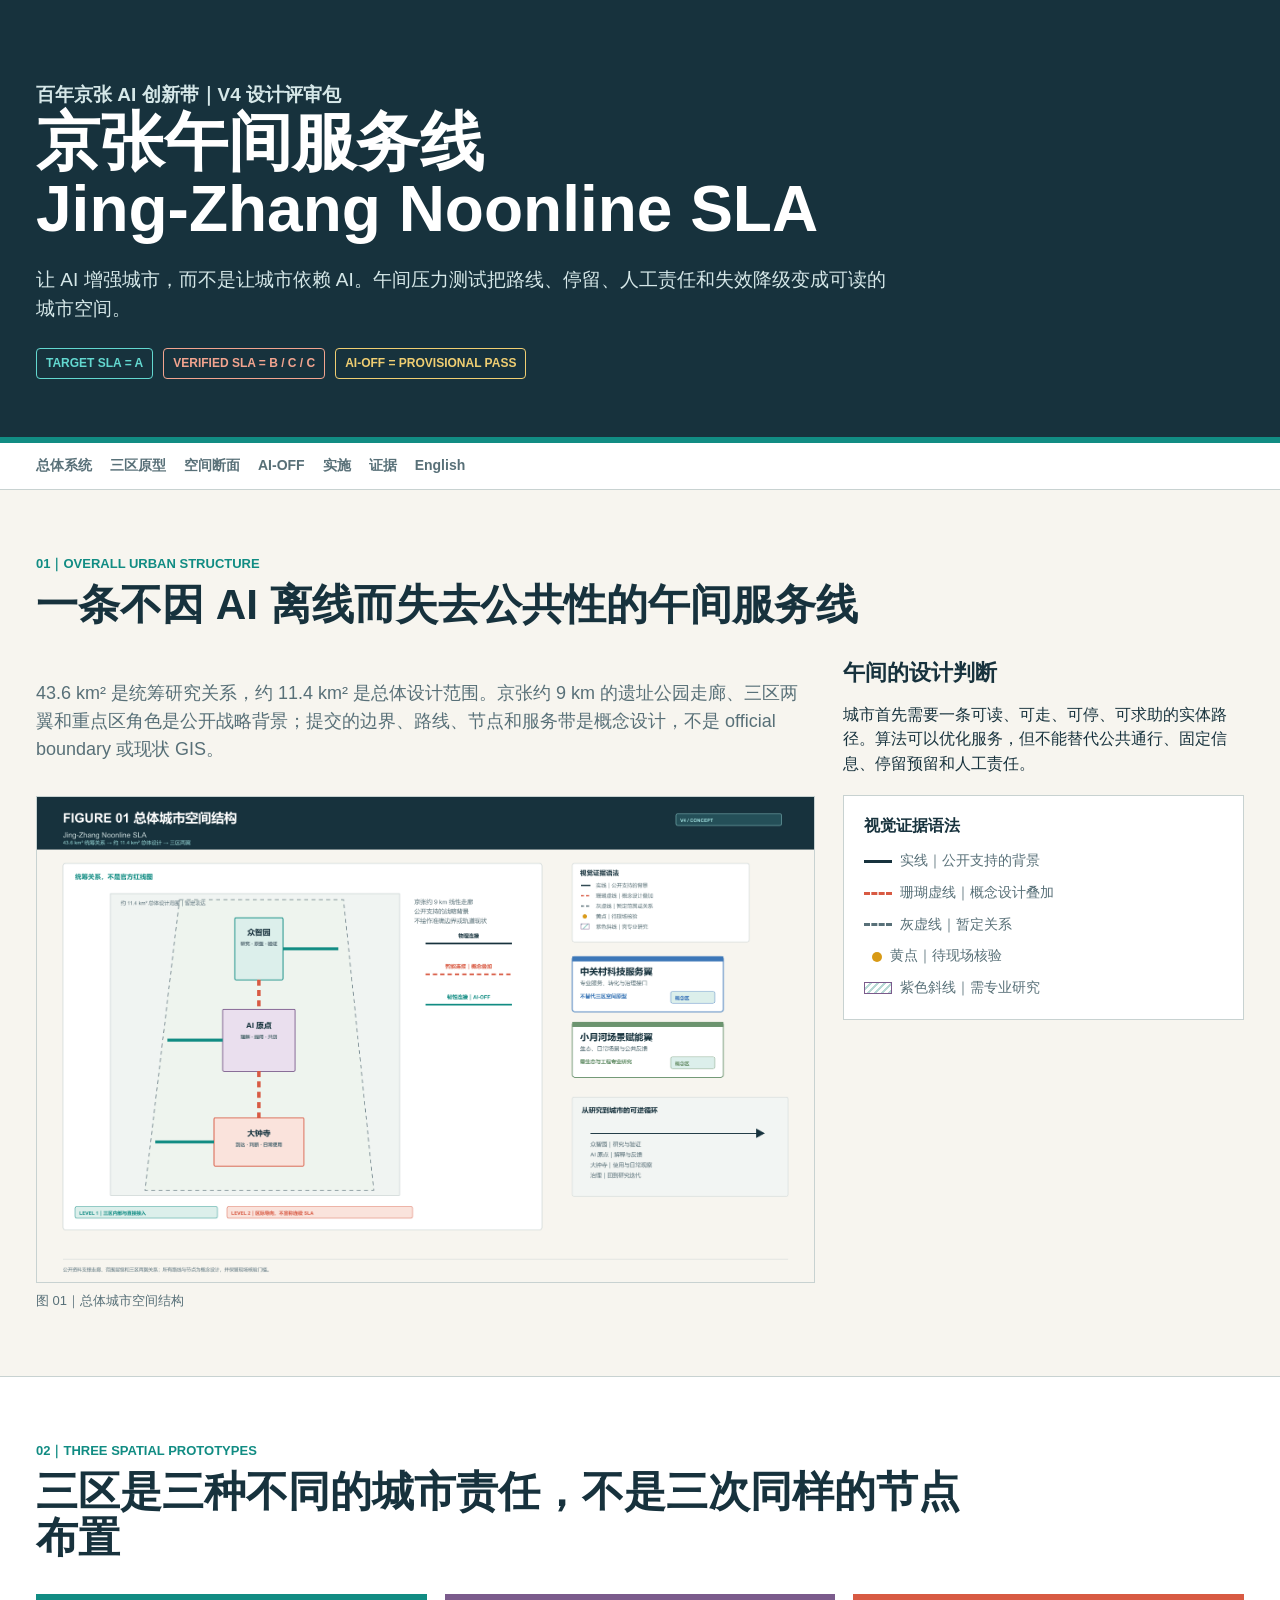
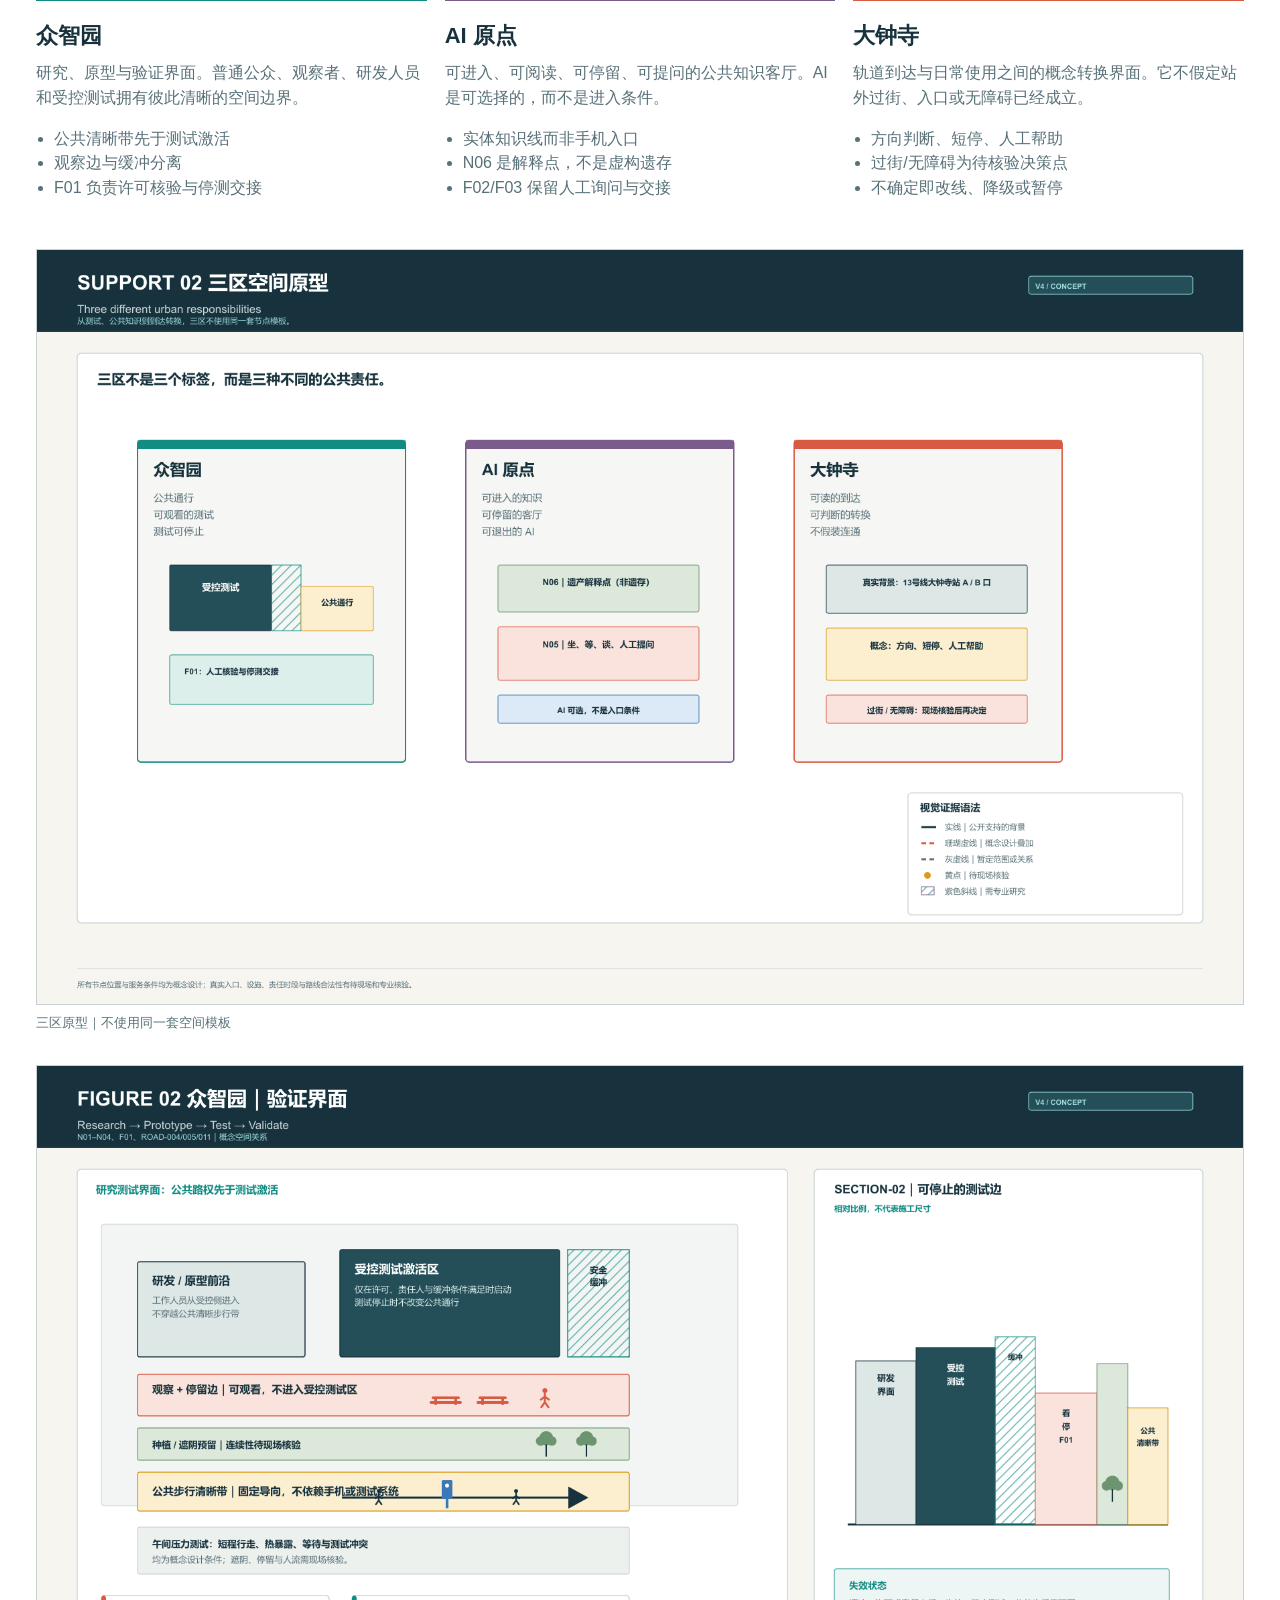
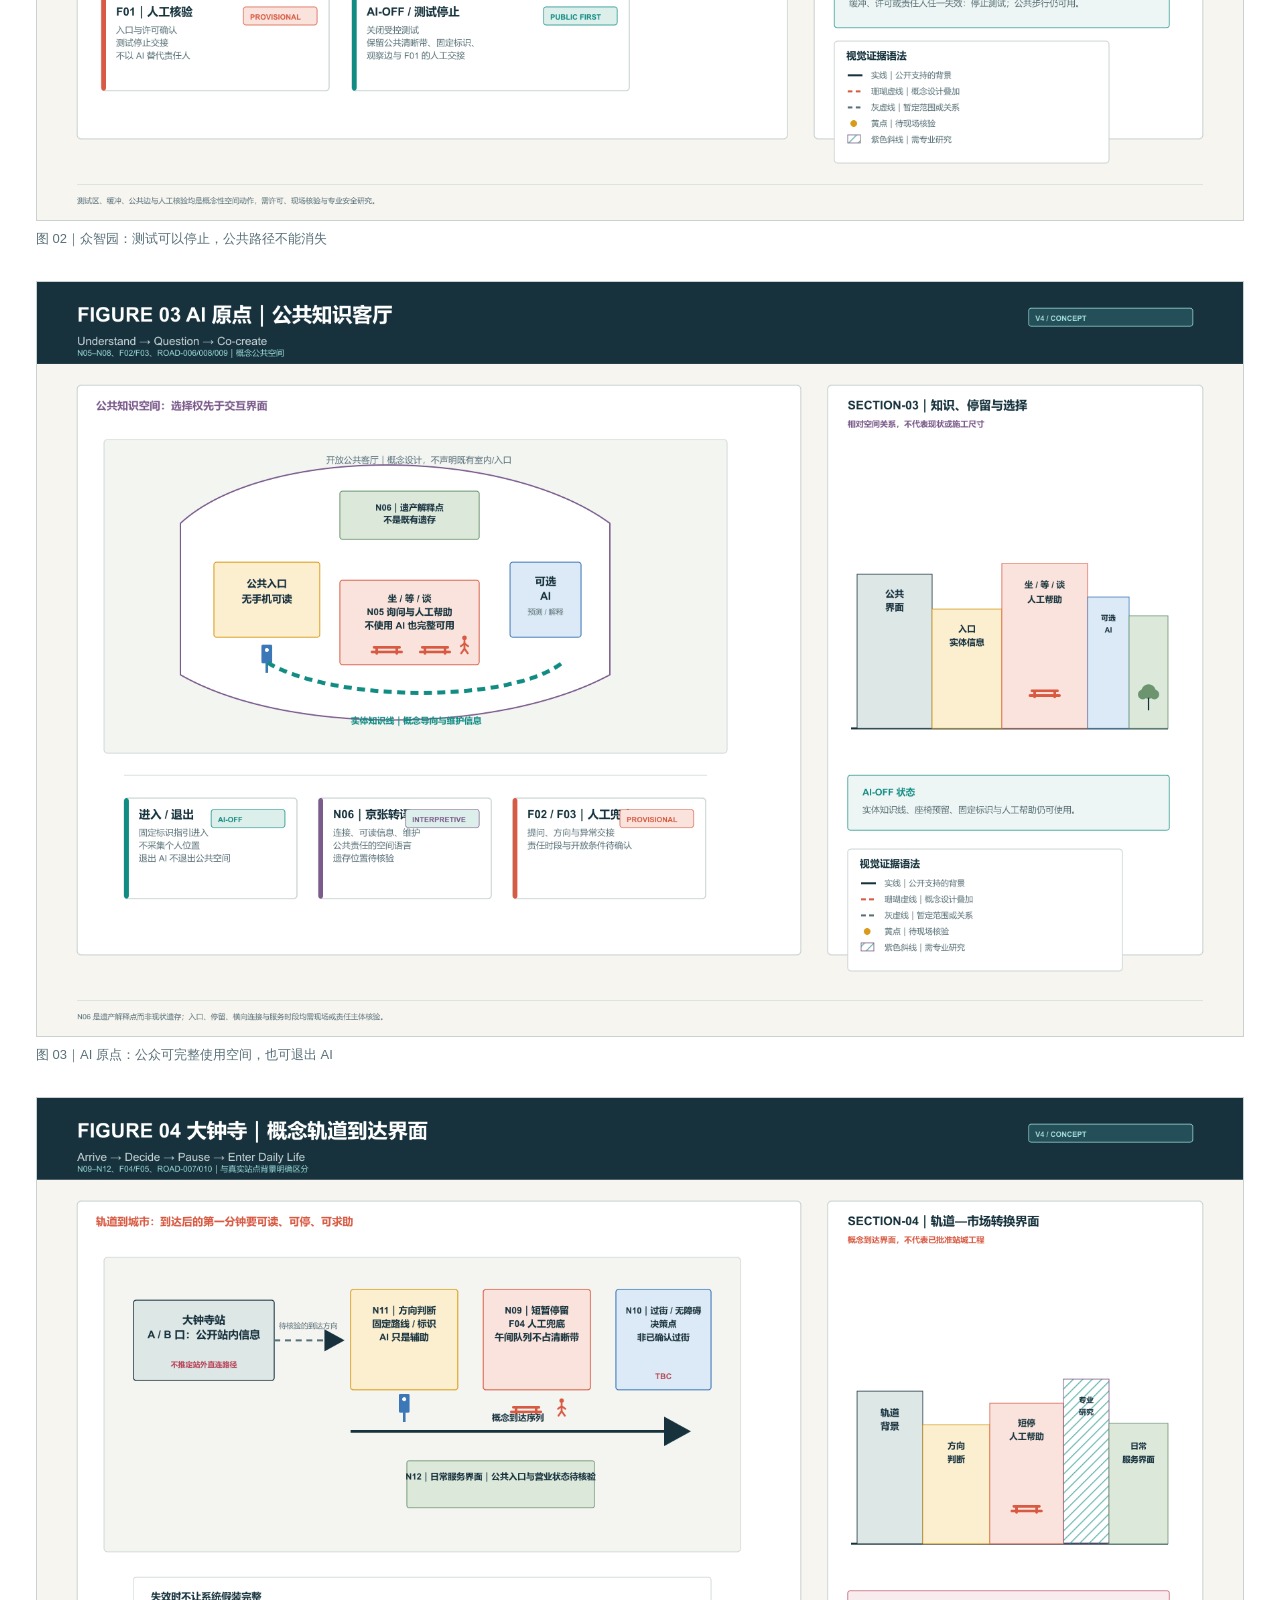
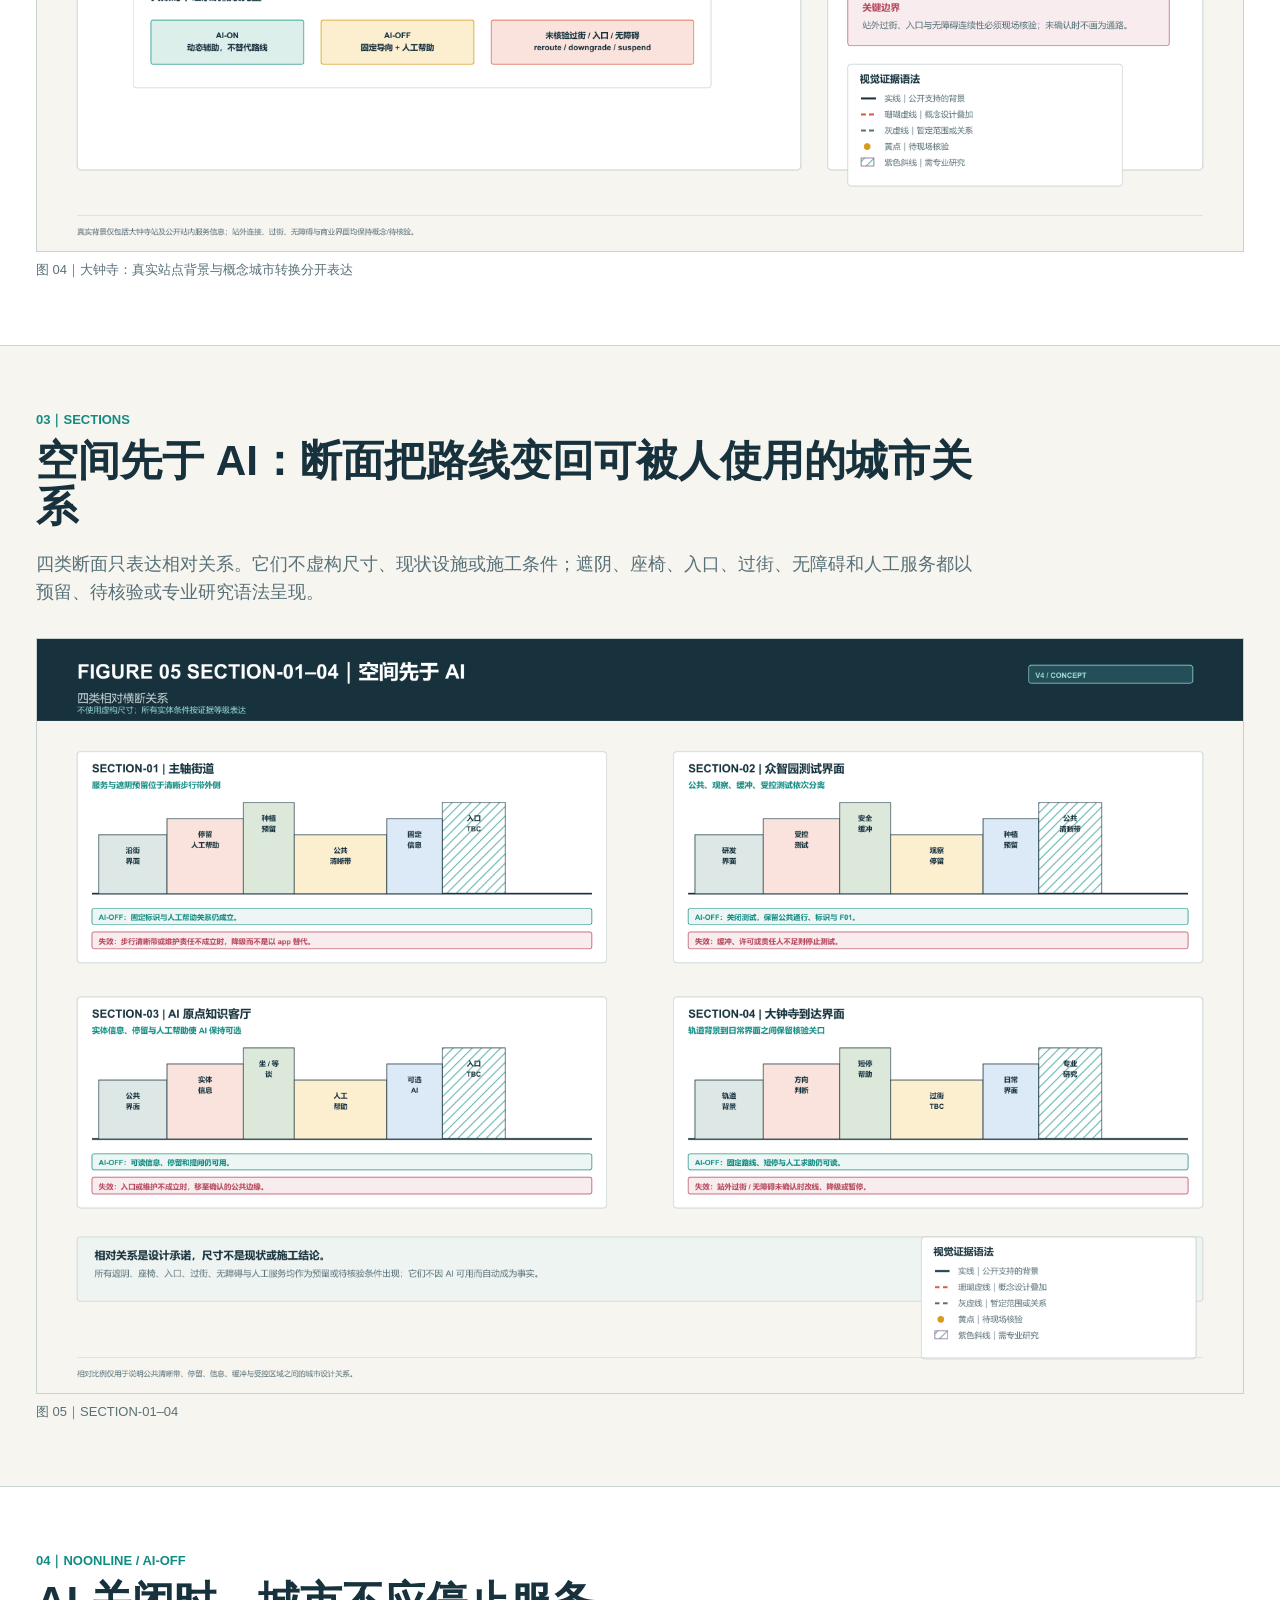
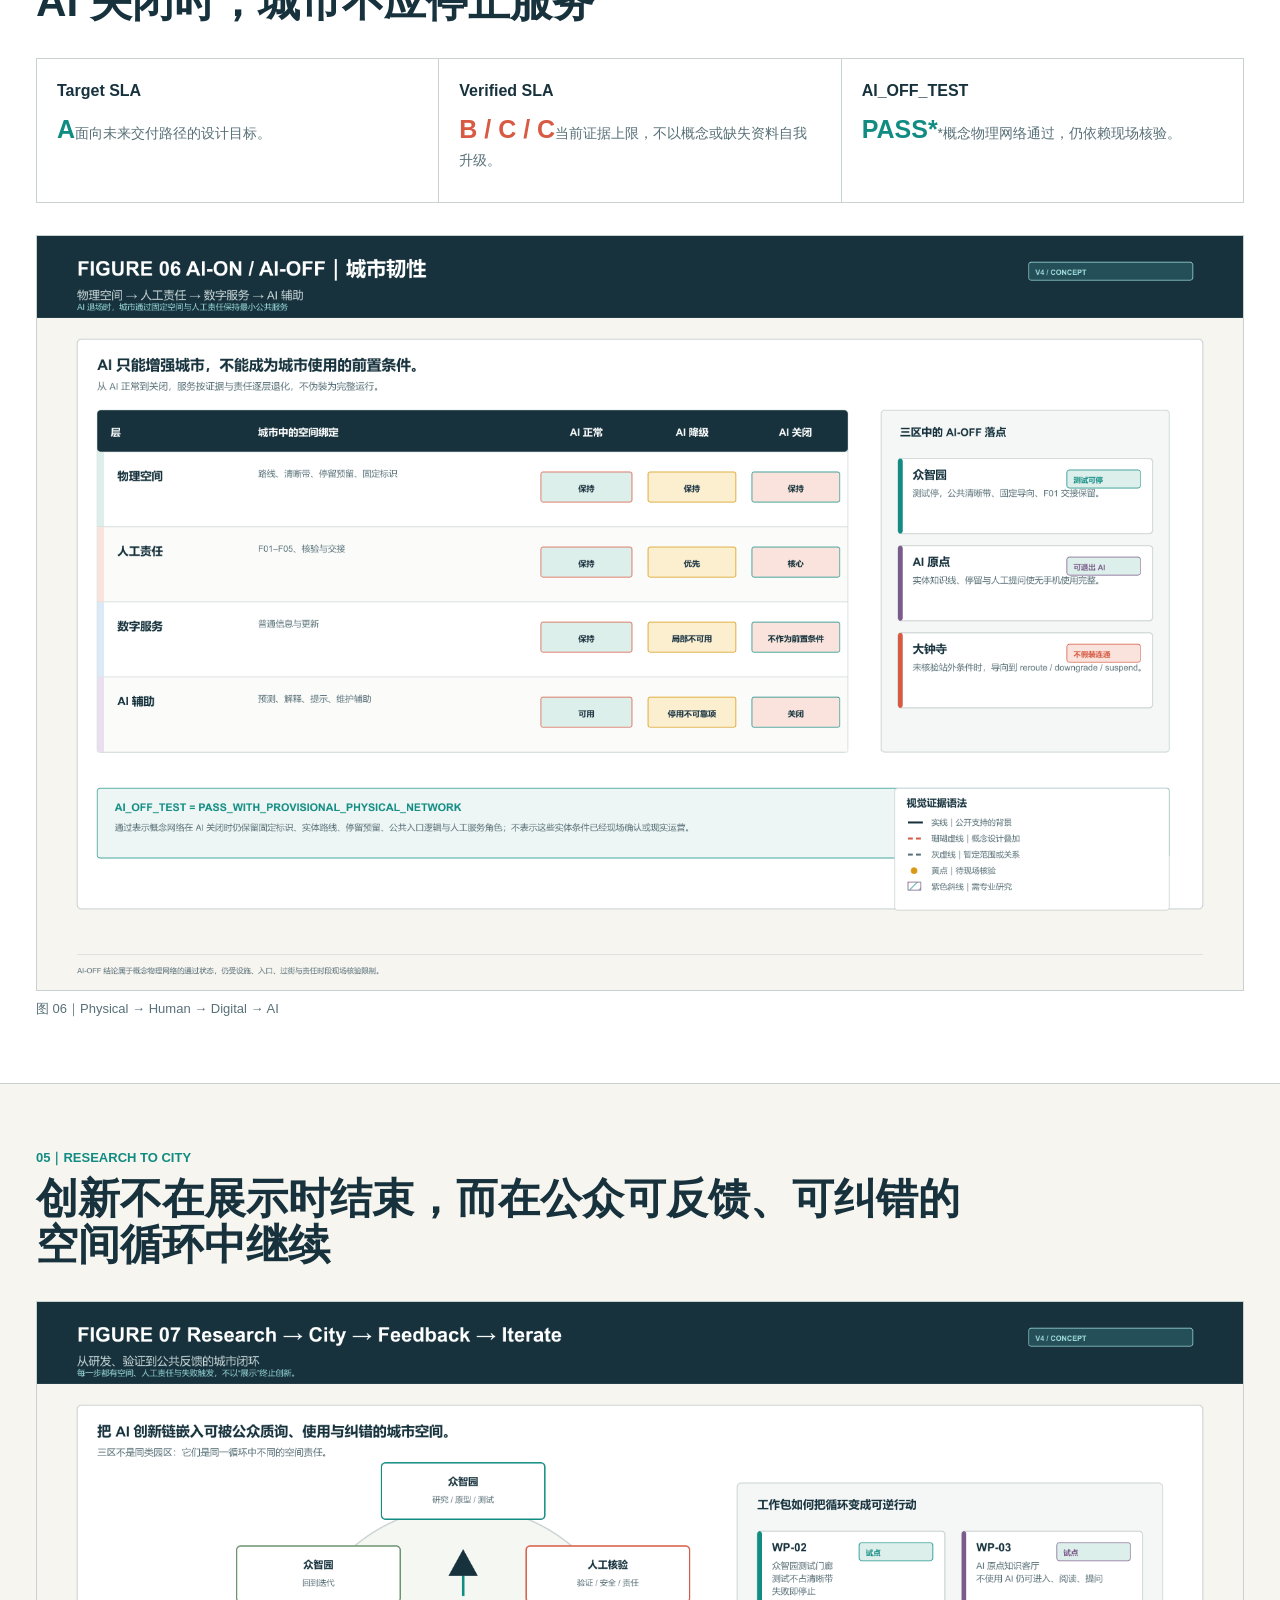
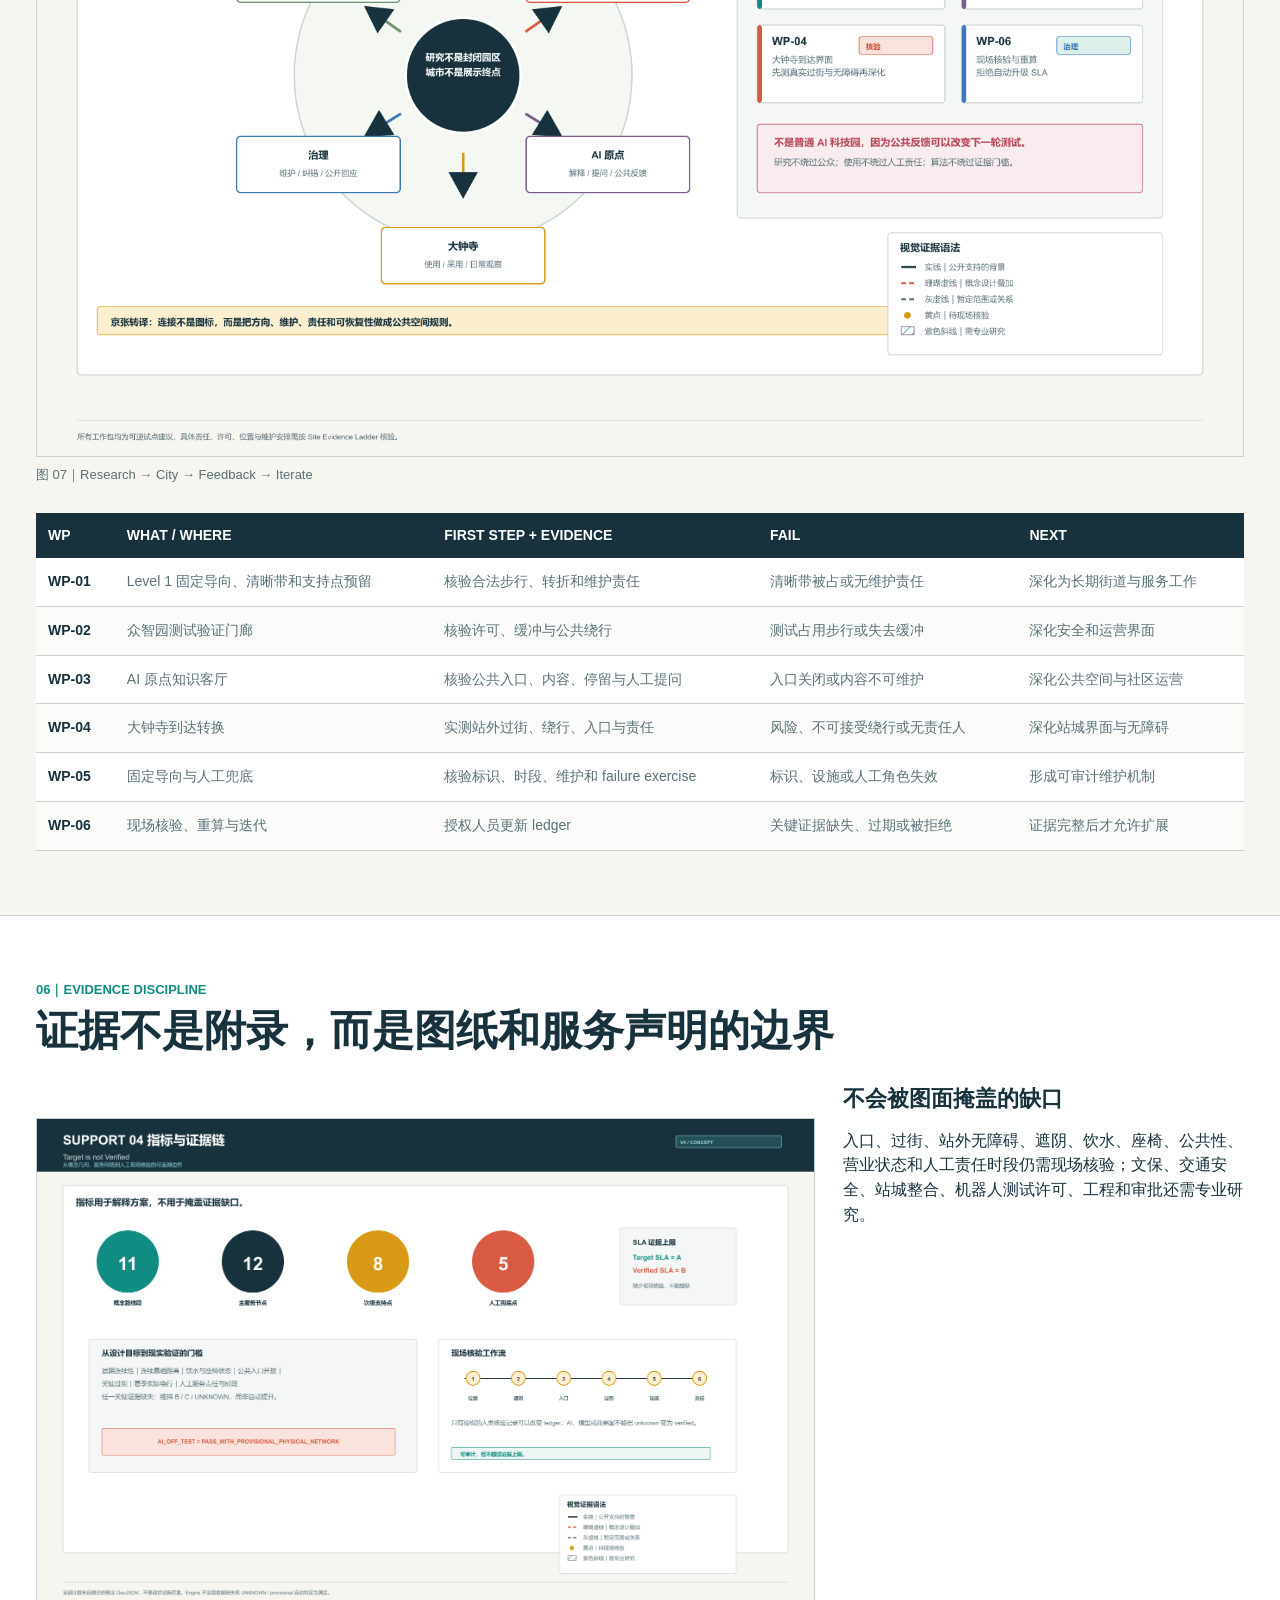
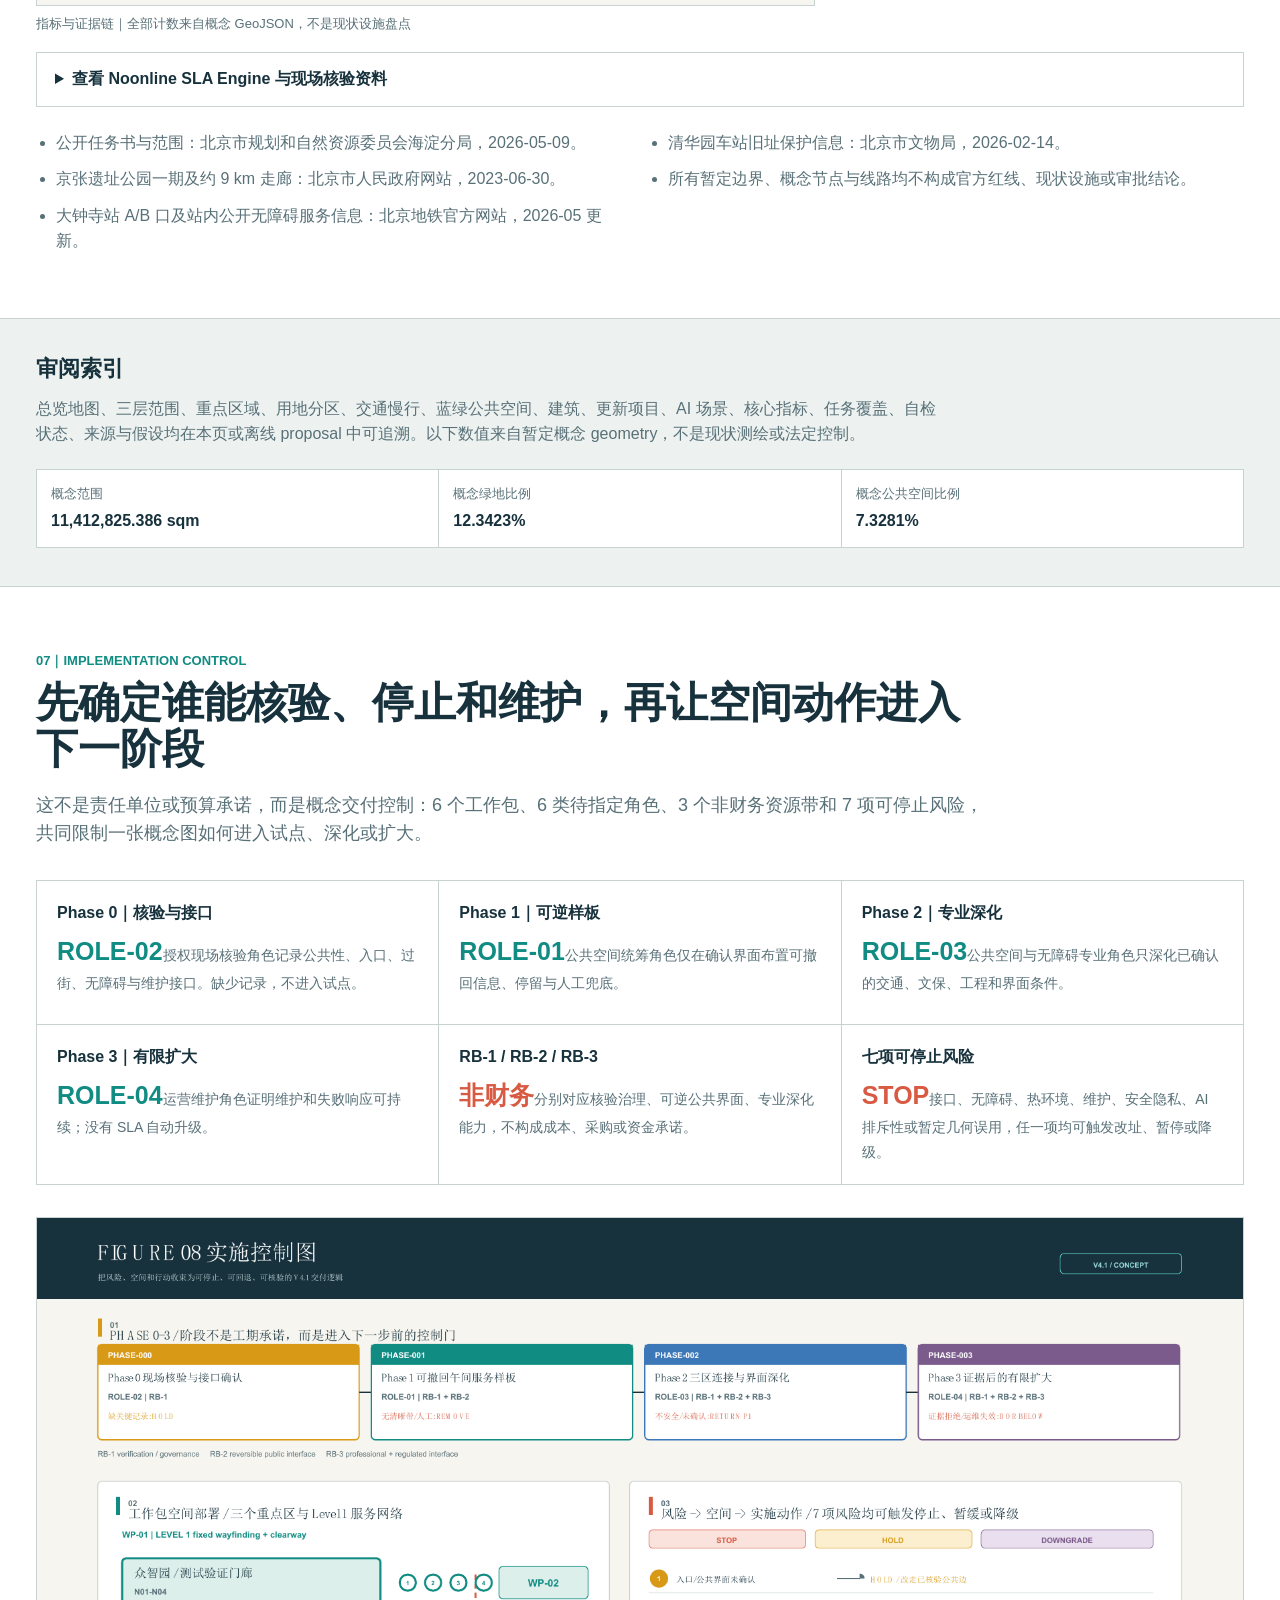
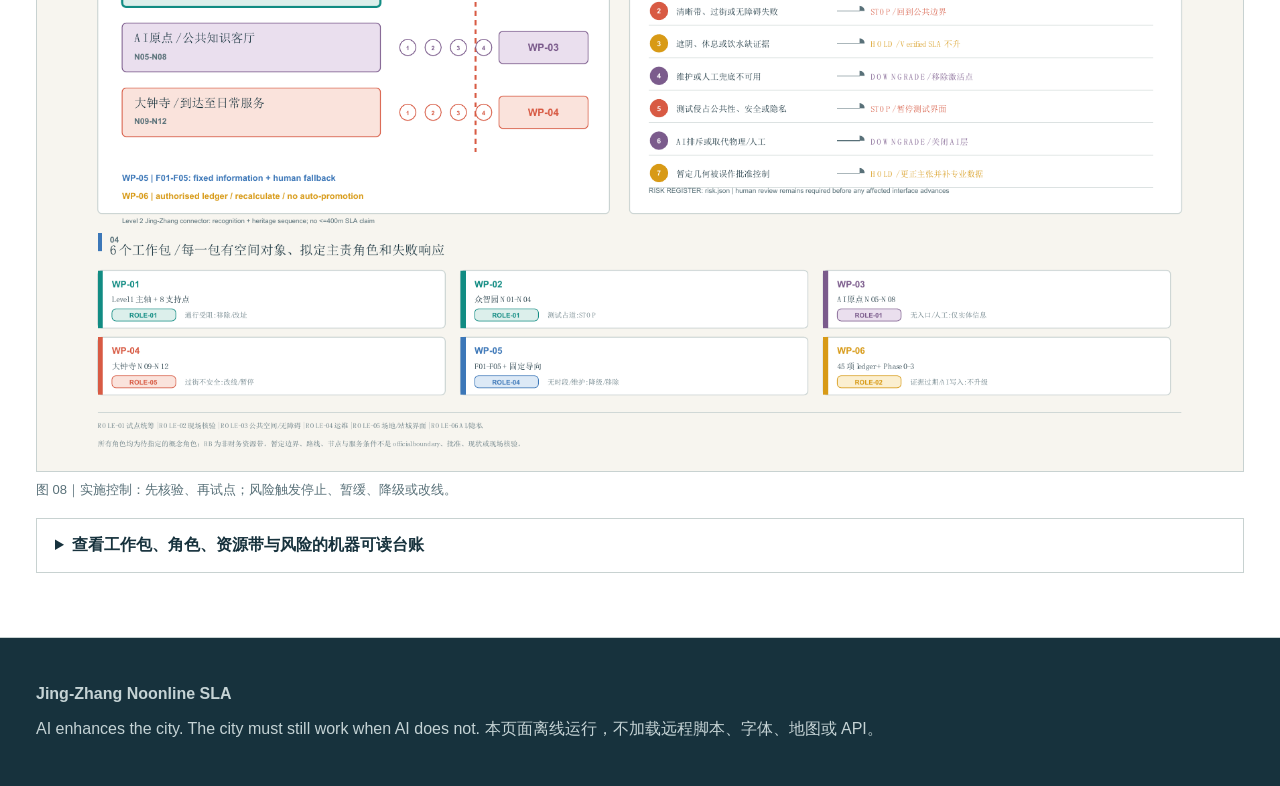
==== submissions/Rainyy-Yan/jingzhang-noonline-sla/visual/index.html @ 463d2341 "feat(submission): close V4.1 implementation control" ====
<!doctype html>
<html lang="zh-CN">
<head>
  <meta charset="utf-8">
  <meta name="viewport" content="width=device-width, initial-scale=1">
  <meta name="description" content="京张午间服务线：一套以空间、人工责任和证据边界为先的 AI 城市公共服务设计。">
  <title>京张午间服务线｜Noonline SLA</title>
  <link rel="stylesheet" href="assets/v4-review.css">
</head>
<body>
  <a class="skip" href="#review">跳至设计内容</a>
  <header class="hero">
    <p class="eyebrow">百年京张 AI 创新带｜V4 设计评审包</p>
    <h1>京张午间服务线<br>Jing-Zhang Noonline SLA</h1>
    <p>让 AI 增强城市，而不是让城市依赖 AI。午间压力测试把路线、停留、人工责任和失效降级变成可读的城市空间。</p>
    <div class="hero-meta"><span class="pill teal">TARGET SLA = A</span><span class="pill coral">VERIFIED SLA = B / C / C</span><span class="pill gold">AI-OFF = PROVISIONAL PASS</span></div>
  </header>
  <nav aria-label="页面导航"><a href="#system">总体系统</a><a href="#areas">三区原型</a><a href="#sections">空间断面</a><a href="#resilience">AI-OFF</a><a href="#implementation">实施</a><a href="#evidence">证据</a><a href="index.en.html" lang="en">English</a></nav>
  <main id="review">
    <section class="band" id="system"><div class="inner">
      <p class="kicker">01｜Overall Urban Structure</p><h2>一条不因 AI 离线而失去公共性的午间服务线</h2>
      <div class="split"><div><p class="lede">43.6 km² 是统筹研究关系，约 11.4 km² 是总体设计范围。京张约 9 km 的遗址公园走廊、三区两翼和重点区角色是公开战略背景；提交的边界、路线、节点和服务带是概念设计，不是 official boundary 或现状 GIS。</p><figure class="figure"><img src="../assets/figures/v4-figure-01-overall-urban-structure.png" alt="总体空间结构图，区分三区两翼、Level 1 与 Level 2、京张三种连接以及公开与概念证据边界。"><figcaption>图 01｜总体城市空间结构</figcaption></figure></div><aside><h3>午间的设计判断</h3><p>城市首先需要一条可读、可走、可停、可求助的实体路径。算法可以优化服务，但不能替代公共通行、固定信息、停留预留和人工责任。</p><div class="legend"><h3>视觉证据语法</h3><ul><li><span class="mark solid"></span>实线｜公开支持的背景</li><li><span class="mark dash"></span>珊瑚虚线｜概念设计叠加</li><li><span class="mark provisional"></span>灰虚线｜暂定关系</li><li><span class="mark verify"></span>黄点｜待现场核验</li><li><span class="mark study"></span>紫色斜线｜需专业研究</li></ul></div></aside></div>
    </div></section>
    <section class="band alt" id="areas"><div class="inner">
      <p class="kicker">02｜Three Spatial Prototypes</p><h2>三区是三种不同的城市责任，不是三次同样的节点布置</h2>
      <div class="zones"><article class="zone"><h3>众智园</h3><p>研究、原型与验证界面。普通公众、观察者、研发人员和受控测试拥有彼此清晰的空间边界。</p><ul><li>公共清晰带先于测试激活</li><li>观察边与缓冲分离</li><li>F01 负责许可核验与停测交接</li></ul></article><article class="zone origin"><h3>AI 原点</h3><p>可进入、可阅读、可停留、可提问的公共知识客厅。AI 是可选择的，而不是进入条件。</p><ul><li>实体知识线而非手机入口</li><li>N06 是解释点，不是虚构遗存</li><li>F02/F03 保留人工询问与交接</li></ul></article><article class="zone dazhongsi"><h3>大钟寺</h3><p>轨道到达与日常使用之间的概念转换界面。它不假定站外过街、入口或无障碍已经成立。</p><ul><li>方向判断、短停、人工帮助</li><li>过街/无障碍为待核验决策点</li><li>不确定即改线、降级或暂停</li></ul></article></div>
      <figure class="figure"><img src="../assets/figures/key-areas.png" alt="三个重点区的空间原型图，分别表示众智园的测试界面、AI 原点的知识客厅和大钟寺的到达转换。"><figcaption>三区原型｜不使用同一套空间模板</figcaption></figure>
      <figure class="figure"><img src="../assets/figures/v4-figure-02-zhongzhiyuan.png" alt="众智园图，展示公共步行带、观察停留边、安全缓冲和受控测试激活区之间的关系。"><figcaption>图 02｜众智园：测试可以停止，公共路径不能消失</figcaption></figure>
      <figure class="figure"><img src="../assets/figures/v4-figure-03-ai-origin.png" alt="AI 原点图，展示公共入口、实体知识线、坐等谈空间、人工帮助和可选 AI 的关系。"><figcaption>图 03｜AI 原点：公众可完整使用空间，也可退出 AI</figcaption></figure>
      <figure class="figure"><img src="../assets/figures/v4-figure-04-dazhongsi.png" alt="大钟寺图，区分真实站点背景与概念到达、方向、短停、过街和服务界面。"><figcaption>图 04｜大钟寺：真实站点背景与概念城市转换分开表达</figcaption></figure>
    </div></section>
    <section class="band" id="sections"><div class="inner"><p class="kicker">03｜Sections</p><h2>空间先于 AI：断面把路线变回可被人使用的城市关系</h2><p class="lede">四类断面只表达相对关系。它们不虚构尺寸、现状设施或施工条件；遮阴、座椅、入口、过街、无障碍和人工服务都以预留、待核验或专业研究语法呈现。</p><figure class="figure"><img src="../assets/figures/v4-figure-05-sections-01-04.png" alt="四个相对断面，分别为主轴、众智园测试界面、AI 原点知识客厅和大钟寺到达界面。"><figcaption>图 05｜SECTION-01–04</figcaption></figure></div></section>
    <section class="band alt" id="resilience"><div class="inner"><p class="kicker">04｜Noonline / AI-OFF</p><h2>AI 关闭时，城市不应停止服务</h2><div class="status-grid"><div class="status"><strong>Target SLA</strong><span class="value">A</span><span>面向未来交付路径的设计目标。</span></div><div class="status warning"><strong>Verified SLA</strong><span class="value">B / C / C</span><span>当前证据上限，不以概念或缺失资料自我升级。</span></div><div class="status"><strong>AI_OFF_TEST</strong><span class="value">PASS*</span><span>*概念物理网络通过，仍依赖现场核验。</span></div></div><figure class="figure"><img src="../assets/figures/v4-figure-06-ai-on-off-resilience.png" alt="AI 正常、降级和关闭时，物理空间、人工责任、数字服务和 AI 辅助逐层变化，并对应三个重点区。"><figcaption>图 06｜Physical → Human → Digital → AI</figcaption></figure></div></section>
    <section class="band" id="implementation"><div class="inner"><p class="kicker">05｜Research to City</p><h2>创新不在展示时结束，而在公众可反馈、可纠错的空间循环中继续</h2><figure class="figure"><img src="../assets/figures/v4-figure-07-research-city-feedback.png" alt="从众智园研究测试、人工核验、AI 原点公共反馈、大钟寺日常使用、治理维护再回到迭代的循环图。"><figcaption>图 07｜Research → City → Feedback → Iterate</figcaption></figure><table class="wp"><thead><tr><th>WP</th><th>WHAT / WHERE</th><th>FIRST STEP + EVIDENCE</th><th>FAIL</th><th>NEXT</th></tr></thead><tbody><tr><td>WP-01</td><td>Level 1 固定导向、清晰带和支持点预留</td><td>核验合法步行、转折和维护责任</td><td>清晰带被占或无维护责任</td><td>深化为长期街道与服务工作</td></tr><tr><td>WP-02</td><td>众智园测试验证门廊</td><td>核验许可、缓冲与公共绕行</td><td>测试占用步行或失去缓冲</td><td>深化安全和运营界面</td></tr><tr><td>WP-03</td><td>AI 原点知识客厅</td><td>核验公共入口、内容、停留与人工提问</td><td>入口关闭或内容不可维护</td><td>深化公共空间与社区运营</td></tr><tr><td>WP-04</td><td>大钟寺到达转换</td><td>实测站外过街、绕行、入口与责任</td><td>风险、不可接受绕行或无责任人</td><td>深化站城界面与无障碍</td></tr><tr><td>WP-05</td><td>固定导向与人工兜底</td><td>核验标识、时段、维护和 failure exercise</td><td>标识、设施或人工角色失效</td><td>形成可审计维护机制</td></tr><tr><td>WP-06</td><td>现场核验、重算与迭代</td><td>授权人员更新 ledger</td><td>关键证据缺失、过期或被拒绝</td><td>证据完整后才允许扩展</td></tr></tbody></table></div></section>
    <section class="band alt" id="evidence"><div class="inner"><p class="kicker">06｜Evidence Discipline</p><h2>证据不是附录，而是图纸和服务声明的边界</h2><div class="split"><div><figure class="figure"><img src="../assets/figures/metrics-evidence.png" alt="概念路线、节点和人工核验门槛的计数与证据链图。"><figcaption>指标与证据链｜全部计数来自概念 GeoJSON，不是现状设施盘点</figcaption></figure></div><aside class="coral"><h3>不会被图面掩盖的缺口</h3><p>入口、过街、站外无障碍、遮阴、饮水、座椅、公共性、营业状态和人工责任时段仍需现场核验；文保、交通安全、站城整合、机器人测试许可、工程和审批还需专业研究。</p></aside></div><details><summary>查看 Noonline SLA Engine 与现场核验资料</summary><p>Engine 对现有概念路线、故障情景和证据链进行确定性离线检查。它不会把 unknown、provisional 或 not field verified 自动判为满足。</p><!-- FIELD_VERIFICATION_PACK:BEGIN -->
<section id="v2-field-verification" class="warning"><h2>V2 现场核验清单</h2><p>本清单由机器可读 ledger 自动生成。全部任务当前为 unknown，不代表任何遮阴、饮水、座椅、入口、过街、绕行或人工服务已经被现场核验。</p><p><strong>Target SLA = A；Verified SLA = B。SLA-A 的 18 项 mandatory evidence 尚未完成，因此 blocked。AI 不得写入 observed、verified 或 rejected。</strong></p><details><summary>展开 45 项任务</summary><div style="overflow-x:auto;margin-top:12px"><table><thead><tr><th>任务</th><th>对象</th><th>所需证据</th><th>核验方法</th><th>通过 / 失败</th><th>状态</th><th>SLA 影响</th></tr></thead><tbody><tr><td>FV-SLA-A-SHADE-CONTINUITY-SLA-A<br><small>遮阴连续性</small></td><td>SLA-A · route:SLA-A</td><td>Geolocated route-segment observation at the specified midday sampling window, including shade/solar-exposure record and attachment.</td><td>Walk the declared reference axis segment; record continuous shaded and exposed intervals with timestamped, geolocated evidence.</td><td>Observed shaded coverage meets the pre-approved route threshold for the specified sampling window. / A gap beyond the approved exposure threshold is observed, or the route cannot be observed safely.</td><td><strong>unknown</strong></td><td>Blocks SLA-A promotion when not verified; rejection triggers route-service review.</td></tr>\n<tr><td>FV-SLA-A-CONTINUOUS-EXPOSURE-SLA-A<br><small>连续暴晒距离</small></td><td>SLA-A · route:SLA-A</td><td>Timestamped, geolocated walking survey showing the longest continuously exposed interval.</td><td>Traverse the reference segment during the approved time window and measure each uninterrupted exposure interval.</td><td>The longest exposed interval is within the pre-approved maximum. / The longest exposed interval exceeds the pre-approved maximum or no reliable measurement is available.</td><td><strong>unknown</strong></td><td>Blocks SLA-A promotion when not verified; rejection triggers route-service review.</td></tr>\n<tr><td>FV-SLA-A-SUMMER-DETOUR-SLA-A<br><small>夏季实际绕行</small></td><td>SLA-A · route:SLA-A</td><td>Geolocated accessible route trace comparing the declared reference route and the actual shade/access detour.</td><td>Walk the practical accessible alternative in the approved summer sampling window; record distance and access constraints.</td><td>The measured detour is within the pre-approved threshold and preserves accessibility. / The detour exceeds the threshold, becomes inaccessible, or cannot be completed.</td><td><strong>unknown</strong></td><td>Blocks SLA-A promotion when not verified; rejection requires a remain-B or downgrade review.</td></tr>\n<tr><td>FV-SLA-A-STATIC-WAYFINDING-SLA-A<br><small>离线固定导向</small></td><td>SLA-A · route:SLA-A</td><td>Photographic or documented proof of fixed, legible, low-technology wayfinding covering the declared reference route.</td><td>Walk the route with AI and mobile services unavailable; document each required direction/decision point.</td><td>All required decision points have legible, durable offline guidance under the approved accessibility criteria. / A required decision point lacks legible offline guidance or requires AI/mobile access to proceed.</td><td><strong>unknown</strong></td><td>Blocks SLA-A promotion when not verified and affects AI-OFF support.</td></tr>\n<tr><td>FV-SLA-A-NODE-LOCATION-N01<br><small>节点真实位置</small></td><td>SLA-A · node:N01</td><td>Geolocated field record confirming the proposed node can be associated with a real, publicly accessible place or documenting why it cannot.</td><td>Visit the declared node context; record location, public accessibility and an attachment.</td><td>The node can be located and its context supports the declared design role without claiming an existing service facility. / The location is inaccessible, materially inconsistent with the declared role, or cannot be located.</td><td><strong>unknown</strong></td><td>Blocks SLA-A promotion when the node is mandatory; rejection triggers siting revision or downgrade review.</td></tr>\n<tr><td>FV-SLA-A-NODE-LOCATION-N02<br><small>节点真实位置</small></td><td>SLA-A · node:N02</td><td>Geolocated field record confirming the proposed node can be associated with a real, publicly accessible place or documenting why it cannot.</td><td>Visit the declared node context; record location, public accessibility and an attachment.</td><td>The node can be located and its context supports the declared design role without claiming an existing service facility. / The location is inaccessible, materially inconsistent with the declared role, or cannot be located.</td><td><strong>unknown</strong></td><td>Blocks SLA-A promotion when the node is mandatory; rejection triggers siting revision or downgrade review.</td></tr>\n<tr><td>FV-SLA-A-NODE-LOCATION-N03<br><small>节点真实位置</small></td><td>SLA-A · node:N03</td><td>Geolocated field record confirming the proposed node can be associated with a real, publicly accessible place or documenting why it cannot.</td><td>Visit the declared node context; record location, public accessibility and an attachment.</td><td>The node can be located and its context supports the declared design role without claiming an existing service facility. / The location is inaccessible, materially inconsistent with the declared role, or cannot be located.</td><td><strong>unknown</strong></td><td>Blocks SLA-A promotion when the node is mandatory; rejection triggers siting revision or downgrade review.</td></tr>\n<tr><td>FV-SLA-A-NODE-LOCATION-N04<br><small>节点真实位置</small></td><td>SLA-A · node:N04</td><td>Geolocated field record confirming the proposed node can be associated with a real, publicly accessible place or documenting why it cannot.</td><td>Visit the declared node context; record location, public accessibility and an attachment.</td><td>The node can be located and its context supports the declared design role without claiming an existing service facility. / The location is inaccessible, materially inconsistent with the declared role, or cannot be located.</td><td><strong>unknown</strong></td><td>Blocks SLA-A promotion when the node is mandatory; rejection triggers siting revision or downgrade review.</td></tr>\n<tr><td>FV-SLA-A-NODE-LOCATION-N05<br><small>节点真实位置</small></td><td>SLA-A · node:N05</td><td>Geolocated field record confirming the proposed node can be associated with a real, publicly accessible place or documenting why it cannot.</td><td>Visit the declared node context; record location, public accessibility and an attachment.</td><td>The node can be located and its context supports the declared design role without claiming an existing service facility. / The location is inaccessible, materially inconsistent with the declared role, or cannot be located.</td><td><strong>unknown</strong></td><td>Blocks SLA-A promotion when the node is mandatory; rejection triggers siting revision or downgrade review.</td></tr>\n<tr><td>FV-SLA-A-NODE-LOCATION-N06<br><small>节点真实位置</small></td><td>SLA-A · node:N06</td><td>Geolocated field record confirming the proposed node can be associated with a real, publicly accessible place or documenting why it cannot.</td><td>Visit the declared node context; record location, public accessibility and an attachment.</td><td>The node can be located and its context supports the declared design role without claiming an existing service facility. / The location is inaccessible, materially inconsistent with the declared role, or cannot be located.</td><td><strong>unknown</strong></td><td>Blocks SLA-A promotion when the node is mandatory; rejection triggers siting revision or downgrade review.</td></tr>\n<tr><td>FV-SLA-A-REST-NODES-N02<br><small>座椅与休息节点</small></td><td>SLA-A · node:N02</td><td>Field record of publicly usable resting provision, condition, access and operating constraint at the declared node.</td><td>Observe the node, document seating/rest provision, accessibility, condition and availability.</td><td>A usable, accessible rest opportunity is present and available under the approved service condition. / No usable rest opportunity is present, access is blocked, or condition is unsafe/unavailable.</td><td><strong>unknown</strong></td><td>Mandatory failures can keep the route at B or trigger downgrade review.</td></tr>\n<tr><td>FV-SLA-A-REST-NODES-N05<br><small>座椅与休息节点</small></td><td>SLA-A · node:N05</td><td>Field record of publicly usable resting provision, condition, access and operating constraint at the declared node.</td><td>Observe the node, document seating/rest provision, accessibility, condition and availability.</td><td>A usable, accessible rest opportunity is present and available under the approved service condition. / No usable rest opportunity is present, access is blocked, or condition is unsafe/unavailable.</td><td><strong>unknown</strong></td><td>Mandatory failures can keep the route at B or trigger downgrade review.</td></tr>\n<tr><td>FV-SLA-A-WATER-NODES-N02<br><small>饮水补给节点</small></td><td>SLA-A · node:N02</td><td>Field record of the actual public water option, availability status, access condition and source attachment.</td><td>Visit and document the water option and its availability without inferring water quality beyond approved evidence.</td><td>A public, usable water option is accessible and available under the approved service condition. / No usable option is present, access is blocked, or the option is unavailable.</td><td><strong>unknown</strong></td><td>Mandatory failures can keep the route at B or trigger downgrade review.</td></tr>\n<tr><td>FV-SLA-A-WATER-NODES-N05<br><small>饮水补给节点</small></td><td>SLA-A · node:N05</td><td>Field record of the actual public water option, availability status, access condition and source attachment.</td><td>Visit and document the water option and its availability without inferring water quality beyond approved evidence.</td><td>A public, usable water option is accessible and available under the approved service condition. / No usable option is present, access is blocked, or the option is unavailable.</td><td><strong>unknown</strong></td><td>Mandatory failures can keep the route at B or trigger downgrade review.</td></tr>\n<tr><td>FV-SLA-A-PUBLIC-ENTRIES-N03<br><small>公共入口开放条件</small></td><td>SLA-A · node:N03</td><td>Timestamped access observation, including entrance identity, public-access condition and any opening constraint.</td><td>Observe the declared entry in the relevant midday period and document access and barrier-free condition.</td><td>The entry is publicly accessible during the approved service window and meets the documented access condition. / The entry is closed, restricted, inaccessible, or cannot support the declared route connection.</td><td><strong>unknown</strong></td><td>Mandatory failures can keep the route at B or trigger downgrade review.</td></tr>\n<tr><td>FV-SLA-A-CROSSING-NODES-N04<br><small>关键过街条件</small></td><td>SLA-A · node:N04</td><td>Field observation of the legal crossing, waiting condition, accessibility and route continuity at the declared node.</td><td>Observe and traverse the legal crossing during the approved period; document waiting and continuity conditions.</td><td>A legal, accessible crossing maintains the declared route continuity under the approved condition. / The crossing is unsafe, inaccessible, unavailable, or breaks route continuity.</td><td><strong>unknown</strong></td><td>Mandatory failures can keep the route at B or trigger downgrade review.</td></tr>\n<tr><td>FV-SLA-A-HUMAN-FALLBACK-NODES-N02<br><small>人工兜底服务</small></td><td>SLA-A · node:N02</td><td>Documented responsible human role, service point, usable time window and low-technology fallback procedure.</td><td>Confirm the service role and availability through an authorized, recorded field/operational check.</td><td>A responsible human service role and usable fallback procedure are confirmed for the approved window. / No responsible role, time window, or usable fallback procedure is confirmed.</td><td><strong>unknown</strong></td><td>Mandatory failures can keep the route at B or trigger downgrade review; AI cannot substitute for this condition.</td></tr>\n<tr><td>FV-SLA-A-HUMAN-FALLBACK-NODES-N05<br><small>人工兜底服务</small></td><td>SLA-A · node:N05</td><td>Documented responsible human role, service point, usable time window and low-technology fallback procedure.</td><td>Confirm the service role and availability through an authorized, recorded field/operational check.</td><td>A responsible human service role and usable fallback procedure are confirmed for the approved window. / No responsible role, time window, or usable fallback procedure is confirmed.</td><td><strong>unknown</strong></td><td>Mandatory failures can keep the route at B or trigger downgrade review; AI cannot substitute for this condition.</td></tr>\n<tr><td>FV-SLA-B-SHADE-CONTINUITY-SLA-B<br><small>遮阴连续性</small></td><td>SLA-B · route:SLA-B</td><td>Geolocated route-segment observation at the specified midday sampling window, including shade/solar-exposure record and attachment.</td><td>Walk the declared reference axis segment; record continuous shaded and exposed intervals with timestamped, geolocated evidence.</td><td>Observed shaded coverage meets the pre-approved route threshold for the specified sampling window. / A gap beyond the approved exposure threshold is observed, or the route cannot be observed safely.</td><td><strong>unknown</strong></td><td>Blocks SLA-A promotion when not verified; rejection triggers route-service review.</td></tr>\n<tr><td>FV-SLA-B-CONTINUOUS-EXPOSURE-SLA-B<br><small>连续暴晒距离</small></td><td>SLA-B · route:SLA-B</td><td>Timestamped, geolocated walking survey showing the longest continuously exposed interval.</td><td>Traverse the reference segment during the approved time window and measure each uninterrupted exposure interval.</td><td>The longest exposed interval is within the pre-approved maximum. / The longest exposed interval exceeds the pre-approved maximum or no reliable measurement is available.</td><td><strong>unknown</strong></td><td>Blocks SLA-A promotion when not verified; rejection triggers route-service review.</td></tr>\n<tr><td>FV-SLA-B-SUMMER-DETOUR-SLA-B<br><small>夏季实际绕行</small></td><td>SLA-B · route:SLA-B</td><td>Geolocated accessible route trace comparing the declared reference route and the actual shade/access detour.</td><td>Walk the practical accessible alternative in the approved summer sampling window; record distance and access constraints.</td><td>The measured detour is within the pre-approved threshold and preserves accessibility. / The detour exceeds the threshold, becomes inaccessible, or cannot be completed.</td><td><strong>unknown</strong></td><td>Blocks SLA-A promotion when not verified; rejection requires a remain-B or downgrade review.</td></tr>\n<tr><td>FV-SLA-B-STATIC-WAYFINDING-SLA-B<br><small>离线固定导向</small></td><td>SLA-B · route:SLA-B</td><td>Photographic or documented proof of fixed, legible, low-technology wayfinding covering the declared reference route.</td><td>Walk the route with AI and mobile services unavailable; document each required direction/decision point.</td><td>All required decision points have legible, durable offline guidance under the approved accessibility criteria. / A required decision point lacks legible offline guidance or requires AI/mobile access to proceed.</td><td><strong>unknown</strong></td><td>Blocks SLA-A promotion when not verified and affects AI-OFF support.</td></tr>\n<tr><td>FV-SLA-B-NODE-LOCATION-N07<br><small>节点真实位置</small></td><td>SLA-B · node:N07</td><td>Geolocated field record confirming the proposed node can be associated with a real, publicly accessible place or documenting why it cannot.</td><td>Visit the declared node context; record location, public accessibility and an attachment.</td><td>The node can be located and its context supports the declared design role without claiming an existing service facility. / The location is inaccessible, materially inconsistent with the declared role, or cannot be located.</td><td><strong>unknown</strong></td><td>Blocks SLA-A promotion when the node is mandatory; rejection triggers siting revision or downgrade review.</td></tr>\n<tr><td>FV-SLA-B-NODE-LOCATION-N08<br><small>节点真实位置</small></td><td>SLA-B · node:N08</td><td>Geolocated field record confirming the proposed node can be associated with a real, publicly accessible place or documenting why it cannot.</td><td>Visit the declared node context; record location, public accessibility and an attachment.</td><td>The node can be located and its context supports the declared design role without claiming an existing service facility. / The location is inaccessible, materially inconsistent with the declared role, or cannot be located.</td><td><strong>unknown</strong></td><td>Blocks SLA-A promotion when the node is mandatory; rejection triggers siting revision or downgrade review.</td></tr>\n<tr><td>FV-SLA-B-NODE-LOCATION-N09<br><small>节点真实位置</small></td><td>SLA-B · node:N09</td><td>Geolocated field record confirming the proposed node can be associated with a real, publicly accessible place or documenting why it cannot.</td><td>Visit the declared node context; record location, public accessibility and an attachment.</td><td>The node can be located and its context supports the declared design role without claiming an existing service facility. / The location is inaccessible, materially inconsistent with the declared role, or cannot be located.</td><td><strong>unknown</strong></td><td>Blocks SLA-A promotion when the node is mandatory; rejection triggers siting revision or downgrade review.</td></tr>\n<tr><td>FV-SLA-B-NODE-LOCATION-N10<br><small>节点真实位置</small></td><td>SLA-B · node:N10</td><td>Geolocated field record confirming the proposed node can be associated with a real, publicly accessible place or documenting why it cannot.</td><td>Visit the declared node context; record location, public accessibility and an attachment.</td><td>The node can be located and its context supports the declared design role without claiming an existing service facility. / The location is inaccessible, materially inconsistent with the declared role, or cannot be located.</td><td><strong>unknown</strong></td><td>Blocks SLA-A promotion when the node is mandatory; rejection triggers siting revision or downgrade review.</td></tr>\n<tr><td>FV-SLA-B-REST-NODES-N07<br><small>座椅与休息节点</small></td><td>SLA-B · node:N07</td><td>Field record of publicly usable resting provision, condition, access and operating constraint at the declared node.</td><td>Observe the node, document seating/rest provision, accessibility, condition and availability.</td><td>A usable, accessible rest opportunity is present and available under the approved service condition. / No usable rest opportunity is present, access is blocked, or condition is unsafe/unavailable.</td><td><strong>unknown</strong></td><td>Mandatory failures can keep the route at B or trigger downgrade review.</td></tr>\n<tr><td>FV-SLA-B-REST-NODES-N09<br><small>座椅与休息节点</small></td><td>SLA-B · node:N09</td><td>Field record of publicly usable resting provision, condition, access and operating constraint at the declared node.</td><td>Observe the node, document seating/rest provision, accessibility, condition and availability.</td><td>A usable, accessible rest opportunity is present and available under the approved service condition. / No usable rest opportunity is present, access is blocked, or condition is unsafe/unavailable.</td><td><strong>unknown</strong></td><td>Mandatory failures can keep the route at B or trigger downgrade review.</td></tr>\n<tr><td>FV-SLA-B-WATER-NODES-N09<br><small>饮水补给节点</small></td><td>SLA-B · node:N09</td><td>Field record of the actual public water option, availability status, access condition and source attachment.</td><td>Visit and document the water option and its availability without inferring water quality beyond approved evidence.</td><td>A public, usable water option is accessible and available under the approved service condition. / No usable option is present, access is blocked, or the option is unavailable.</td><td><strong>unknown</strong></td><td>Mandatory failures can keep the route at B or trigger downgrade review.</td></tr>\n<tr><td>FV-SLA-B-PUBLIC-ENTRIES-N08<br><small>公共入口开放条件</small></td><td>SLA-B · node:N08</td><td>Timestamped access observation, including entrance identity, public-access condition and any opening constraint.</td><td>Observe the declared entry in the relevant midday period and document access and barrier-free condition.</td><td>The entry is publicly accessible during the approved service window and meets the documented access condition. / The entry is closed, restricted, inaccessible, or cannot support the declared route connection.</td><td><strong>unknown</strong></td><td>Mandatory failures can keep the route at B or trigger downgrade review.</td></tr>\n<tr><td>FV-SLA-B-CROSSING-NODES-N07<br><small>关键过街条件</small></td><td>SLA-B · node:N07</td><td>Field observation of the legal crossing, waiting condition, accessibility and route continuity at the declared node.</td><td>Observe and traverse the legal crossing during the approved period; document waiting and continuity conditions.</td><td>A legal, accessible crossing maintains the declared route continuity under the approved condition. / The crossing is unsafe, inaccessible, unavailable, or breaks route continuity.</td><td><strong>unknown</strong></td><td>Mandatory failures can keep the route at B or trigger downgrade review.</td></tr>\n<tr><td>FV-SLA-B-CROSSING-NODES-N10<br><small>关键过街条件</small></td><td>SLA-B · node:N10</td><td>Field observation of the legal crossing, waiting condition, accessibility and route continuity at the declared node.</td><td>Observe and traverse the legal crossing during the approved period; document waiting and continuity conditions.</td><td>A legal, accessible crossing maintains the declared route continuity under the approved condition. / The crossing is unsafe, inaccessible, unavailable, or breaks route continuity.</td><td><strong>unknown</strong></td><td>Mandatory failures can keep the route at B or trigger downgrade review.</td></tr>\n<tr><td>FV-SLA-B-HUMAN-FALLBACK-NODES-N07<br><small>人工兜底服务</small></td><td>SLA-B · node:N07</td><td>Documented responsible human role, service point, usable time window and low-technology fallback procedure.</td><td>Confirm the service role and availability through an authorized, recorded field/operational check.</td><td>A responsible human service role and usable fallback procedure are confirmed for the approved window. / No responsible role, time window, or usable fallback procedure is confirmed.</td><td><strong>unknown</strong></td><td>Mandatory failures can keep the route at B or trigger downgrade review; AI cannot substitute for this condition.</td></tr>\n<tr><td>FV-SLA-B-HUMAN-FALLBACK-NODES-N09<br><small>人工兜底服务</small></td><td>SLA-B · node:N09</td><td>Documented responsible human role, service point, usable time window and low-technology fallback procedure.</td><td>Confirm the service role and availability through an authorized, recorded field/operational check.</td><td>A responsible human service role and usable fallback procedure are confirmed for the approved window. / No responsible role, time window, or usable fallback procedure is confirmed.</td><td><strong>unknown</strong></td><td>Mandatory failures can keep the route at B or trigger downgrade review; AI cannot substitute for this condition.</td></tr>\n<tr><td>FV-SLA-C-SHADE-CONTINUITY-SLA-C<br><small>遮阴连续性</small></td><td>SLA-C · route:SLA-C</td><td>Geolocated route-segment observation at the specified midday sampling window, including shade/solar-exposure record and attachment.</td><td>Walk the declared reference axis segment; record continuous shaded and exposed intervals with timestamped, geolocated evidence.</td><td>Observed shaded coverage meets the pre-approved route threshold for the specified sampling window. / A gap beyond the approved exposure threshold is observed, or the route cannot be observed safely.</td><td><strong>unknown</strong></td><td>Blocks SLA-A promotion when not verified; rejection triggers route-service review.</td></tr>\n<tr><td>FV-SLA-C-CONTINUOUS-EXPOSURE-SLA-C<br><small>连续暴晒距离</small></td><td>SLA-C · route:SLA-C</td><td>Timestamped, geolocated walking survey showing the longest continuously exposed interval.</td><td>Traverse the reference segment during the approved time window and measure each uninterrupted exposure interval.</td><td>The longest exposed interval is within the pre-approved maximum. / The longest exposed interval exceeds the pre-approved maximum or no reliable measurement is available.</td><td><strong>unknown</strong></td><td>Blocks SLA-A promotion when not verified; rejection triggers route-service review.</td></tr>\n<tr><td>FV-SLA-C-SUMMER-DETOUR-SLA-C<br><small>夏季实际绕行</small></td><td>SLA-C · route:SLA-C</td><td>Geolocated accessible route trace comparing the declared reference route and the actual shade/access detour.</td><td>Walk the practical accessible alternative in the approved summer sampling window; record distance and access constraints.</td><td>The measured detour is within the pre-approved threshold and preserves accessibility. / The detour exceeds the threshold, becomes inaccessible, or cannot be completed.</td><td><strong>unknown</strong></td><td>Blocks SLA-A promotion when not verified; rejection requires a remain-B or downgrade review.</td></tr>\n<tr><td>FV-SLA-C-STATIC-WAYFINDING-SLA-C<br><small>离线固定导向</small></td><td>SLA-C · route:SLA-C</td><td>Photographic or documented proof of fixed, legible, low-technology wayfinding covering the declared reference route.</td><td>Walk the route with AI and mobile services unavailable; document each required direction/decision point.</td><td>All required decision points have legible, durable offline guidance under the approved accessibility criteria. / A required decision point lacks legible offline guidance or requires AI/mobile access to proceed.</td><td><strong>unknown</strong></td><td>Blocks SLA-A promotion when not verified and affects AI-OFF support.</td></tr>\n<tr><td>FV-SLA-C-NODE-LOCATION-N11<br><small>节点真实位置</small></td><td>SLA-C · node:N11</td><td>Geolocated field record confirming the proposed node can be associated with a real, publicly accessible place or documenting why it cannot.</td><td>Visit the declared node context; record location, public accessibility and an attachment.</td><td>The node can be located and its context supports the declared design role without claiming an existing service facility. / The location is inaccessible, materially inconsistent with the declared role, or cannot be located.</td><td><strong>unknown</strong></td><td>Blocks SLA-A promotion when the node is mandatory; rejection triggers siting revision or downgrade review.</td></tr>\n<tr><td>FV-SLA-C-NODE-LOCATION-N12<br><small>节点真实位置</small></td><td>SLA-C · node:N12</td><td>Geolocated field record confirming the proposed node can be associated with a real, publicly accessible place or documenting why it cannot.</td><td>Visit the declared node context; record location, public accessibility and an attachment.</td><td>The node can be located and its context supports the declared design role without claiming an existing service facility. / The location is inaccessible, materially inconsistent with the declared role, or cannot be located.</td><td><strong>unknown</strong></td><td>Blocks SLA-A promotion when the node is mandatory; rejection triggers siting revision or downgrade review.</td></tr>\n<tr><td>FV-SLA-C-REST-NODES-N11<br><small>座椅与休息节点</small></td><td>SLA-C · node:N11</td><td>Field record of publicly usable resting provision, condition, access and operating constraint at the declared node.</td><td>Observe the node, document seating/rest provision, accessibility, condition and availability.</td><td>A usable, accessible rest opportunity is present and available under the approved service condition. / No usable rest opportunity is present, access is blocked, or condition is unsafe/unavailable.</td><td><strong>unknown</strong></td><td>Mandatory failures can keep the route at B or trigger downgrade review.</td></tr>\n<tr><td>FV-SLA-C-WATER-NODES-N11<br><small>饮水补给节点</small></td><td>SLA-C · node:N11</td><td>Field record of the actual public water option, availability status, access condition and source attachment.</td><td>Visit and document the water option and its availability without inferring water quality beyond approved evidence.</td><td>A public, usable water option is accessible and available under the approved service condition. / No usable option is present, access is blocked, or the option is unavailable.</td><td><strong>unknown</strong></td><td>Mandatory failures can keep the route at B or trigger downgrade review.</td></tr>\n<tr><td>FV-SLA-C-PUBLIC-ENTRIES-N12<br><small>公共入口开放条件</small></td><td>SLA-C · node:N12</td><td>Timestamped access observation, including entrance identity, public-access condition and any opening constraint.</td><td>Observe the declared entry in the relevant midday period and document access and barrier-free condition.</td><td>The entry is publicly accessible during the approved service window and meets the documented access condition. / The entry is closed, restricted, inaccessible, or cannot support the declared route connection.</td><td><strong>unknown</strong></td><td>Mandatory failures can keep the route at B or trigger downgrade review.</td></tr>\n<tr><td>FV-SLA-C-CROSSING-NODES-N11<br><small>关键过街条件</small></td><td>SLA-C · node:N11</td><td>Field observation of the legal crossing, waiting condition, accessibility and route continuity at the declared node.</td><td>Observe and traverse the legal crossing during the approved period; document waiting and continuity conditions.</td><td>A legal, accessible crossing maintains the declared route continuity under the approved condition. / The crossing is unsafe, inaccessible, unavailable, or breaks route continuity.</td><td><strong>unknown</strong></td><td>Mandatory failures can keep the route at B or trigger downgrade review.</td></tr>\n<tr><td>FV-SLA-C-HUMAN-FALLBACK-NODES-N11<br><small>人工兜底服务</small></td><td>SLA-C · node:N11</td><td>Documented responsible human role, service point, usable time window and low-technology fallback procedure.</td><td>Confirm the service role and availability through an authorized, recorded field/operational check.</td><td>A responsible human service role and usable fallback procedure are confirmed for the approved window. / No responsible role, time window, or usable fallback procedure is confirmed.</td><td><strong>unknown</strong></td><td>Mandatory failures can keep the route at B or trigger downgrade review; AI cannot substitute for this condition.</td></tr></tbody></table></div></details></section>
<!-- FIELD_VERIFICATION_PACK:END --><ul><li><a href="assets/noonline-sla-report.json">SLA Engine report</a></li><li><a href="assets/noonline-sla-test-results.json">failure and AI-OFF test results</a></li><li><a href="assets/noonline-field-verification-ledger.json">human field-verification ledger</a></li></ul></details><ul class="references"><li>公开任务书与范围：北京市规划和自然资源委员会海淀分局，2026-05-09。</li><li>京张遗址公园一期及约 9 km 走廊：北京市人民政府网站，2023-06-30。</li><li>大钟寺站 A/B 口及站内公开无障碍服务信息：北京地铁官方网站，2026-05 更新。</li><li>清华园车站旧址保护信息：北京市文物局，2026-02-14。</li><li>所有暂定边界、概念节点与线路均不构成官方红线、现状设施或审批结论。</li></ul></div></section>
    <section class="review-index" aria-label="审阅索引与概念几何指标"><div class="inner"><h2>审阅索引</h2><p>总览地图、三层范围、重点区域、用地分区、交通慢行、蓝绿公共空间、建筑、更新项目、AI 场景、核心指标、任务覆盖、自检状态、来源与假设均在本页或离线 proposal 中可追溯。以下数值来自暂定概念 geometry，不是现状测绘或法定控制。</p><dl><div><dt>概念范围</dt><dd data-metric="site_area_sqm" data-value="11412825.386">11,412,825.386 sqm</dd></div><div><dt>概念绿地比例</dt><dd data-metric="green_ratio" data-value="0.123423">12.3423%</dd></div><div><dt>概念公共空间比例</dt><dd data-metric="public_space_ratio" data-value="0.073281">7.3281%</dd></div></dl></div></section>
    <section class="band alt" id="implementation-control"><div class="inner"><p class="kicker">07｜Implementation Control</p><h2>先确定谁能核验、停止和维护，再让空间动作进入下一阶段</h2><p class="lede">这不是责任单位或预算承诺，而是概念交付控制：6 个工作包、6 类待指定角色、3 个非财务资源带和 7 项可停止风险，共同限制一张概念图如何进入试点、深化或扩大。</p><div class="status-grid"><div class="status"><strong>Phase 0｜核验与接口</strong><span class="value">ROLE-02</span><span>授权现场核验角色记录公共性、入口、过街、无障碍与维护接口。缺少记录，不进入试点。</span></div><div class="status"><strong>Phase 1｜可逆样板</strong><span class="value">ROLE-01</span><span>公共空间统筹角色仅在确认界面布置可撤回信息、停留与人工兜底。</span></div><div class="status"><strong>Phase 2｜专业深化</strong><span class="value">ROLE-03</span><span>公共空间与无障碍专业角色只深化已确认的交通、文保、工程和界面条件。</span></div><div class="status"><strong>Phase 3｜有限扩大</strong><span class="value">ROLE-04</span><span>运营维护角色证明维护和失败响应可持续；没有 SLA 自动升级。</span></div><div class="status warning"><strong>RB-1 / RB-2 / RB-3</strong><span class="value">非财务</span><span>分别对应核验治理、可逆公共界面、专业深化能力，不构成成本、采购或资金承诺。</span></div><div class="status warning"><strong>七项可停止风险</strong><span class="value">STOP</span><span>接口、无障碍、热环境、维护、安全隐私、AI 排斥性或暂定几何误用，任一项均可触发改址、暂停或降级。</span></div></div><figure class="figure"><img src="../assets/figures/v4-figure-08-implementation-control.png" alt="V4.1 实施控制图：Phase 0-3、三区工作包空间部署、七项风险到行动和六个工作包的责任与失败响应。"><figcaption>图 08｜实施控制：先核验、再试点；风险触发停止、暂缓、降级或改线。</figcaption></figure><details><summary>查看工作包、角色、资源带与风险的机器可读台账</summary><p>台账不指定真实责任单位，也不提供预算、产权、采购、许可或审批结论。它只定义进入下一阶段前必须补齐的责任、证据与停机接口。</p><p><a href="../risk.json">risk.json</a></p></details></div></section>
  </main>
  <footer><div class="inner"><strong>Jing-Zhang Noonline SLA</strong><p>AI enhances the city. The city must still work when AI does not. 本页面离线运行，不加载远程脚本、字体、地图或 API。</p></div></footer>
</body>
</html>
---- submissions/Rainyy-Yan/jingzhang-noonline-sla/visual/assets/v4-review.css ----
:root {
  --ink: #17323d;
  --paper: #f7f5ef;
  --white: #ffffff;
  --muted: #587078;
  --line: #c8d2d1;
  --teal: #118c83;
  --teal-pale: #dcefeb;
  --coral: #d85a43;
  --coral-pale: #fae3dc;
  --gold: #d89a16;
  --gold-pale: #fbefd0;
  --purple: #7b5b8c;
  --purple-pale: #eadfee;
  --blue: #3c77b8;
  --blue-pale: #dce9f6;
}
* { box-sizing: border-box; }
html { scroll-behavior: smooth; }
body { margin: 0; color: var(--ink); background: var(--paper); font-family: Arial, "Microsoft YaHei", sans-serif; line-height: 1.55; }
a { color: inherit; }
.skip { position: absolute; left: -999px; top: 0; background: var(--white); padding: 10px; z-index: 20; }
.skip:focus { left: 12px; }
.hero { color: var(--white); background: var(--ink); padding: 58px max(36px, calc((100% - 1440px) / 2)); border-bottom: 6px solid var(--teal); }
.eyebrow { margin: 0 0 12px; color: #9cdddd; font-size: 13px; font-weight: 700; letter-spacing: 0; text-transform: uppercase; }
.hero h1 { max-width: 1000px; margin: 0; font-size: clamp(34px, 5vw, 66px); line-height: 1.04; letter-spacing: 0; }
.hero p { max-width: 850px; margin: 22px 0 0; color: #d5e7e8; font-size: 19px; }
.hero-meta { display: flex; flex-wrap: wrap; gap: 10px; margin-top: 25px; }
.pill { border: 1px solid currentColor; border-radius: 4px; padding: 5px 9px; font-size: 12px; font-weight: 700; }
.pill.teal { color: #63d8d0; }.pill.coral { color: #f2a48f; }.pill.gold { color: #f0ce72; }
nav { background: var(--white); border-bottom: 1px solid var(--line); padding: 12px max(36px, calc((100% - 1440px) / 2)); display: flex; gap: 18px; overflow-x: auto; white-space: nowrap; font-size: 14px; font-weight: 700; }
nav a { text-decoration: none; color: var(--muted); } nav a:hover, nav a:focus { color: var(--teal); text-decoration: underline; }
main { max-width: 1440px; margin: 0 auto; }
.band { padding: 64px 36px; border-bottom: 1px solid var(--line); }
.band.alt { background: var(--white); max-width: none; }
.band > .inner { max-width: 1368px; margin: 0 auto; }
.kicker { color: var(--teal); font-size: 13px; font-weight: 700; text-transform: uppercase; margin: 0 0 8px; }
h2 { margin: 0; max-width: 960px; font-size: clamp(28px, 3.3vw, 45px); line-height: 1.1; letter-spacing: 0; }
h3 { margin: 0; font-size: 22px; line-height: 1.2; letter-spacing: 0; }
.lede { max-width: 950px; margin: 20px 0 0; color: var(--muted); font-size: 18px; }
.figure { margin: 32px 0 0; }.figure img { display: block; width: 100%; height: auto; border: 1px solid var(--line); background: var(--white); }.figure figcaption { margin-top: 8px; color: var(--muted); font-size: 13px; }
.split { display: grid; grid-template-columns: minmax(0, 1.65fr) minmax(300px, .85fr); gap: 28px; align-items: start; margin-top: 32px; }
.aside { border-left: 5px solid var(--teal); padding: 18px 20px; background: #eef6f4; }.aside.coral { border-color: var(--coral); background: #fcece8; }.aside.purple { border-color: var(--purple); background: #f2ecf4; }.aside h3 { font-size: 18px; }.aside p { margin: 10px 0 0; color: var(--muted); }
.legend { margin: 18px 0 0; padding: 20px; background: var(--white); border: 1px solid var(--line); }.legend h3 { font-size: 16px; }.legend ul { display: grid; gap: 10px; padding: 0; margin: 15px 0 0; list-style: none; font-size: 14px; color: var(--muted); }.mark { display: inline-block; width: 28px; margin-right: 8px; vertical-align: middle; }.solid { border-top: 3px solid var(--ink); }.dash { border-top: 3px dashed var(--coral); }.provisional { border-top: 3px dashed var(--muted); }.verify { width: 10px; height: 10px; margin-left: 8px; border-radius: 50%; background: var(--gold); }.study { height: 12px; border: 1px solid var(--purple); background: repeating-linear-gradient(135deg, transparent, transparent 3px, #b7d8d4 3px, #b7d8d4 5px); }
.zones { display: grid; grid-template-columns: repeat(3, minmax(0, 1fr)); gap: 18px; margin-top: 32px; }.zone { border-top: 7px solid var(--teal); padding: 22px 0 0; }.zone.origin { border-color: var(--purple); }.zone.dazhongsi { border-color: var(--coral); }.zone p { margin: 12px 0 0; color: var(--muted); }.zone ul { padding-left: 18px; color: var(--muted); }
.status-grid { display: grid; grid-template-columns: repeat(3, minmax(0, 1fr)); margin-top: 32px; border-top: 1px solid var(--line); border-left: 1px solid var(--line); }.status { min-height: 144px; padding: 20px; background: var(--white); border-right: 1px solid var(--line); border-bottom: 1px solid var(--line); }.status strong { display:block; margin-bottom: 6px; font-size: 16px; }.status span { color: var(--muted); font-size: 14px; }.status .value { color: var(--teal); font-size: 25px; font-weight: 700; }.status.warning .value { color: var(--coral); }
.wp { width: 100%; border-collapse: collapse; margin-top: 28px; font-size: 14px; }.wp th { padding: 12px; text-align: left; color: var(--white); background: var(--ink); }.wp td { padding: 13px 12px; vertical-align: top; color: var(--muted); background: var(--white); border-bottom: 1px solid var(--line); }.wp td:first-child { color: var(--ink); font-weight: 700; }.wp tr:nth-child(even) td { background: #fbfcfa; }
.references { columns: 2; column-gap: 36px; margin: 24px 0 0; padding-left: 20px; color: var(--muted); }.references li { break-inside: avoid; margin-bottom: 12px; }
details { margin-top: 18px; padding: 14px 18px; background: var(--white); border: 1px solid var(--line); } summary { cursor: pointer; font-weight: 700; } details p, details ul { color: var(--muted); font-size: 14px; }
.review-index { padding: 38px 36px; background: #edf2f0; border-bottom: 1px solid var(--line); }.review-index .inner { max-width: 1368px; margin: 0 auto; }.review-index h2 { font-size: 22px; }.review-index p { max-width: 900px; color: var(--muted); }.review-index dl { display: grid; grid-template-columns: repeat(3, minmax(0, 1fr)); margin: 22px 0 0; border-top: 1px solid var(--line); border-left: 1px solid var(--line); }.review-index dl div { padding: 14px; background: var(--white); border-right: 1px solid var(--line); border-bottom: 1px solid var(--line); }.review-index dt { color: var(--muted); font-size: 13px; }.review-index dd { margin: 5px 0 0; color: var(--ink); font-weight: 700; }
footer { padding: 44px 36px; color: #c5d3d5; background: var(--ink); } footer .inner { max-width: 1368px; margin: 0 auto; } footer p { max-width: 900px; margin: 10px 0 0; }
@media (max-width: 820px) { .hero { padding: 42px 22px; }.band, .review-index { padding: 44px 22px; }.split, .zones, .review-index dl { grid-template-columns: 1fr; }.status-grid { grid-template-columns: 1fr; }.references { columns: 1; }.wp { display: block; overflow-x: auto; white-space: nowrap; }.wp td { white-space: normal; min-width: 160px; }.hero h1 { font-size: 38px; } nav { padding: 12px 22px; } }
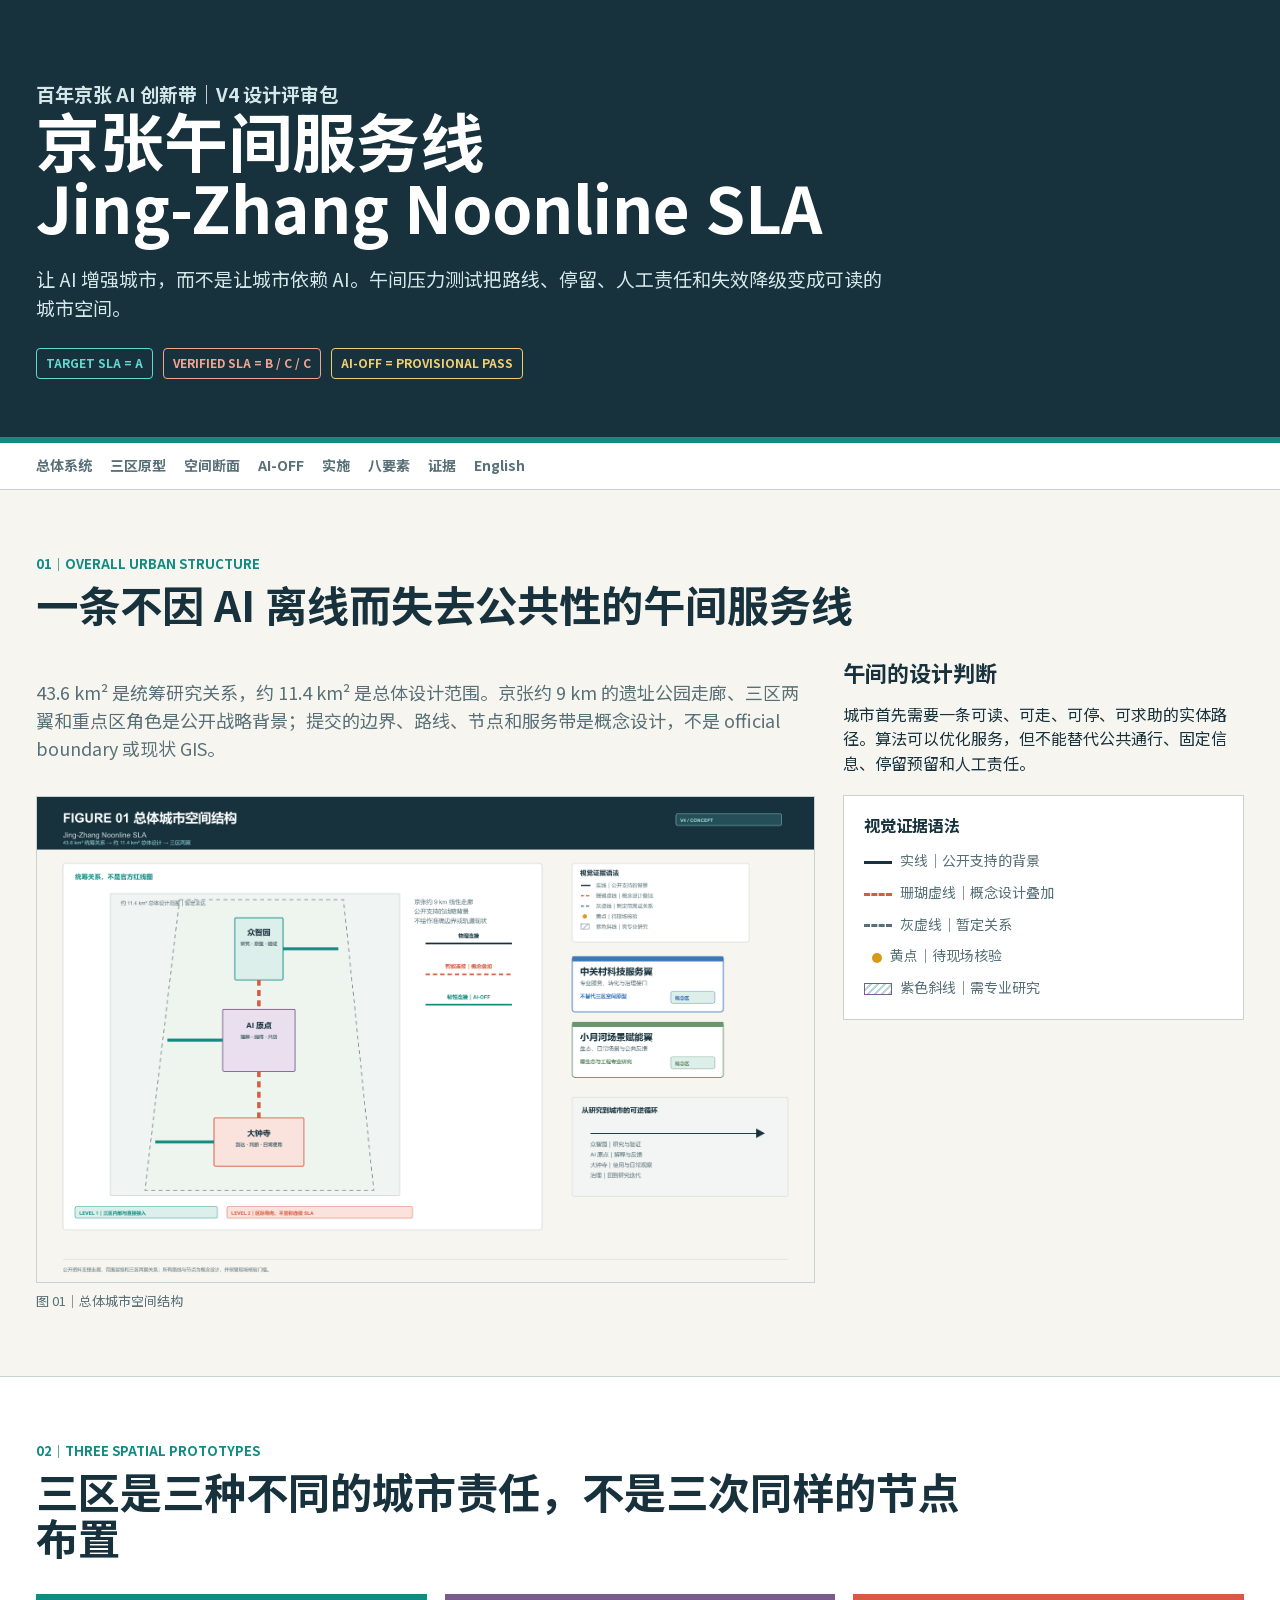
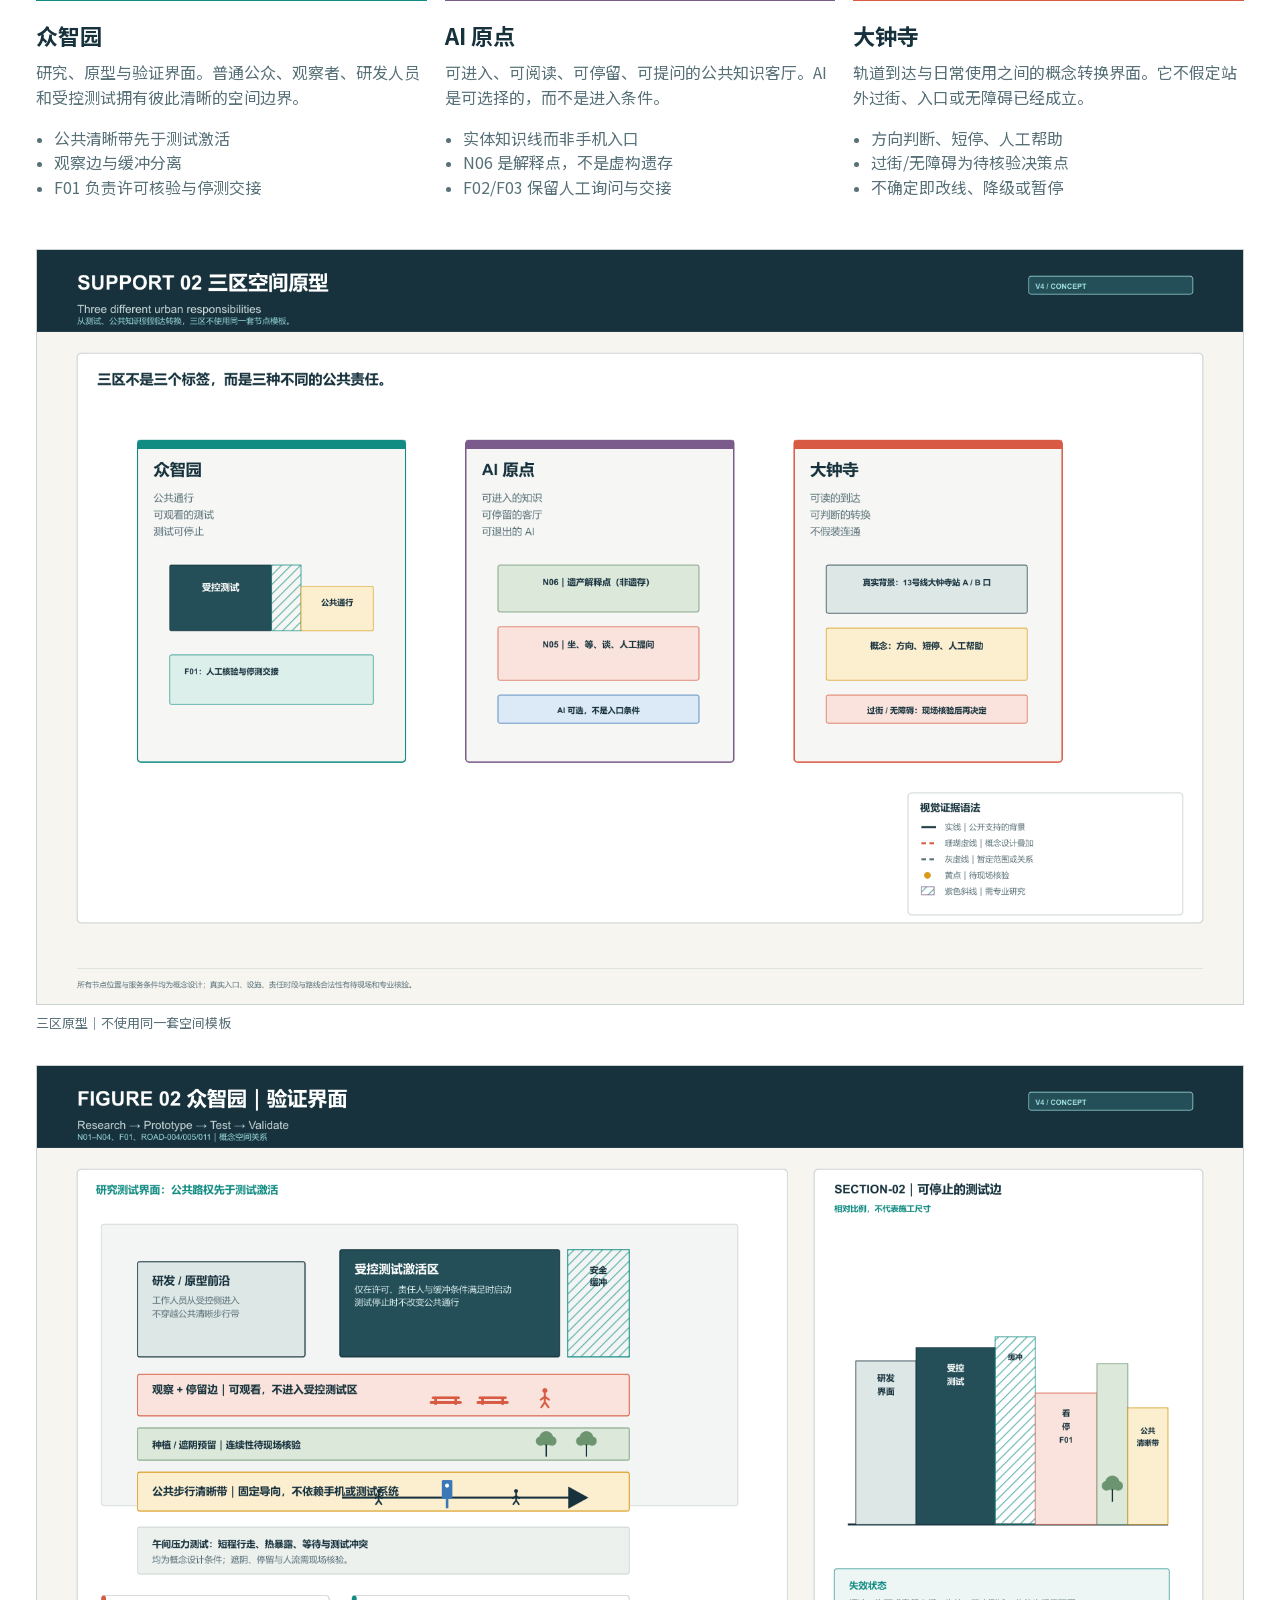
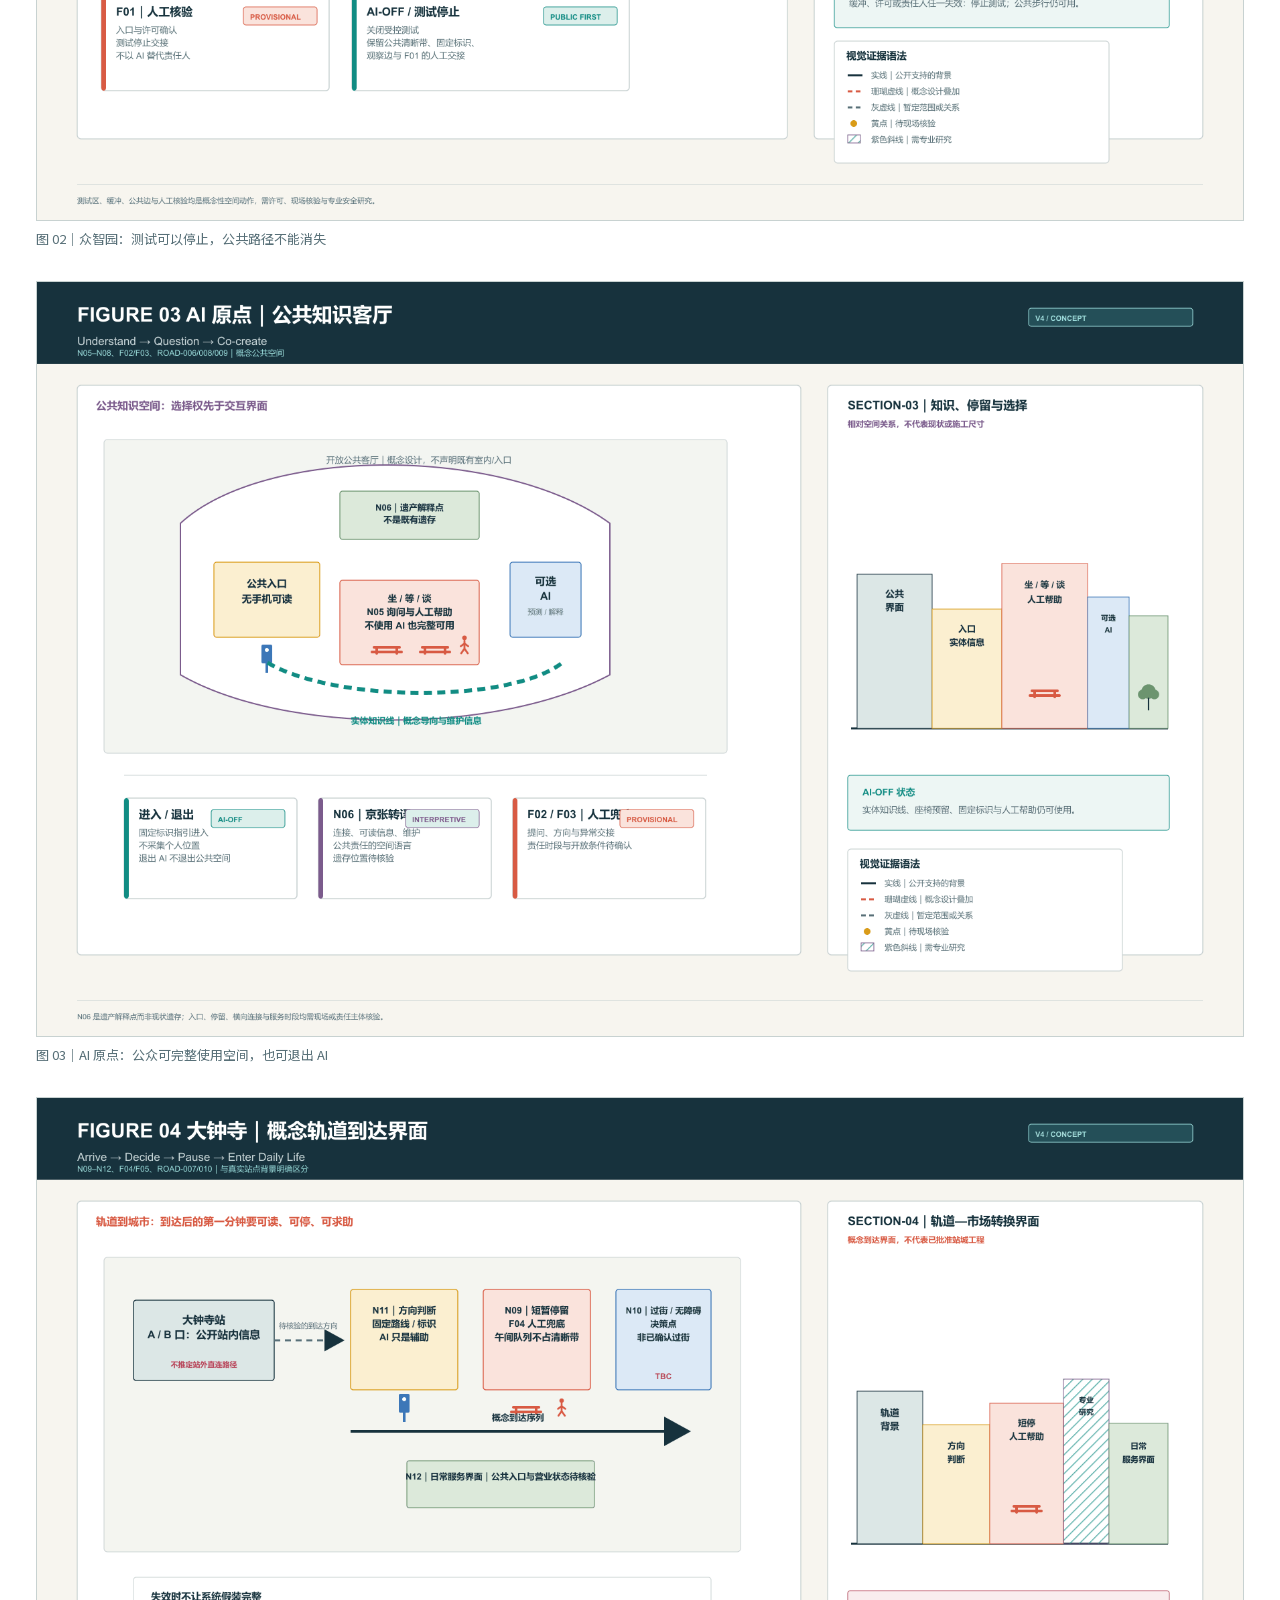
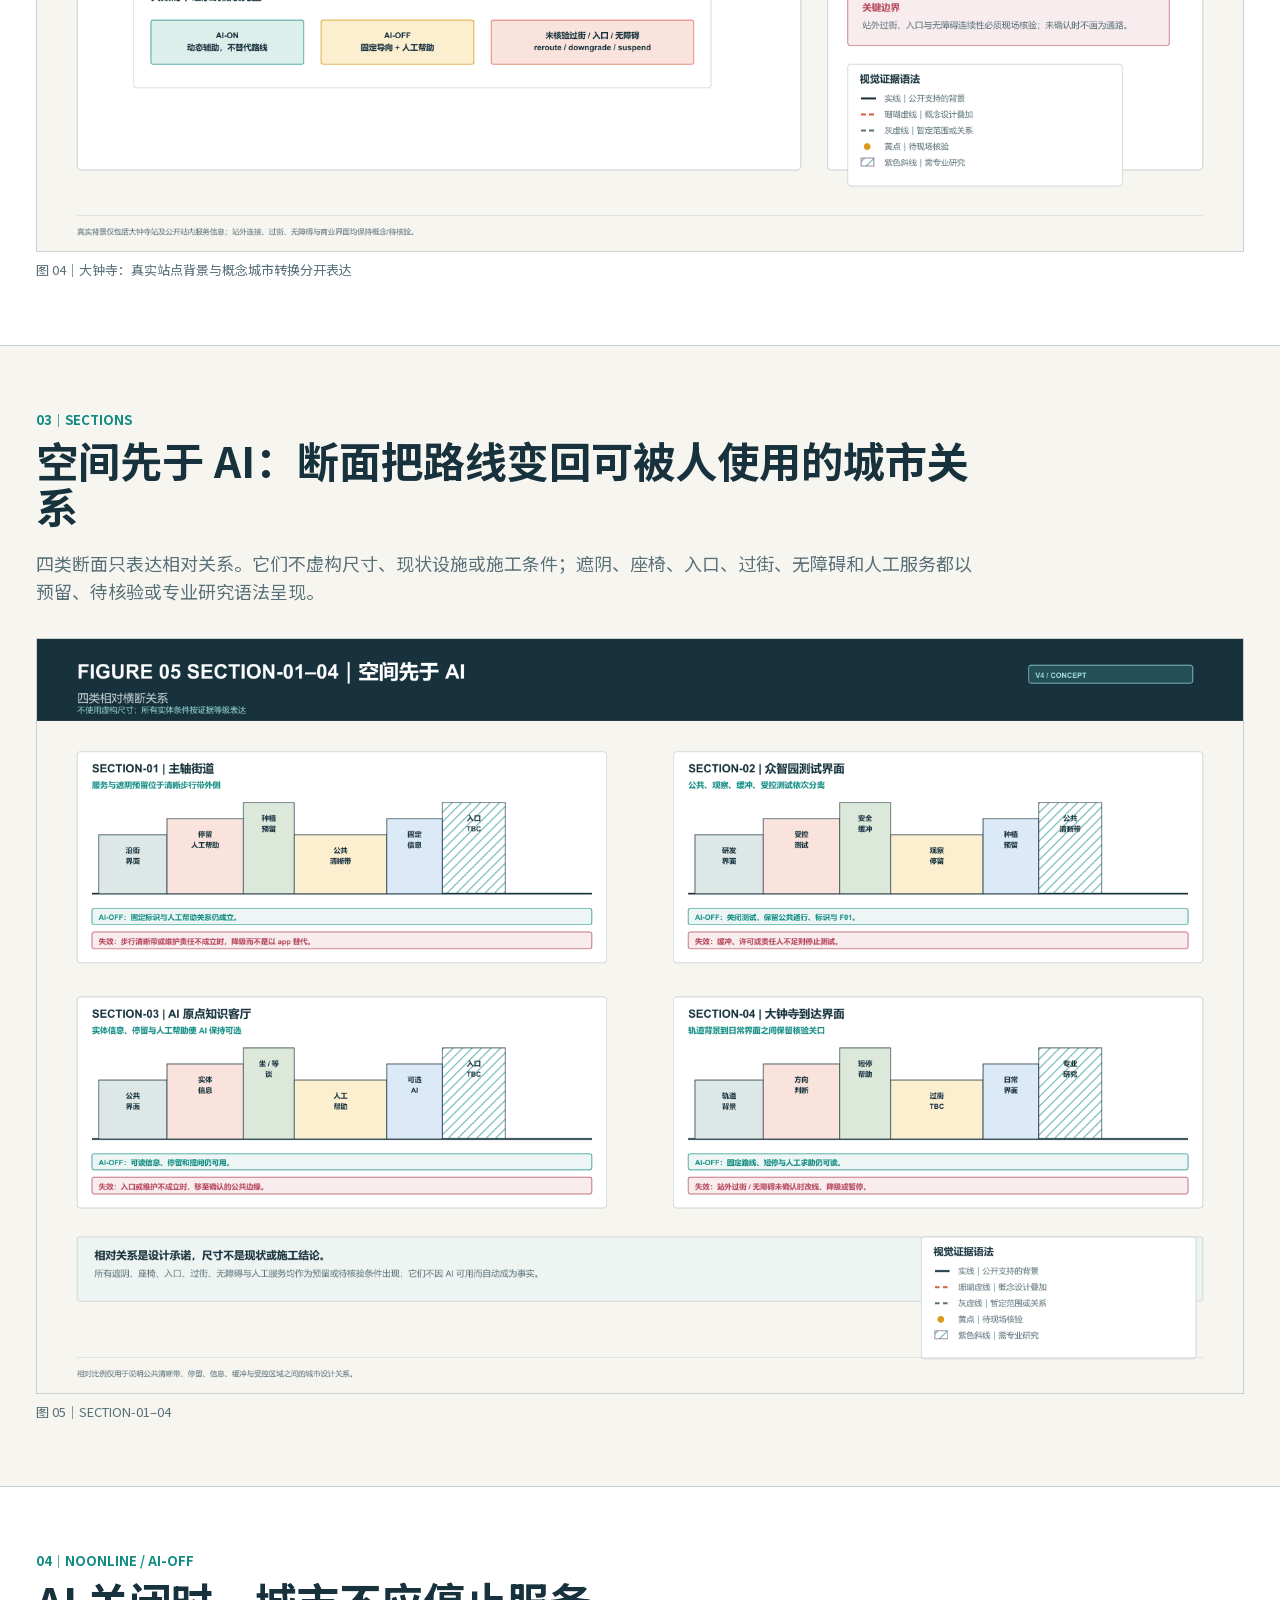
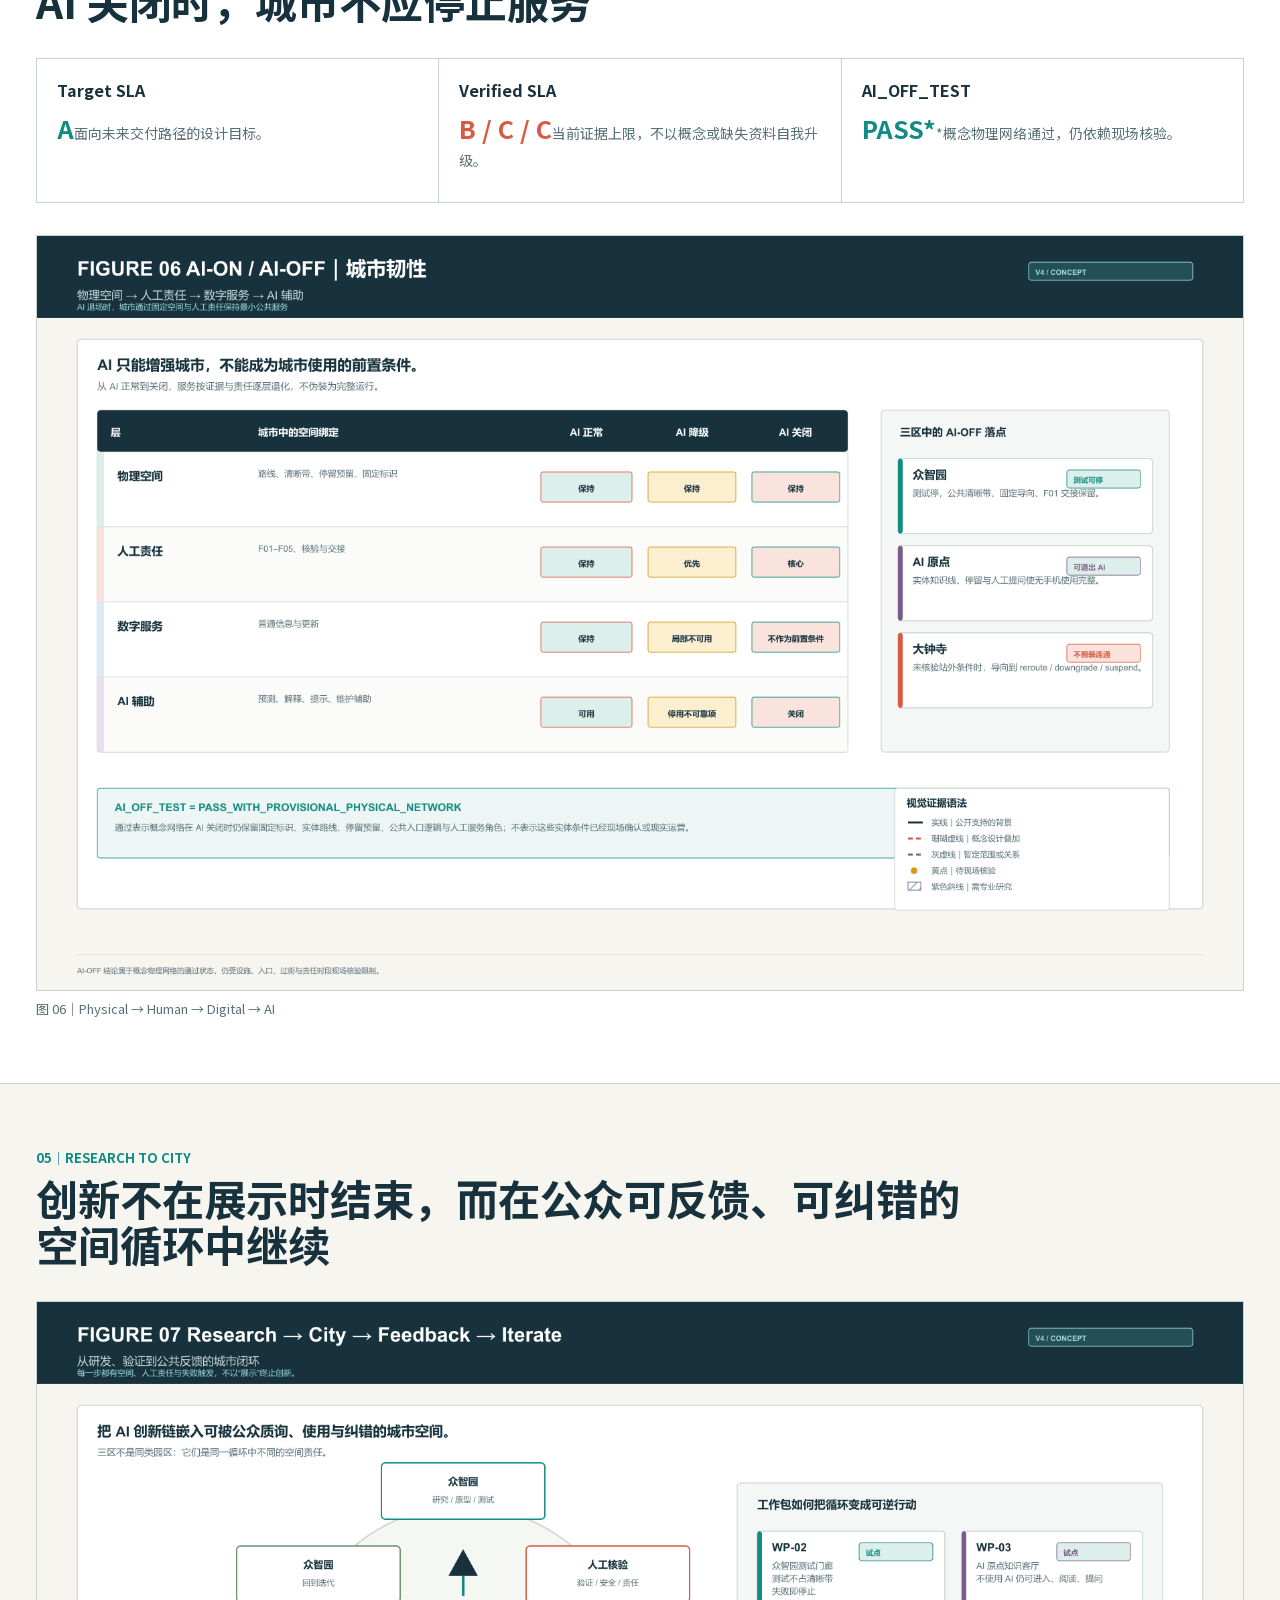
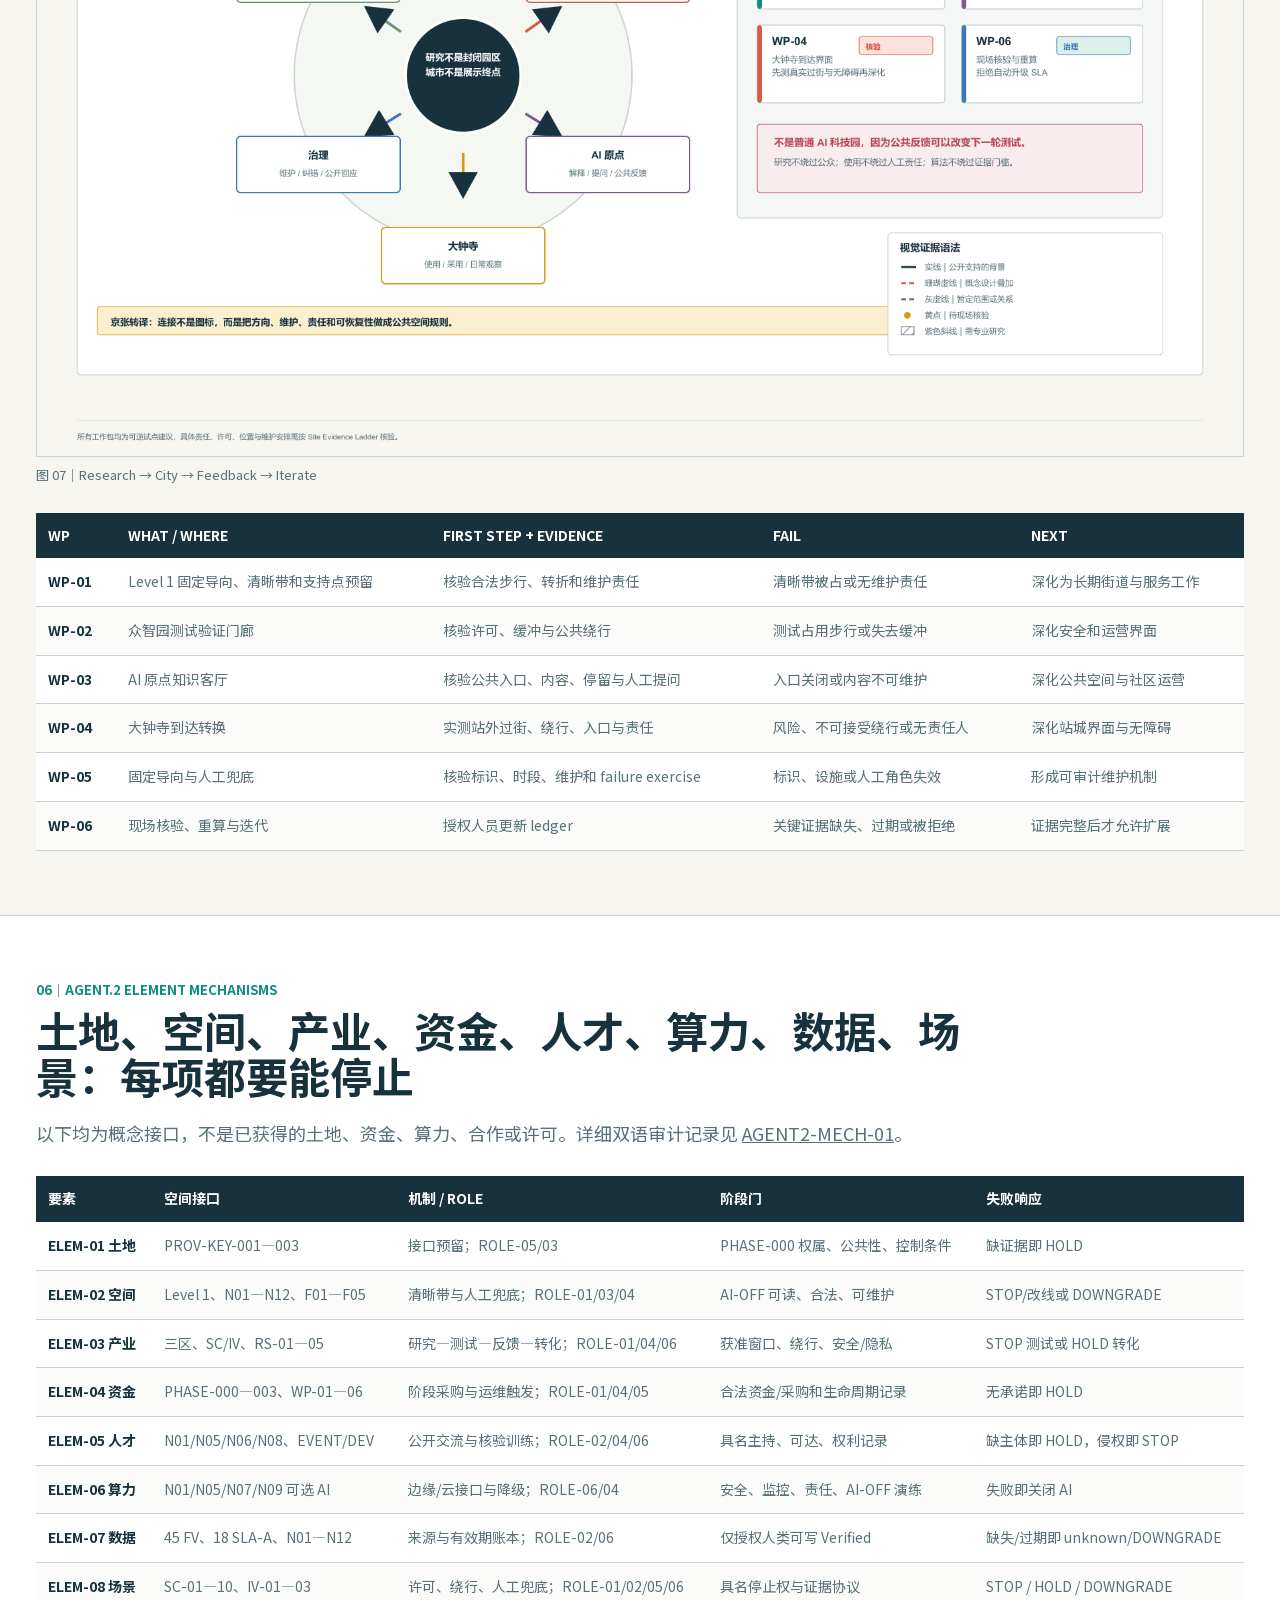
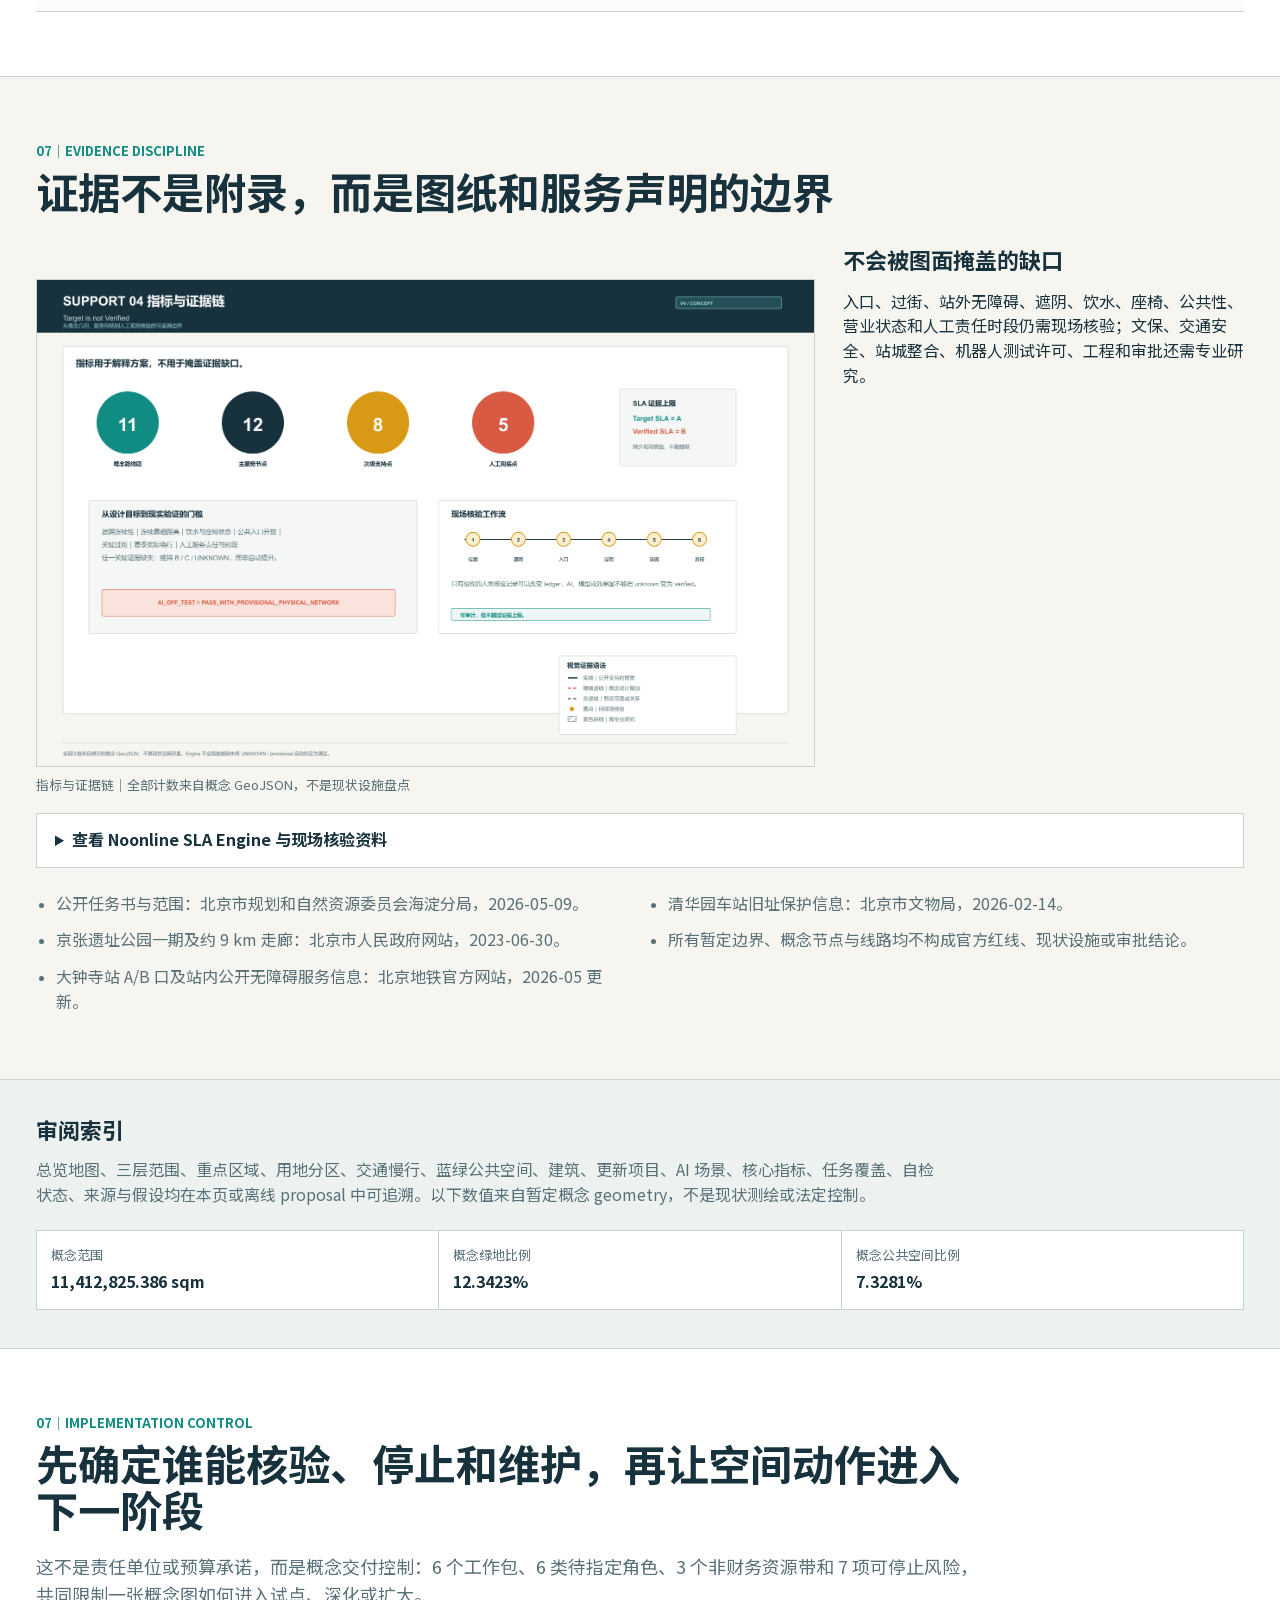
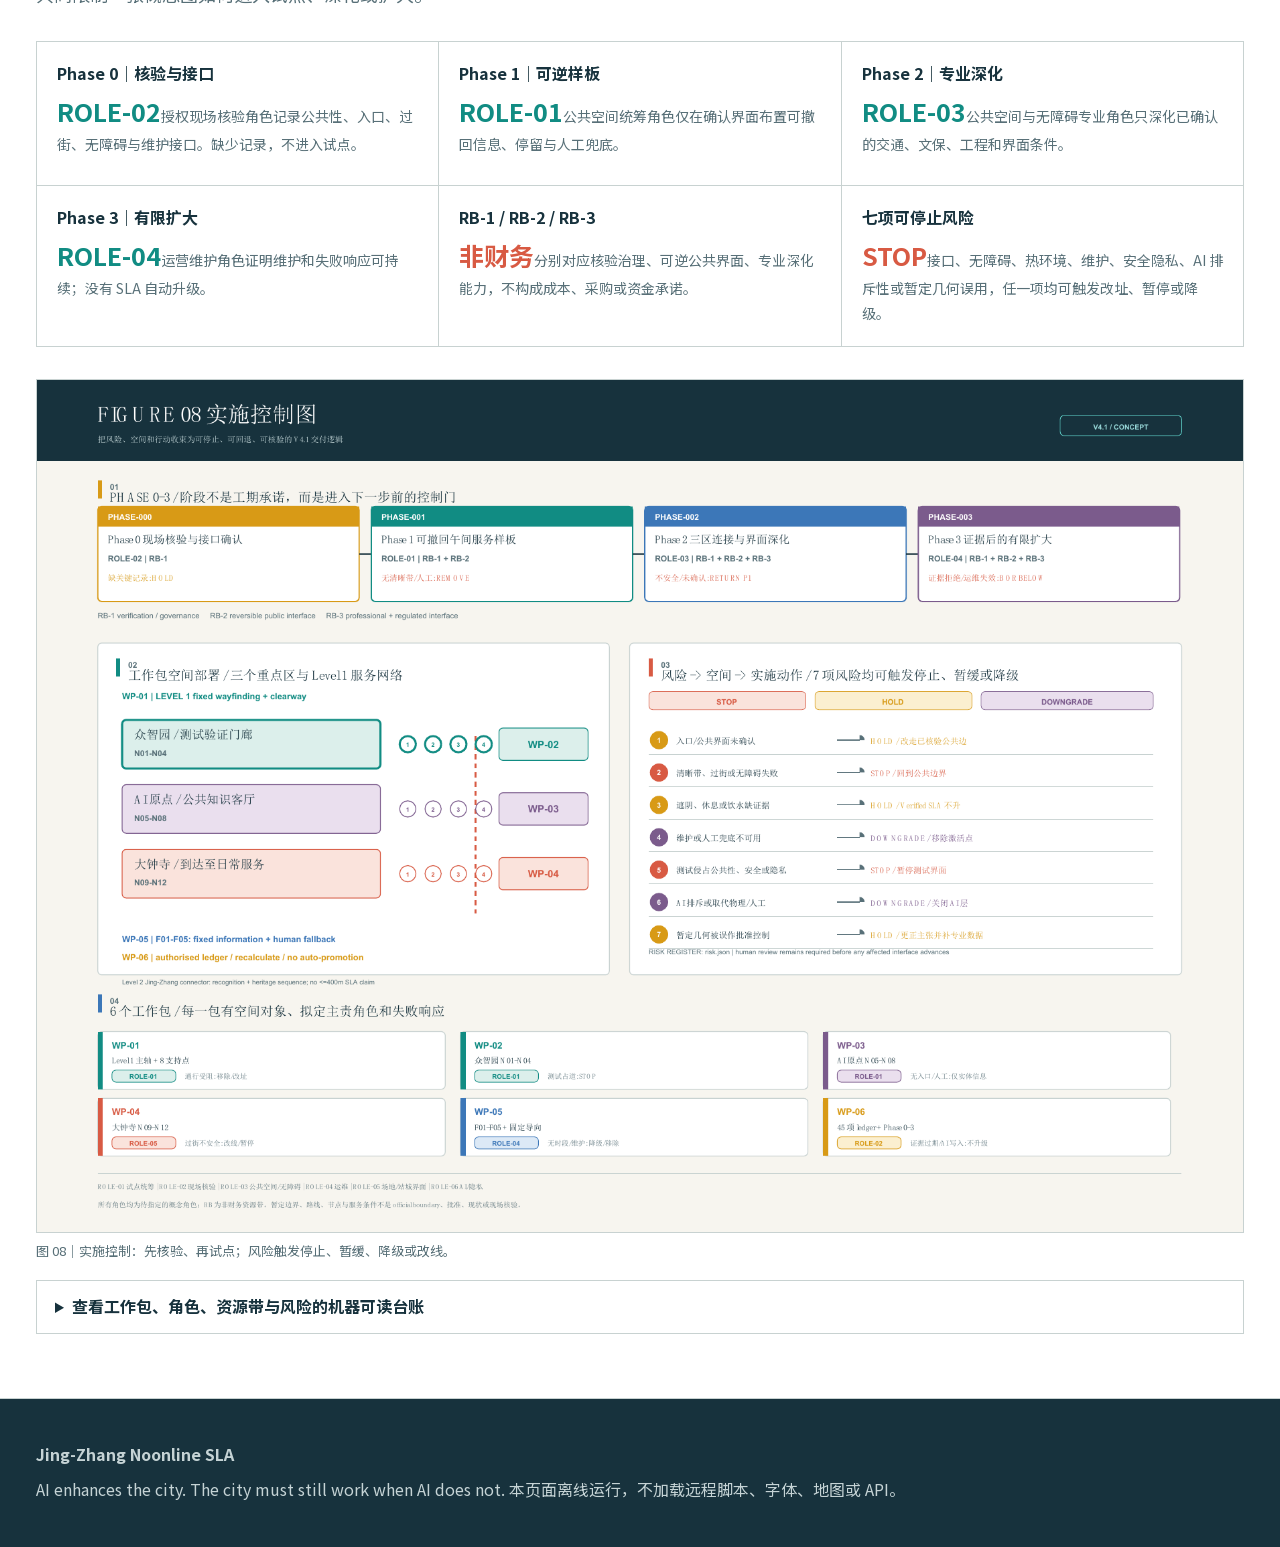
==== commit 13f9ba79: "fix: complete V4.2 review repairs" ====
--- a/submissions/Rainyy-Yan/jingzhang-noonline-sla/visual/index.html
+++ b/submissions/Rainyy-Yan/jingzhang-noonline-sla/visual/index.html
@@ -5,6 +5,7 @@
   <meta name="viewport" content="width=device-width, initial-scale=1">
   <meta name="description" content="京张午间服务线：一套以空间、人工责任和证据边界为先的 AI 城市公共服务设计。">
   <title>京张午间服务线｜Noonline SLA</title>
+  <link rel="stylesheet" href="assets/noonline-cjk-font.css">
   <link rel="stylesheet" href="assets/v4-review.css">
 </head>
 <body>
@@ -15,7 +16,7 @@
     <p>让 AI 增强城市，而不是让城市依赖 AI。午间压力测试把路线、停留、人工责任和失效降级变成可读的城市空间。</p>
     <div class="hero-meta"><span class="pill teal">TARGET SLA = A</span><span class="pill coral">VERIFIED SLA = B / C / C</span><span class="pill gold">AI-OFF = PROVISIONAL PASS</span></div>
   </header>
-  <nav aria-label="页面导航"><a href="#system">总体系统</a><a href="#areas">三区原型</a><a href="#sections">空间断面</a><a href="#resilience">AI-OFF</a><a href="#implementation">实施</a><a href="#evidence">证据</a><a href="index.en.html" lang="en">English</a></nav>
+  <nav aria-label="页面导航"><a href="#system">总体系统</a><a href="#areas">三区原型</a><a href="#sections">空间断面</a><a href="#resilience">AI-OFF</a><a href="#implementation">实施</a><a href="#agent2-elements">八要素</a><a href="#evidence">证据</a><a href="index.en.html" lang="en">English</a></nav>
   <main id="review">
     <section class="band" id="system"><div class="inner">
       <p class="kicker">01｜Overall Urban Structure</p><h2>一条不因 AI 离线而失去公共性的午间服务线</h2>
@@ -32,7 +33,8 @@
     <section class="band" id="sections"><div class="inner"><p class="kicker">03｜Sections</p><h2>空间先于 AI：断面把路线变回可被人使用的城市关系</h2><p class="lede">四类断面只表达相对关系。它们不虚构尺寸、现状设施或施工条件；遮阴、座椅、入口、过街、无障碍和人工服务都以预留、待核验或专业研究语法呈现。</p><figure class="figure"><img src="../assets/figures/v4-figure-05-sections-01-04.png" alt="四个相对断面，分别为主轴、众智园测试界面、AI 原点知识客厅和大钟寺到达界面。"><figcaption>图 05｜SECTION-01–04</figcaption></figure></div></section>
     <section class="band alt" id="resilience"><div class="inner"><p class="kicker">04｜Noonline / AI-OFF</p><h2>AI 关闭时，城市不应停止服务</h2><div class="status-grid"><div class="status"><strong>Target SLA</strong><span class="value">A</span><span>面向未来交付路径的设计目标。</span></div><div class="status warning"><strong>Verified SLA</strong><span class="value">B / C / C</span><span>当前证据上限，不以概念或缺失资料自我升级。</span></div><div class="status"><strong>AI_OFF_TEST</strong><span class="value">PASS*</span><span>*概念物理网络通过，仍依赖现场核验。</span></div></div><figure class="figure"><img src="../assets/figures/v4-figure-06-ai-on-off-resilience.png" alt="AI 正常、降级和关闭时，物理空间、人工责任、数字服务和 AI 辅助逐层变化，并对应三个重点区。"><figcaption>图 06｜Physical → Human → Digital → AI</figcaption></figure></div></section>
     <section class="band" id="implementation"><div class="inner"><p class="kicker">05｜Research to City</p><h2>创新不在展示时结束，而在公众可反馈、可纠错的空间循环中继续</h2><figure class="figure"><img src="../assets/figures/v4-figure-07-research-city-feedback.png" alt="从众智园研究测试、人工核验、AI 原点公共反馈、大钟寺日常使用、治理维护再回到迭代的循环图。"><figcaption>图 07｜Research → City → Feedback → Iterate</figcaption></figure><table class="wp"><thead><tr><th>WP</th><th>WHAT / WHERE</th><th>FIRST STEP + EVIDENCE</th><th>FAIL</th><th>NEXT</th></tr></thead><tbody><tr><td>WP-01</td><td>Level 1 固定导向、清晰带和支持点预留</td><td>核验合法步行、转折和维护责任</td><td>清晰带被占或无维护责任</td><td>深化为长期街道与服务工作</td></tr><tr><td>WP-02</td><td>众智园测试验证门廊</td><td>核验许可、缓冲与公共绕行</td><td>测试占用步行或失去缓冲</td><td>深化安全和运营界面</td></tr><tr><td>WP-03</td><td>AI 原点知识客厅</td><td>核验公共入口、内容、停留与人工提问</td><td>入口关闭或内容不可维护</td><td>深化公共空间与社区运营</td></tr><tr><td>WP-04</td><td>大钟寺到达转换</td><td>实测站外过街、绕行、入口与责任</td><td>风险、不可接受绕行或无责任人</td><td>深化站城界面与无障碍</td></tr><tr><td>WP-05</td><td>固定导向与人工兜底</td><td>核验标识、时段、维护和 failure exercise</td><td>标识、设施或人工角色失效</td><td>形成可审计维护机制</td></tr><tr><td>WP-06</td><td>现场核验、重算与迭代</td><td>授权人员更新 ledger</td><td>关键证据缺失、过期或被拒绝</td><td>证据完整后才允许扩展</td></tr></tbody></table></div></section>
-    <section class="band alt" id="evidence"><div class="inner"><p class="kicker">06｜Evidence Discipline</p><h2>证据不是附录，而是图纸和服务声明的边界</h2><div class="split"><div><figure class="figure"><img src="../assets/figures/metrics-evidence.png" alt="概念路线、节点和人工核验门槛的计数与证据链图。"><figcaption>指标与证据链｜全部计数来自概念 GeoJSON，不是现状设施盘点</figcaption></figure></div><aside class="coral"><h3>不会被图面掩盖的缺口</h3><p>入口、过街、站外无障碍、遮阴、饮水、座椅、公共性、营业状态和人工责任时段仍需现场核验；文保、交通安全、站城整合、机器人测试许可、工程和审批还需专业研究。</p></aside></div><details><summary>查看 Noonline SLA Engine 与现场核验资料</summary><p>Engine 对现有概念路线、故障情景和证据链进行确定性离线检查。它不会把 unknown、provisional 或 not field verified 自动判为满足。</p><!-- FIELD_VERIFICATION_PACK:BEGIN -->
+    <section class="band alt" id="agent2-elements"><div class="inner"><p class="kicker">06｜agent.2 Element Mechanisms</p><h2>土地、空间、产业、资金、人才、算力、数据、场景：每项都要能停止</h2><p class="lede">以下均为概念接口，不是已获得的土地、资金、算力、合作或许可。详细双语审计记录见 <a href="assets/v4_2-agent2-eight-element-mechanism-matrix.json">AGENT2-MECH-01</a>。</p><table class="wp"><thead><tr><th>要素</th><th>空间接口</th><th>机制 / ROLE</th><th>阶段门</th><th>失败响应</th></tr></thead><tbody><tr><td>ELEM-01 土地</td><td>PROV-KEY-001—003</td><td>接口预留；ROLE-05/03</td><td>PHASE-000 权属、公共性、控制条件</td><td>缺证据即 HOLD</td></tr><tr><td>ELEM-02 空间</td><td>Level 1、N01—N12、F01—F05</td><td>清晰带与人工兜底；ROLE-01/03/04</td><td>AI-OFF 可读、合法、可维护</td><td>STOP/改线或 DOWNGRADE</td></tr><tr><td>ELEM-03 产业</td><td>三区、SC/IV、RS-01—05</td><td>研究—测试—反馈—转化；ROLE-01/04/06</td><td>获准窗口、绕行、安全/隐私</td><td>STOP 测试或 HOLD 转化</td></tr><tr><td>ELEM-04 资金</td><td>PHASE-000—003、WP-01—06</td><td>阶段采购与运维触发；ROLE-01/04/05</td><td>合法资金/采购和生命周期记录</td><td>无承诺即 HOLD</td></tr><tr><td>ELEM-05 人才</td><td>N01/N05/N06/N08、EVENT/DEV</td><td>公开交流与核验训练；ROLE-02/04/06</td><td>具名主持、可达、权利记录</td><td>缺主体即 HOLD，侵权即 STOP</td></tr><tr><td>ELEM-06 算力</td><td>N01/N05/N07/N09 可选 AI</td><td>边缘/云接口与降级；ROLE-06/04</td><td>安全、监控、责任、AI-OFF 演练</td><td>失败即关闭 AI</td></tr><tr><td>ELEM-07 数据</td><td>45 FV、18 SLA-A、N01—N12</td><td>来源与有效期账本；ROLE-02/06</td><td>仅授权人类可写 Verified</td><td>缺失/过期即 unknown/DOWNGRADE</td></tr><tr><td>ELEM-08 场景</td><td>SC-01—10、IV-01—03</td><td>许可、绕行、人工兜底；ROLE-01/02/05/06</td><td>具名停止权与证据协议</td><td>STOP / HOLD / DOWNGRADE</td></tr></tbody></table></div></section>
+<section class="band" id="evidence"><div class="inner"><p class="kicker">07｜Evidence Discipline</p><h2>证据不是附录，而是图纸和服务声明的边界</h2><div class="split"><div><figure class="figure"><img src="../assets/figures/metrics-evidence.png" alt="概念路线、节点和人工核验门槛的计数与证据链图。"><figcaption>指标与证据链｜全部计数来自概念 GeoJSON，不是现状设施盘点</figcaption></figure></div><aside class="coral"><h3>不会被图面掩盖的缺口</h3><p>入口、过街、站外无障碍、遮阴、饮水、座椅、公共性、营业状态和人工责任时段仍需现场核验；文保、交通安全、站城整合、机器人测试许可、工程和审批还需专业研究。</p></aside></div><details><summary>查看 Noonline SLA Engine 与现场核验资料</summary><p>Engine 对现有概念路线、故障情景和证据链进行确定性离线检查。它不会把 unknown、provisional 或 not field verified 自动判为满足。</p><!-- FIELD_VERIFICATION_PACK:BEGIN -->
 <section id="v2-field-verification" class="warning"><h2>V2 现场核验清单</h2><p>本清单由机器可读 ledger 自动生成。全部任务当前为 unknown，不代表任何遮阴、饮水、座椅、入口、过街、绕行或人工服务已经被现场核验。</p><p><strong>Target SLA = A；Verified SLA = B。SLA-A 的 18 项 mandatory evidence 尚未完成，因此 blocked。AI 不得写入 observed、verified 或 rejected。</strong></p><details><summary>展开 45 项任务</summary><div style="overflow-x:auto;margin-top:12px"><table><thead><tr><th>任务</th><th>对象</th><th>所需证据</th><th>核验方法</th><th>通过 / 失败</th><th>状态</th><th>SLA 影响</th></tr></thead><tbody><tr><td>FV-SLA-A-SHADE-CONTINUITY-SLA-A<br><small>遮阴连续性</small></td><td>SLA-A · route:SLA-A</td><td>Geolocated route-segment observation at the specified midday sampling window, including shade/solar-exposure record and attachment.</td><td>Walk the declared reference axis segment; record continuous shaded and exposed intervals with timestamped, geolocated evidence.</td><td>Observed shaded coverage meets the pre-approved route threshold for the specified sampling window. / A gap beyond the approved exposure threshold is observed, or the route cannot be observed safely.</td><td><strong>unknown</strong></td><td>Blocks SLA-A promotion when not verified; rejection triggers route-service review.</td></tr>\n<tr><td>FV-SLA-A-CONTINUOUS-EXPOSURE-SLA-A<br><small>连续暴晒距离</small></td><td>SLA-A · route:SLA-A</td><td>Timestamped, geolocated walking survey showing the longest continuously exposed interval.</td><td>Traverse the reference segment during the approved time window and measure each uninterrupted exposure interval.</td><td>The longest exposed interval is within the pre-approved maximum. / The longest exposed interval exceeds the pre-approved maximum or no reliable measurement is available.</td><td><strong>unknown</strong></td><td>Blocks SLA-A promotion when not verified; rejection triggers route-service review.</td></tr>\n<tr><td>FV-SLA-A-SUMMER-DETOUR-SLA-A<br><small>夏季实际绕行</small></td><td>SLA-A · route:SLA-A</td><td>Geolocated accessible route trace comparing the declared reference route and the actual shade/access detour.</td><td>Walk the practical accessible alternative in the approved summer sampling window; record distance and access constraints.</td><td>The measured detour is within the pre-approved threshold and preserves accessibility. / The detour exceeds the threshold, becomes inaccessible, or cannot be completed.</td><td><strong>unknown</strong></td><td>Blocks SLA-A promotion when not verified; rejection requires a remain-B or downgrade review.</td></tr>\n<tr><td>FV-SLA-A-STATIC-WAYFINDING-SLA-A<br><small>离线固定导向</small></td><td>SLA-A · route:SLA-A</td><td>Photographic or documented proof of fixed, legible, low-technology wayfinding covering the declared reference route.</td><td>Walk the route with AI and mobile services unavailable; document each required direction/decision point.</td><td>All required decision points have legible, durable offline guidance under the approved accessibility criteria. / A required decision point lacks legible offline guidance or requires AI/mobile access to proceed.</td><td><strong>unknown</strong></td><td>Blocks SLA-A promotion when not verified and affects AI-OFF support.</td></tr>\n<tr><td>FV-SLA-A-NODE-LOCATION-N01<br><small>节点真实位置</small></td><td>SLA-A · node:N01</td><td>Geolocated field record confirming the proposed node can be associated with a real, publicly accessible place or documenting why it cannot.</td><td>Visit the declared node context; record location, public accessibility and an attachment.</td><td>The node can be located and its context supports the declared design role without claiming an existing service facility. / The location is inaccessible, materially inconsistent with the declared role, or cannot be located.</td><td><strong>unknown</strong></td><td>Blocks SLA-A promotion when the node is mandatory; rejection triggers siting revision or downgrade review.</td></tr>\n<tr><td>FV-SLA-A-NODE-LOCATION-N02<br><small>节点真实位置</small></td><td>SLA-A · node:N02</td><td>Geolocated field record confirming the proposed node can be associated with a real, publicly accessible place or documenting why it cannot.</td><td>Visit the declared node context; record location, public accessibility and an attachment.</td><td>The node can be located and its context supports the declared design role without claiming an existing service facility. / The location is inaccessible, materially inconsistent with the declared role, or cannot be located.</td><td><strong>unknown</strong></td><td>Blocks SLA-A promotion when the node is mandatory; rejection triggers siting revision or downgrade review.</td></tr>\n<tr><td>FV-SLA-A-NODE-LOCATION-N03<br><small>节点真实位置</small></td><td>SLA-A · node:N03</td><td>Geolocated field record confirming the proposed node can be associated with a real, publicly accessible place or documenting why it cannot.</td><td>Visit the declared node context; record location, public accessibility and an attachment.</td><td>The node can be located and its context supports the declared design role without claiming an existing service facility. / The location is inaccessible, materially inconsistent with the declared role, or cannot be located.</td><td><strong>unknown</strong></td><td>Blocks SLA-A promotion when the node is mandatory; rejection triggers siting revision or downgrade review.</td></tr>\n<tr><td>FV-SLA-A-NODE-LOCATION-N04<br><small>节点真实位置</small></td><td>SLA-A · node:N04</td><td>Geolocated field record confirming the proposed node can be associated with a real, publicly accessible place or documenting why it cannot.</td><td>Visit the declared node context; record location, public accessibility and an attachment.</td><td>The node can be located and its context supports the declared design role without claiming an existing service facility. / The location is inaccessible, materially inconsistent with the declared role, or cannot be located.</td><td><strong>unknown</strong></td><td>Blocks SLA-A promotion when the node is mandatory; rejection triggers siting revision or downgrade review.</td></tr>\n<tr><td>FV-SLA-A-NODE-LOCATION-N05<br><small>节点真实位置</small></td><td>SLA-A · node:N05</td><td>Geolocated field record confirming the proposed node can be associated with a real, publicly accessible place or documenting why it cannot.</td><td>Visit the declared node context; record location, public accessibility and an attachment.</td><td>The node can be located and its context supports the declared design role without claiming an existing service facility. / The location is inaccessible, materially inconsistent with the declared role, or cannot be located.</td><td><strong>unknown</strong></td><td>Blocks SLA-A promotion when the node is mandatory; rejection triggers siting revision or downgrade review.</td></tr>\n<tr><td>FV-SLA-A-NODE-LOCATION-N06<br><small>节点真实位置</small></td><td>SLA-A · node:N06</td><td>Geolocated field record confirming the proposed node can be associated with a real, publicly accessible place or documenting why it cannot.</td><td>Visit the declared node context; record location, public accessibility and an attachment.</td><td>The node can be located and its context supports the declared design role without claiming an existing service facility. / The location is inaccessible, materially inconsistent with the declared role, or cannot be located.</td><td><strong>unknown</strong></td><td>Blocks SLA-A promotion when the node is mandatory; rejection triggers siting revision or downgrade review.</td></tr>\n<tr><td>FV-SLA-A-REST-NODES-N02<br><small>座椅与休息节点</small></td><td>SLA-A · node:N02</td><td>Field record of publicly usable resting provision, condition, access and operating constraint at the declared node.</td><td>Observe the node, document seating/rest provision, accessibility, condition and availability.</td><td>A usable, accessible rest opportunity is present and available under the approved service condition. / No usable rest opportunity is present, access is blocked, or condition is unsafe/unavailable.</td><td><strong>unknown</strong></td><td>Mandatory failures can keep the route at B or trigger downgrade review.</td></tr>\n<tr><td>FV-SLA-A-REST-NODES-N05<br><small>座椅与休息节点</small></td><td>SLA-A · node:N05</td><td>Field record of publicly usable resting provision, condition, access and operating constraint at the declared node.</td><td>Observe the node, document seating/rest provision, accessibility, condition and availability.</td><td>A usable, accessible rest opportunity is present and available under the approved service condition. / No usable rest opportunity is present, access is blocked, or condition is unsafe/unavailable.</td><td><strong>unknown</strong></td><td>Mandatory failures can keep the route at B or trigger downgrade review.</td></tr>\n<tr><td>FV-SLA-A-WATER-NODES-N02<br><small>饮水补给节点</small></td><td>SLA-A · node:N02</td><td>Field record of the actual public water option, availability status, access condition and source attachment.</td><td>Visit and document the water option and its availability without inferring water quality beyond approved evidence.</td><td>A public, usable water option is accessible and available under the approved service condition. / No usable option is present, access is blocked, or the option is unavailable.</td><td><strong>unknown</strong></td><td>Mandatory failures can keep the route at B or trigger downgrade review.</td></tr>\n<tr><td>FV-SLA-A-WATER-NODES-N05<br><small>饮水补给节点</small></td><td>SLA-A · node:N05</td><td>Field record of the actual public water option, availability status, access condition and source attachment.</td><td>Visit and document the water option and its availability without inferring water quality beyond approved evidence.</td><td>A public, usable water option is accessible and available under the approved service condition. / No usable option is present, access is blocked, or the option is unavailable.</td><td><strong>unknown</strong></td><td>Mandatory failures can keep the route at B or trigger downgrade review.</td></tr>\n<tr><td>FV-SLA-A-PUBLIC-ENTRIES-N03<br><small>公共入口开放条件</small></td><td>SLA-A · node:N03</td><td>Timestamped access observation, including entrance identity, public-access condition and any opening constraint.</td><td>Observe the declared entry in the relevant midday period and document access and barrier-free condition.</td><td>The entry is publicly accessible during the approved service window and meets the documented access condition. / The entry is closed, restricted, inaccessible, or cannot support the declared route connection.</td><td><strong>unknown</strong></td><td>Mandatory failures can keep the route at B or trigger downgrade review.</td></tr>\n<tr><td>FV-SLA-A-CROSSING-NODES-N04<br><small>关键过街条件</small></td><td>SLA-A · node:N04</td><td>Field observation of the legal crossing, waiting condition, accessibility and route continuity at the declared node.</td><td>Observe and traverse the legal crossing during the approved period; document waiting and continuity conditions.</td><td>A legal, accessible crossing maintains the declared route continuity under the approved condition. / The crossing is unsafe, inaccessible, unavailable, or breaks route continuity.</td><td><strong>unknown</strong></td><td>Mandatory failures can keep the route at B or trigger downgrade review.</td></tr>\n<tr><td>FV-SLA-A-HUMAN-FALLBACK-NODES-N02<br><small>人工兜底服务</small></td><td>SLA-A · node:N02</td><td>Documented responsible human role, service point, usable time window and low-technology fallback procedure.</td><td>Confirm the service role and availability through an authorized, recorded field/operational check.</td><td>A responsible human service role and usable fallback procedure are confirmed for the approved window. / No responsible role, time window, or usable fallback procedure is confirmed.</td><td><strong>unknown</strong></td><td>Mandatory failures can keep the route at B or trigger downgrade review; AI cannot substitute for this condition.</td></tr>\n<tr><td>FV-SLA-A-HUMAN-FALLBACK-NODES-N05<br><small>人工兜底服务</small></td><td>SLA-A · node:N05</td><td>Documented responsible human role, service point, usable time window and low-technology fallback procedure.</td><td>Confirm the service role and availability through an authorized, recorded field/operational check.</td><td>A responsible human service role and usable fallback procedure are confirmed for the approved window. / No responsible role, time window, or usable fallback procedure is confirmed.</td><td><strong>unknown</strong></td><td>Mandatory failures can keep the route at B or trigger downgrade review; AI cannot substitute for this condition.</td></tr>\n<tr><td>FV-SLA-B-SHADE-CONTINUITY-SLA-B<br><small>遮阴连续性</small></td><td>SLA-B · route:SLA-B</td><td>Geolocated route-segment observation at the specified midday sampling window, including shade/solar-exposure record and attachment.</td><td>Walk the declared reference axis segment; record continuous shaded and exposed intervals with timestamped, geolocated evidence.</td><td>Observed shaded coverage meets the pre-approved route threshold for the specified sampling window. / A gap beyond the approved exposure threshold is observed, or the route cannot be observed safely.</td><td><strong>unknown</strong></td><td>Blocks SLA-A promotion when not verified; rejection triggers route-service review.</td></tr>\n<tr><td>FV-SLA-B-CONTINUOUS-EXPOSURE-SLA-B<br><small>连续暴晒距离</small></td><td>SLA-B · route:SLA-B</td><td>Timestamped, geolocated walking survey showing the longest continuously exposed interval.</td><td>Traverse the reference segment during the approved time window and measure each uninterrupted exposure interval.</td><td>The longest exposed interval is within the pre-approved maximum. / The longest exposed interval exceeds the pre-approved maximum or no reliable measurement is available.</td><td><strong>unknown</strong></td><td>Blocks SLA-A promotion when not verified; rejection triggers route-service review.</td></tr>\n<tr><td>FV-SLA-B-SUMMER-DETOUR-SLA-B<br><small>夏季实际绕行</small></td><td>SLA-B · route:SLA-B</td><td>Geolocated accessible route trace comparing the declared reference route and the actual shade/access detour.</td><td>Walk the practical accessible alternative in the approved summer sampling window; record distance and access constraints.</td><td>The measured detour is within the pre-approved threshold and preserves accessibility. / The detour exceeds the threshold, becomes inaccessible, or cannot be completed.</td><td><strong>unknown</strong></td><td>Blocks SLA-A promotion when not verified; rejection requires a remain-B or downgrade review.</td></tr>\n<tr><td>FV-SLA-B-STATIC-WAYFINDING-SLA-B<br><small>离线固定导向</small></td><td>SLA-B · route:SLA-B</td><td>Photographic or documented proof of fixed, legible, low-technology wayfinding covering the declared reference route.</td><td>Walk the route with AI and mobile services unavailable; document each required direction/decision point.</td><td>All required decision points have legible, durable offline guidance under the approved accessibility criteria. / A required decision point lacks legible offline guidance or requires AI/mobile access to proceed.</td><td><strong>unknown</strong></td><td>Blocks SLA-A promotion when not verified and affects AI-OFF support.</td></tr>\n<tr><td>FV-SLA-B-NODE-LOCATION-N07<br><small>节点真实位置</small></td><td>SLA-B · node:N07</td><td>Geolocated field record confirming the proposed node can be associated with a real, publicly accessible place or documenting why it cannot.</td><td>Visit the declared node context; record location, public accessibility and an attachment.</td><td>The node can be located and its context supports the declared design role without claiming an existing service facility. / The location is inaccessible, materially inconsistent with the declared role, or cannot be located.</td><td><strong>unknown</strong></td><td>Blocks SLA-A promotion when the node is mandatory; rejection triggers siting revision or downgrade review.</td></tr>\n<tr><td>FV-SLA-B-NODE-LOCATION-N08<br><small>节点真实位置</small></td><td>SLA-B · node:N08</td><td>Geolocated field record confirming the proposed node can be associated with a real, publicly accessible place or documenting why it cannot.</td><td>Visit the declared node context; record location, public accessibility and an attachment.</td><td>The node can be located and its context supports the declared design role without claiming an existing service facility. / The location is inaccessible, materially inconsistent with the declared role, or cannot be located.</td><td><strong>unknown</strong></td><td>Blocks SLA-A promotion when the node is mandatory; rejection triggers siting revision or downgrade review.</td></tr>\n<tr><td>FV-SLA-B-NODE-LOCATION-N09<br><small>节点真实位置</small></td><td>SLA-B · node:N09</td><td>Geolocated field record confirming the proposed node can be associated with a real, publicly accessible place or documenting why it cannot.</td><td>Visit the declared node context; record location, public accessibility and an attachment.</td><td>The node can be located and its context supports the declared design role without claiming an existing service facility. / The location is inaccessible, materially inconsistent with the declared role, or cannot be located.</td><td><strong>unknown</strong></td><td>Blocks SLA-A promotion when the node is mandatory; rejection triggers siting revision or downgrade review.</td></tr>\n<tr><td>FV-SLA-B-NODE-LOCATION-N10<br><small>节点真实位置</small></td><td>SLA-B · node:N10</td><td>Geolocated field record confirming the proposed node can be associated with a real, publicly accessible place or documenting why it cannot.</td><td>Visit the declared node context; record location, public accessibility and an attachment.</td><td>The node can be located and its context supports the declared design role without claiming an existing service facility. / The location is inaccessible, materially inconsistent with the declared role, or cannot be located.</td><td><strong>unknown</strong></td><td>Blocks SLA-A promotion when the node is mandatory; rejection triggers siting revision or downgrade review.</td></tr>\n<tr><td>FV-SLA-B-REST-NODES-N07<br><small>座椅与休息节点</small></td><td>SLA-B · node:N07</td><td>Field record of publicly usable resting provision, condition, access and operating constraint at the declared node.</td><td>Observe the node, document seating/rest provision, accessibility, condition and availability.</td><td>A usable, accessible rest opportunity is present and available under the approved service condition. / No usable rest opportunity is present, access is blocked, or condition is unsafe/unavailable.</td><td><strong>unknown</strong></td><td>Mandatory failures can keep the route at B or trigger downgrade review.</td></tr>\n<tr><td>FV-SLA-B-REST-NODES-N09<br><small>座椅与休息节点</small></td><td>SLA-B · node:N09</td><td>Field record of publicly usable resting provision, condition, access and operating constraint at the declared node.</td><td>Observe the node, document seating/rest provision, accessibility, condition and availability.</td><td>A usable, accessible rest opportunity is present and available under the approved service condition. / No usable rest opportunity is present, access is blocked, or condition is unsafe/unavailable.</td><td><strong>unknown</strong></td><td>Mandatory failures can keep the route at B or trigger downgrade review.</td></tr>\n<tr><td>FV-SLA-B-WATER-NODES-N09<br><small>饮水补给节点</small></td><td>SLA-B · node:N09</td><td>Field record of the actual public water option, availability status, access condition and source attachment.</td><td>Visit and document the water option and its availability without inferring water quality beyond approved evidence.</td><td>A public, usable water option is accessible and available under the approved service condition. / No usable option is present, access is blocked, or the option is unavailable.</td><td><strong>unknown</strong></td><td>Mandatory failures can keep the route at B or trigger downgrade review.</td></tr>\n<tr><td>FV-SLA-B-PUBLIC-ENTRIES-N08<br><small>公共入口开放条件</small></td><td>SLA-B · node:N08</td><td>Timestamped access observation, including entrance identity, public-access condition and any opening constraint.</td><td>Observe the declared entry in the relevant midday period and document access and barrier-free condition.</td><td>The entry is publicly accessible during the approved service window and meets the documented access condition. / The entry is closed, restricted, inaccessible, or cannot support the declared route connection.</td><td><strong>unknown</strong></td><td>Mandatory failures can keep the route at B or trigger downgrade review.</td></tr>\n<tr><td>FV-SLA-B-CROSSING-NODES-N07<br><small>关键过街条件</small></td><td>SLA-B · node:N07</td><td>Field observation of the legal crossing, waiting condition, accessibility and route continuity at the declared node.</td><td>Observe and traverse the legal crossing during the approved period; document waiting and continuity conditions.</td><td>A legal, accessible crossing maintains the declared route continuity under the approved condition. / The crossing is unsafe, inaccessible, unavailable, or breaks route continuity.</td><td><strong>unknown</strong></td><td>Mandatory failures can keep the route at B or trigger downgrade review.</td></tr>\n<tr><td>FV-SLA-B-CROSSING-NODES-N10<br><small>关键过街条件</small></td><td>SLA-B · node:N10</td><td>Field observation of the legal crossing, waiting condition, accessibility and route continuity at the declared node.</td><td>Observe and traverse the legal crossing during the approved period; document waiting and continuity conditions.</td><td>A legal, accessible crossing maintains the declared route continuity under the approved condition. / The crossing is unsafe, inaccessible, unavailable, or breaks route continuity.</td><td><strong>unknown</strong></td><td>Mandatory failures can keep the route at B or trigger downgrade review.</td></tr>\n<tr><td>FV-SLA-B-HUMAN-FALLBACK-NODES-N07<br><small>人工兜底服务</small></td><td>SLA-B · node:N07</td><td>Documented responsible human role, service point, usable time window and low-technology fallback procedure.</td><td>Confirm the service role and availability through an authorized, recorded field/operational check.</td><td>A responsible human service role and usable fallback procedure are confirmed for the approved window. / No responsible role, time window, or usable fallback procedure is confirmed.</td><td><strong>unknown</strong></td><td>Mandatory failures can keep the route at B or trigger downgrade review; AI cannot substitute for this condition.</td></tr>\n<tr><td>FV-SLA-B-HUMAN-FALLBACK-NODES-N09<br><small>人工兜底服务</small></td><td>SLA-B · node:N09</td><td>Documented responsible human role, service point, usable time window and low-technology fallback procedure.</td><td>Confirm the service role and availability through an authorized, recorded field/operational check.</td><td>A responsible human service role and usable fallback procedure are confirmed for the approved window. / No responsible role, time window, or usable fallback procedure is confirmed.</td><td><strong>unknown</strong></td><td>Mandatory failures can keep the route at B or trigger downgrade review; AI cannot substitute for this condition.</td></tr>\n<tr><td>FV-SLA-C-SHADE-CONTINUITY-SLA-C<br><small>遮阴连续性</small></td><td>SLA-C · route:SLA-C</td><td>Geolocated route-segment observation at the specified midday sampling window, including shade/solar-exposure record and attachment.</td><td>Walk the declared reference axis segment; record continuous shaded and exposed intervals with timestamped, geolocated evidence.</td><td>Observed shaded coverage meets the pre-approved route threshold for the specified sampling window. / A gap beyond the approved exposure threshold is observed, or the route cannot be observed safely.</td><td><strong>unknown</strong></td><td>Blocks SLA-A promotion when not verified; rejection triggers route-service review.</td></tr>\n<tr><td>FV-SLA-C-CONTINUOUS-EXPOSURE-SLA-C<br><small>连续暴晒距离</small></td><td>SLA-C · route:SLA-C</td><td>Timestamped, geolocated walking survey showing the longest continuously exposed interval.</td><td>Traverse the reference segment during the approved time window and measure each uninterrupted exposure interval.</td><td>The longest exposed interval is within the pre-approved maximum. / The longest exposed interval exceeds the pre-approved maximum or no reliable measurement is available.</td><td><strong>unknown</strong></td><td>Blocks SLA-A promotion when not verified; rejection triggers route-service review.</td></tr>\n<tr><td>FV-SLA-C-SUMMER-DETOUR-SLA-C<br><small>夏季实际绕行</small></td><td>SLA-C · route:SLA-C</td><td>Geolocated accessible route trace comparing the declared reference route and the actual shade/access detour.</td><td>Walk the practical accessible alternative in the approved summer sampling window; record distance and access constraints.</td><td>The measured detour is within the pre-approved threshold and preserves accessibility. / The detour exceeds the threshold, becomes inaccessible, or cannot be completed.</td><td><strong>unknown</strong></td><td>Blocks SLA-A promotion when not verified; rejection requires a remain-B or downgrade review.</td></tr>\n<tr><td>FV-SLA-C-STATIC-WAYFINDING-SLA-C<br><small>离线固定导向</small></td><td>SLA-C · route:SLA-C</td><td>Photographic or documented proof of fixed, legible, low-technology wayfinding covering the declared reference route.</td><td>Walk the route with AI and mobile services unavailable; document each required direction/decision point.</td><td>All required decision points have legible, durable offline guidance under the approved accessibility criteria. / A required decision point lacks legible offline guidance or requires AI/mobile access to proceed.</td><td><strong>unknown</strong></td><td>Blocks SLA-A promotion when not verified and affects AI-OFF support.</td></tr>\n<tr><td>FV-SLA-C-NODE-LOCATION-N11<br><small>节点真实位置</small></td><td>SLA-C · node:N11</td><td>Geolocated field record confirming the proposed node can be associated with a real, publicly accessible place or documenting why it cannot.</td><td>Visit the declared node context; record location, public accessibility and an attachment.</td><td>The node can be located and its context supports the declared design role without claiming an existing service facility. / The location is inaccessible, materially inconsistent with the declared role, or cannot be located.</td><td><strong>unknown</strong></td><td>Blocks SLA-A promotion when the node is mandatory; rejection triggers siting revision or downgrade review.</td></tr>\n<tr><td>FV-SLA-C-NODE-LOCATION-N12<br><small>节点真实位置</small></td><td>SLA-C · node:N12</td><td>Geolocated field record confirming the proposed node can be associated with a real, publicly accessible place or documenting why it cannot.</td><td>Visit the declared node context; record location, public accessibility and an attachment.</td><td>The node can be located and its context supports the declared design role without claiming an existing service facility. / The location is inaccessible, materially inconsistent with the declared role, or cannot be located.</td><td><strong>unknown</strong></td><td>Blocks SLA-A promotion when the node is mandatory; rejection triggers siting revision or downgrade review.</td></tr>\n<tr><td>FV-SLA-C-REST-NODES-N11<br><small>座椅与休息节点</small></td><td>SLA-C · node:N11</td><td>Field record of publicly usable resting provision, condition, access and operating constraint at the declared node.</td><td>Observe the node, document seating/rest provision, accessibility, condition and availability.</td><td>A usable, accessible rest opportunity is present and available under the approved service condition. / No usable rest opportunity is present, access is blocked, or condition is unsafe/unavailable.</td><td><strong>unknown</strong></td><td>Mandatory failures can keep the route at B or trigger downgrade review.</td></tr>\n<tr><td>FV-SLA-C-WATER-NODES-N11<br><small>饮水补给节点</small></td><td>SLA-C · node:N11</td><td>Field record of the actual public water option, availability status, access condition and source attachment.</td><td>Visit and document the water option and its availability without inferring water quality beyond approved evidence.</td><td>A public, usable water option is accessible and available under the approved service condition. / No usable option is present, access is blocked, or the option is unavailable.</td><td><strong>unknown</strong></td><td>Mandatory failures can keep the route at B or trigger downgrade review.</td></tr>\n<tr><td>FV-SLA-C-PUBLIC-ENTRIES-N12<br><small>公共入口开放条件</small></td><td>SLA-C · node:N12</td><td>Timestamped access observation, including entrance identity, public-access condition and any opening constraint.</td><td>Observe the declared entry in the relevant midday period and document access and barrier-free condition.</td><td>The entry is publicly accessible during the approved service window and meets the documented access condition. / The entry is closed, restricted, inaccessible, or cannot support the declared route connection.</td><td><strong>unknown</strong></td><td>Mandatory failures can keep the route at B or trigger downgrade review.</td></tr>\n<tr><td>FV-SLA-C-CROSSING-NODES-N11<br><small>关键过街条件</small></td><td>SLA-C · node:N11</td><td>Field observation of the legal crossing, waiting condition, accessibility and route continuity at the declared node.</td><td>Observe and traverse the legal crossing during the approved period; document waiting and continuity conditions.</td><td>A legal, accessible crossing maintains the declared route continuity under the approved condition. / The crossing is unsafe, inaccessible, unavailable, or breaks route continuity.</td><td><strong>unknown</strong></td><td>Mandatory failures can keep the route at B or trigger downgrade review.</td></tr>\n<tr><td>FV-SLA-C-HUMAN-FALLBACK-NODES-N11<br><small>人工兜底服务</small></td><td>SLA-C · node:N11</td><td>Documented responsible human role, service point, usable time window and low-technology fallback procedure.</td><td>Confirm the service role and availability through an authorized, recorded field/operational check.</td><td>A responsible human service role and usable fallback procedure are confirmed for the approved window. / No responsible role, time window, or usable fallback procedure is confirmed.</td><td><strong>unknown</strong></td><td>Mandatory failures can keep the route at B or trigger downgrade review; AI cannot substitute for this condition.</td></tr></tbody></table></div></details></section>
 <!-- FIELD_VERIFICATION_PACK:END --><ul><li><a href="assets/noonline-sla-report.json">SLA Engine report</a></li><li><a href="assets/noonline-sla-test-results.json">failure and AI-OFF test results</a></li><li><a href="assets/noonline-field-verification-ledger.json">human field-verification ledger</a></li></ul></details><ul class="references"><li>公开任务书与范围：北京市规划和自然资源委员会海淀分局，2026-05-09。</li><li>京张遗址公园一期及约 9 km 走廊：北京市人民政府网站，2023-06-30。</li><li>大钟寺站 A/B 口及站内公开无障碍服务信息：北京地铁官方网站，2026-05 更新。</li><li>清华园车站旧址保护信息：北京市文物局，2026-02-14。</li><li>所有暂定边界、概念节点与线路均不构成官方红线、现状设施或审批结论。</li></ul></div></section>
     <section class="review-index" aria-label="审阅索引与概念几何指标"><div class="inner"><h2>审阅索引</h2><p>总览地图、三层范围、重点区域、用地分区、交通慢行、蓝绿公共空间、建筑、更新项目、AI 场景、核心指标、任务覆盖、自检状态、来源与假设均在本页或离线 proposal 中可追溯。以下数值来自暂定概念 geometry，不是现状测绘或法定控制。</p><dl><div><dt>概念范围</dt><dd data-metric="site_area_sqm" data-value="11412825.386">11,412,825.386 sqm</dd></div><div><dt>概念绿地比例</dt><dd data-metric="green_ratio" data-value="0.123423">12.3423%</dd></div><div><dt>概念公共空间比例</dt><dd data-metric="public_space_ratio" data-value="0.073281">7.3281%</dd></div></dl></div></section>
--- a/submissions/Rainyy-Yan/jingzhang-noonline-sla/visual/assets/noonline-cjk-font.css
+++ b/submissions/Rainyy-Yan/jingzhang-noonline-sla/visual/assets/noonline-cjk-font.css
@@ -0,0 +1,106 @@
+/*
+Noto Sans SC 2.004 text-specific subset.
+Embedded WOFF2 SHA256: 442fba035932cd0398214b191e1b125b51c03629edb3237886a779f0c53eae75
+Copyright 2014-2021 Adobe. Reserved Font Name: Source.
+
+This Font Software is licensed under the SIL Open Font License,
+Version 1.1.
+
+This license is copied below, and is also available with a FAQ at:
+http://scripts.sil.org/OFL
+
+-----------------------------------------------------------
+SIL OPEN FONT LICENSE Version 1.1 - 26 February 2007
+-----------------------------------------------------------
+
+PREAMBLE
+The goals of the Open Font License (OFL) are to stimulate worldwide
+development of collaborative font projects, to support the font
+creation efforts of academic and linguistic communities, and to
+provide a free and open framework in which fonts may be shared and
+improved in partnership with others.
+
+The OFL allows the licensed fonts to be used, studied, modified and
+redistributed freely as long as they are not sold by themselves. The
+fonts, including any derivative works, can be bundled, embedded,
+redistributed and/or sold with any software provided that any reserved
+names are not used by derivative works. The fonts and derivatives,
+however, cannot be released under any other type of license. The
+requirement for fonts to remain under this license does not apply to
+any document created using the fonts or their derivatives.
+
+DEFINITIONS
+"Font Software" refers to the set of files released by the Copyright
+Holder(s) under this license and clearly marked as such. This may
+include source files, build scripts and documentation.
+
+"Reserved Font Name" refers to any names specified as such after the
+copyright statement(s).
+
+"Original Version" refers to the collection of Font Software
+components as distributed by the Copyright Holder(s).
+
+"Modified Version" refers to any derivative made by adding to,
+deleting, or substituting -- in part or in whole -- any of the
+components of the Original Version, by changing formats or by porting
+the Font Software to a new environment.
+
+"Author" refers to any designer, engineer, programmer, technical
+writer or other person who contributed to the Font Software.
+
+PERMISSION & CONDITIONS
+Permission is hereby granted, free of charge, to any person obtaining
+a copy of the Font Software, to use, study, copy, merge, embed,
+modify, redistribute, and sell modified and unmodified copies of the
+Font Software, subject to the following conditions:
+
+1) Neither the Font Software nor any of its individual components, in
+Original or Modified Versions, may be sold by itself.
+
+2) Original or Modified Versions of the Font Software may be bundled,
+redistributed and/or sold with any software, provided that each copy
+contains the above copyright notice and this license. These can be
+included either as stand-alone text files, human-readable headers or
+in the appropriate machine-readable metadata fields within text or
+binary files as long as those fields can be easily viewed by the user.
+
+3) No Modified Version of the Font Software may use the Reserved Font
+Name(s) unless explicit written permission is granted by the
+corresponding Copyright Holder. This restriction only applies to the
+primary font name as presented to the users.
+
+4) The name(s) of the Copyright Holder(s) or the Author(s) of the Font
+Software shall not be used to promote, endorse or advertise any
+Modified Version, except to acknowledge the contribution(s) of the
+Copyright Holder(s) and the Author(s) or with their explicit written
+permission.
+
+5) The Font Software, modified or unmodified, in part or in whole,
+must be distributed entirely under this license, and must not be
+distributed under any other license. The requirement for fonts to
+remain under this license does not apply to any document created using
+the Font Software.
+
+TERMINATION
+This license becomes null and void if any of the above conditions are
+not met.
+
+DISCLAIMER
+THE FONT SOFTWARE IS PROVIDED "AS IS", WITHOUT WARRANTY OF ANY KIND,
+EXPRESS OR IMPLIED, INCLUDING BUT NOT LIMITED TO ANY WARRANTIES OF
+MERCHANTABILITY, FITNESS FOR A PARTICULAR PURPOSE AND NONINFRINGEMENT
+OF COPYRIGHT, PATENT, TRADEMARK, OR OTHER RIGHT. IN NO EVENT SHALL THE
+COPYRIGHT HOLDER BE LIABLE FOR ANY CLAIM, DAMAGES OR OTHER LIABILITY,
+INCLUDING ANY GENERAL, SPECIAL, INDIRECT, INCIDENTAL, OR CONSEQUENTIAL
+DAMAGES, WHETHER IN AN ACTION OF CONTRACT, TORT OR OTHERWISE, ARISING
+FROM, OUT OF THE USE OR INABILITY TO USE THE FONT SOFTWARE OR FROM
+OTHER DEALINGS IN THE FONT SOFTWARE.
+
+*/
+@font-face {
+  font-family: "Noonline CJK Subset";
+  src: url("[data-uri]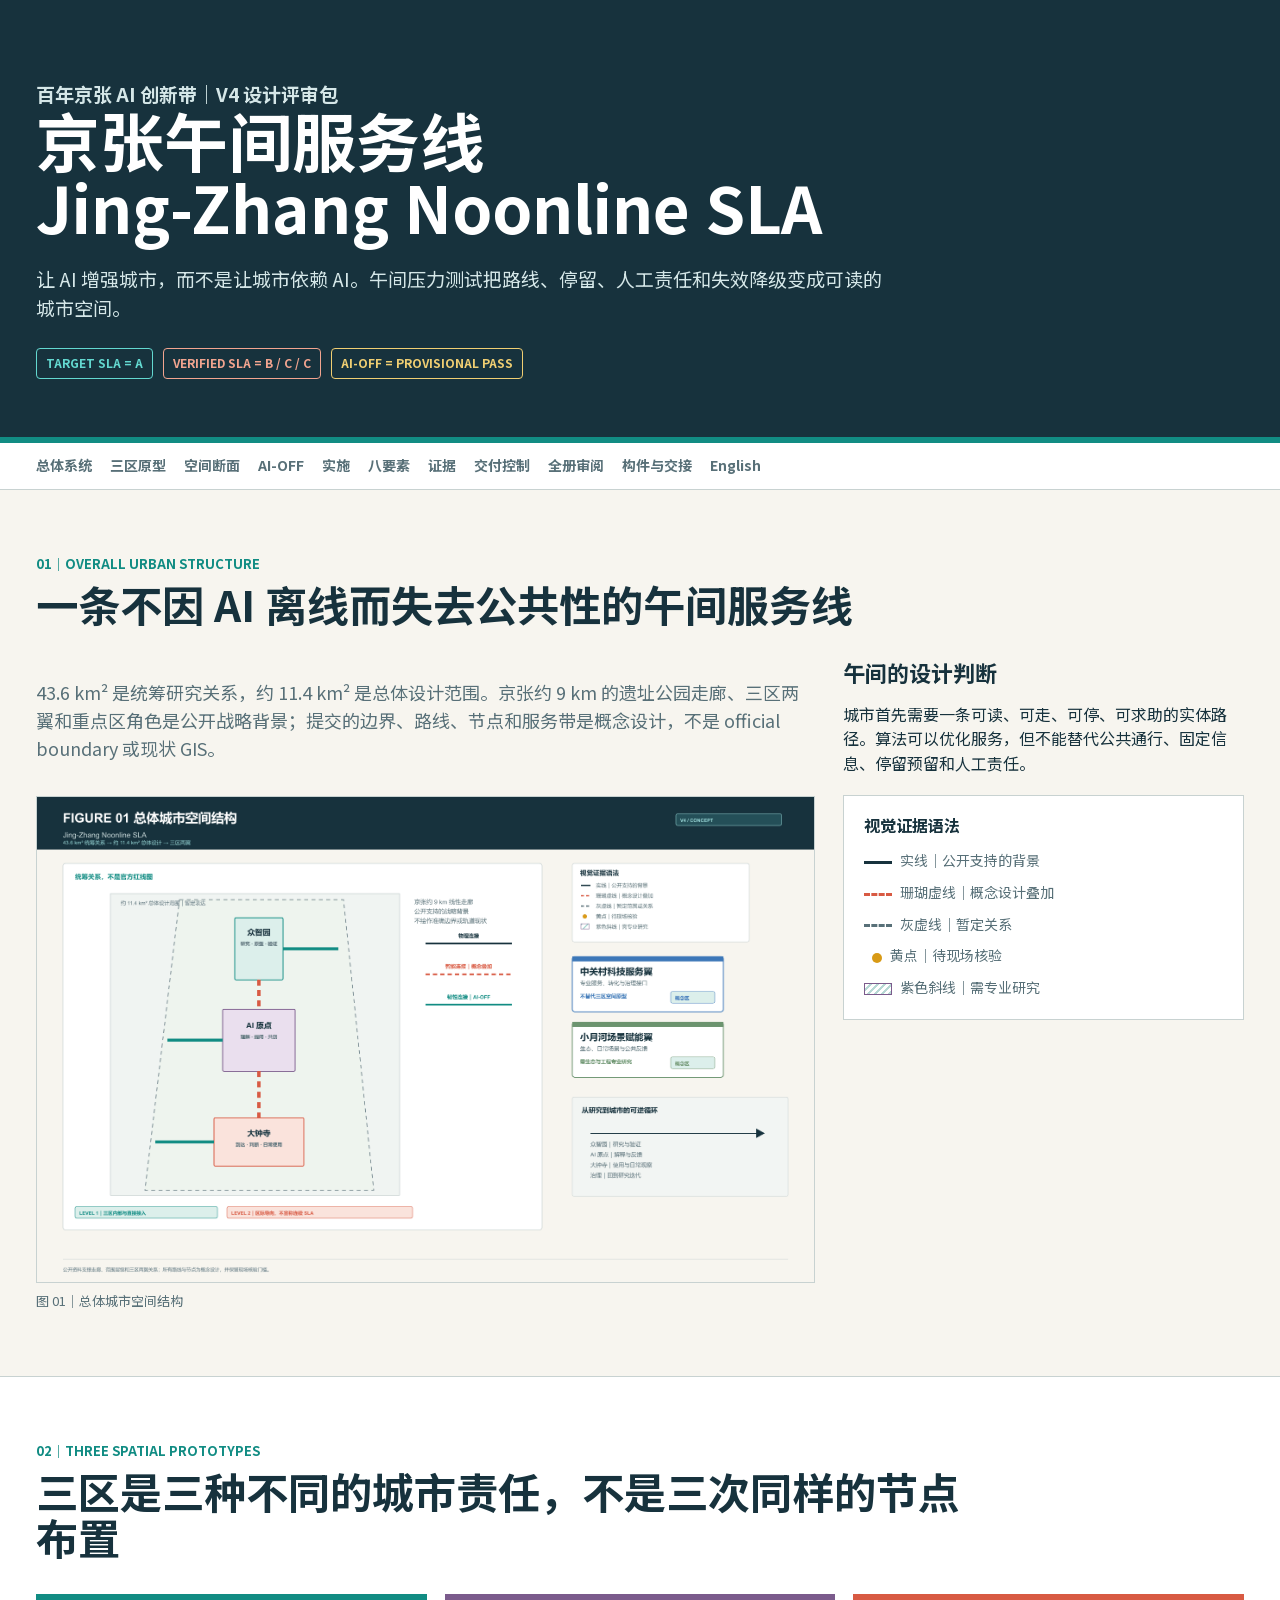
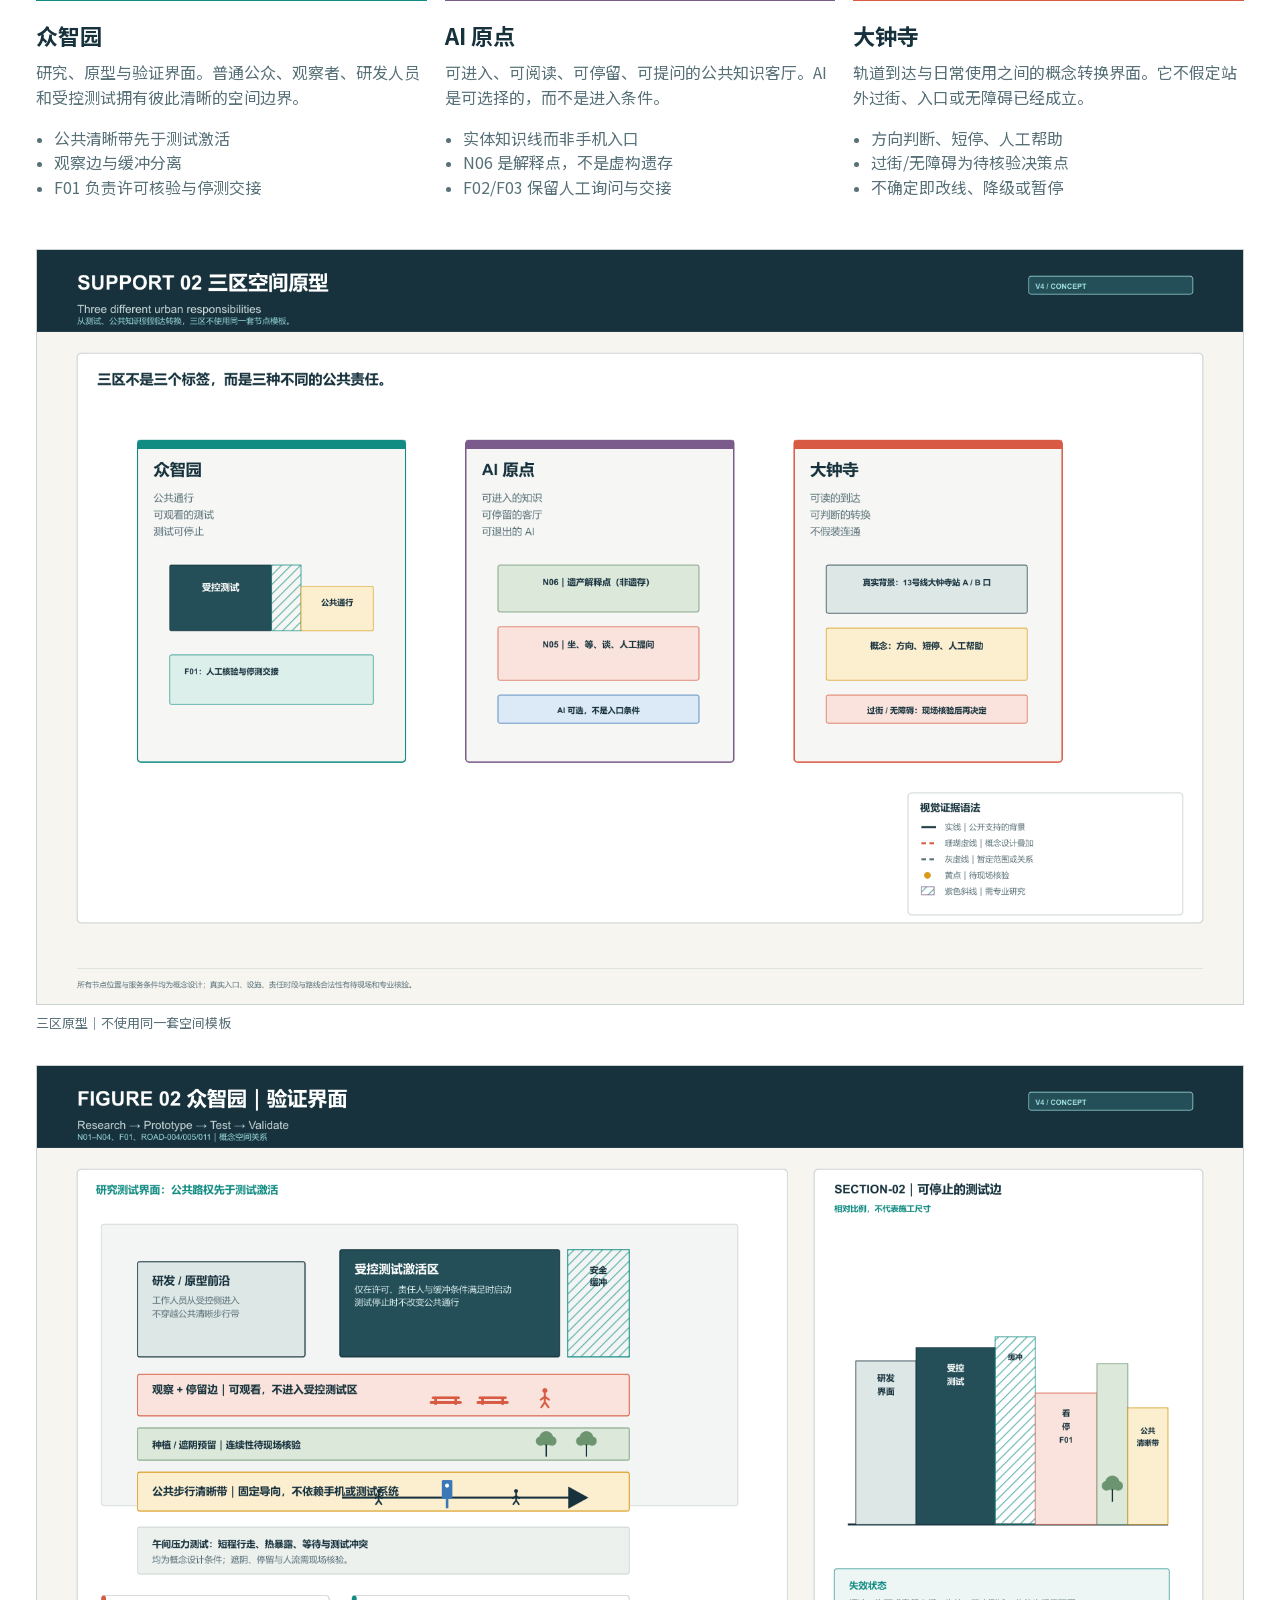
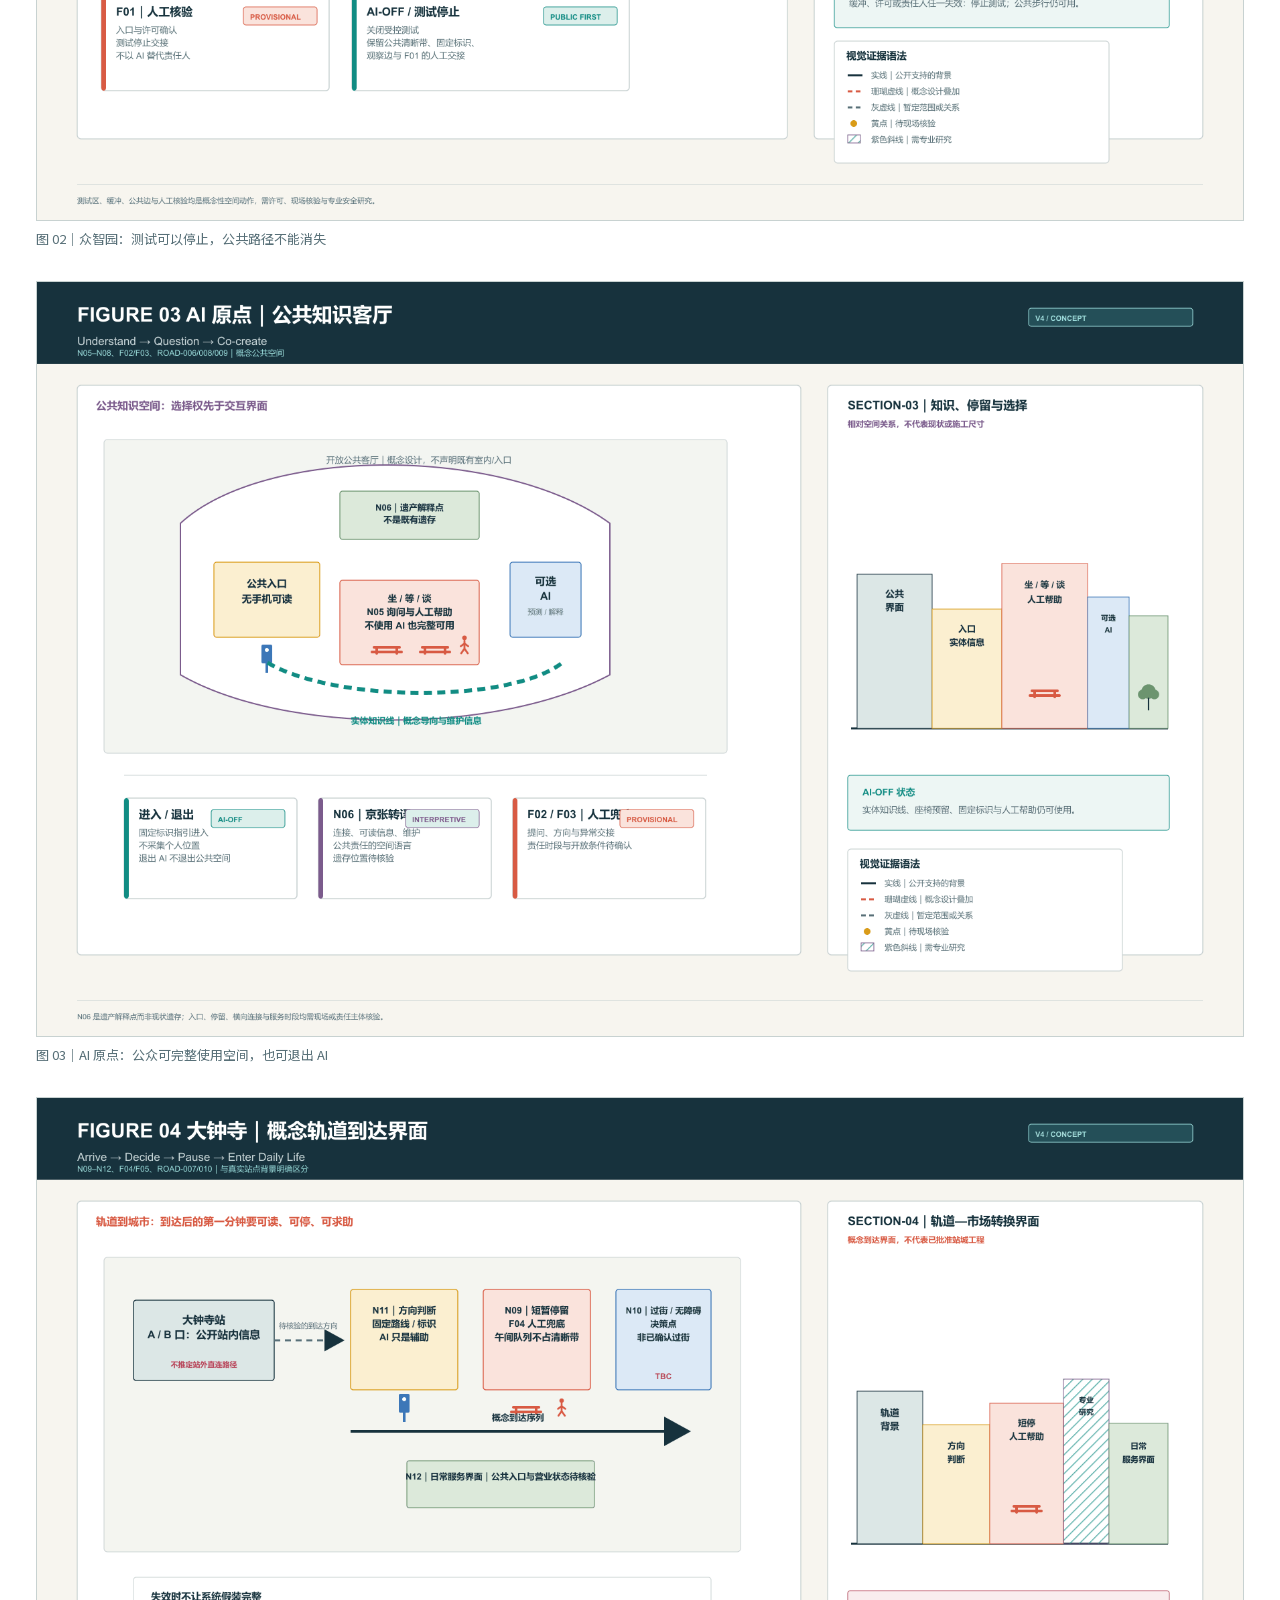
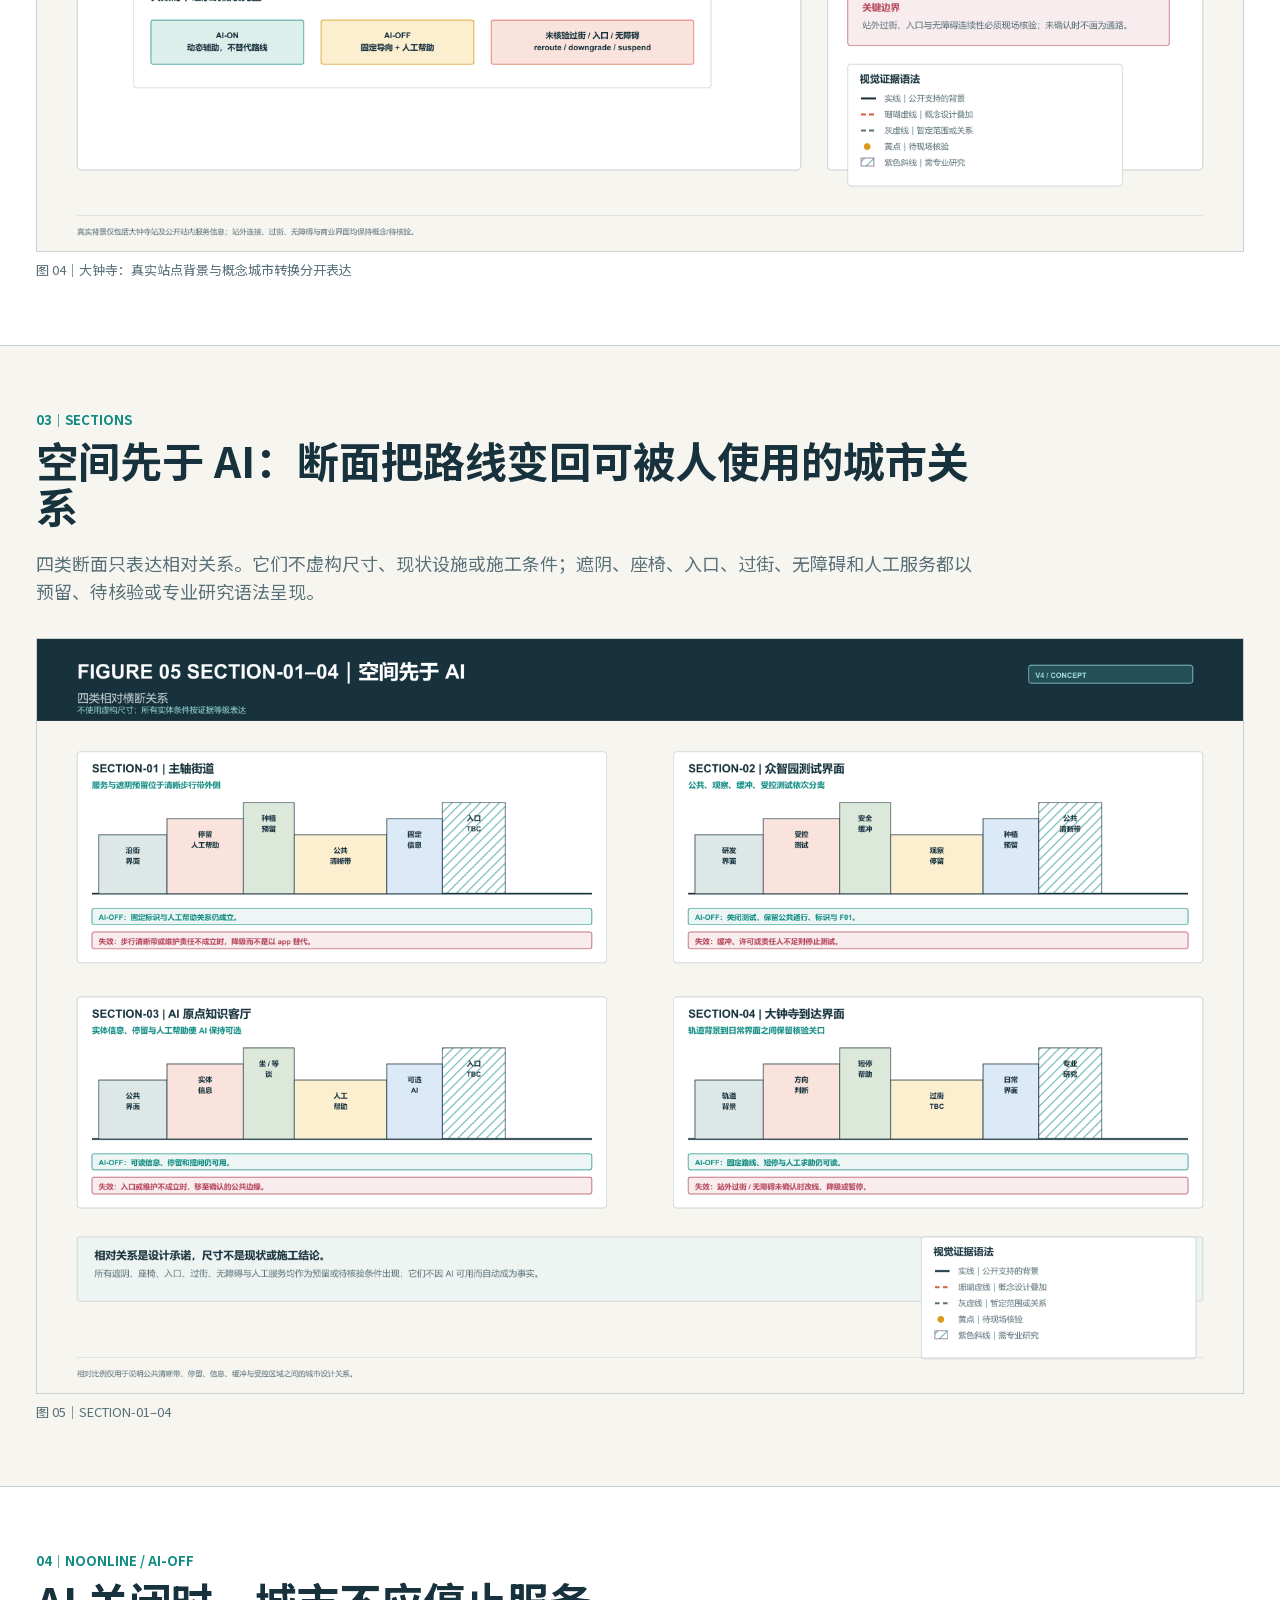
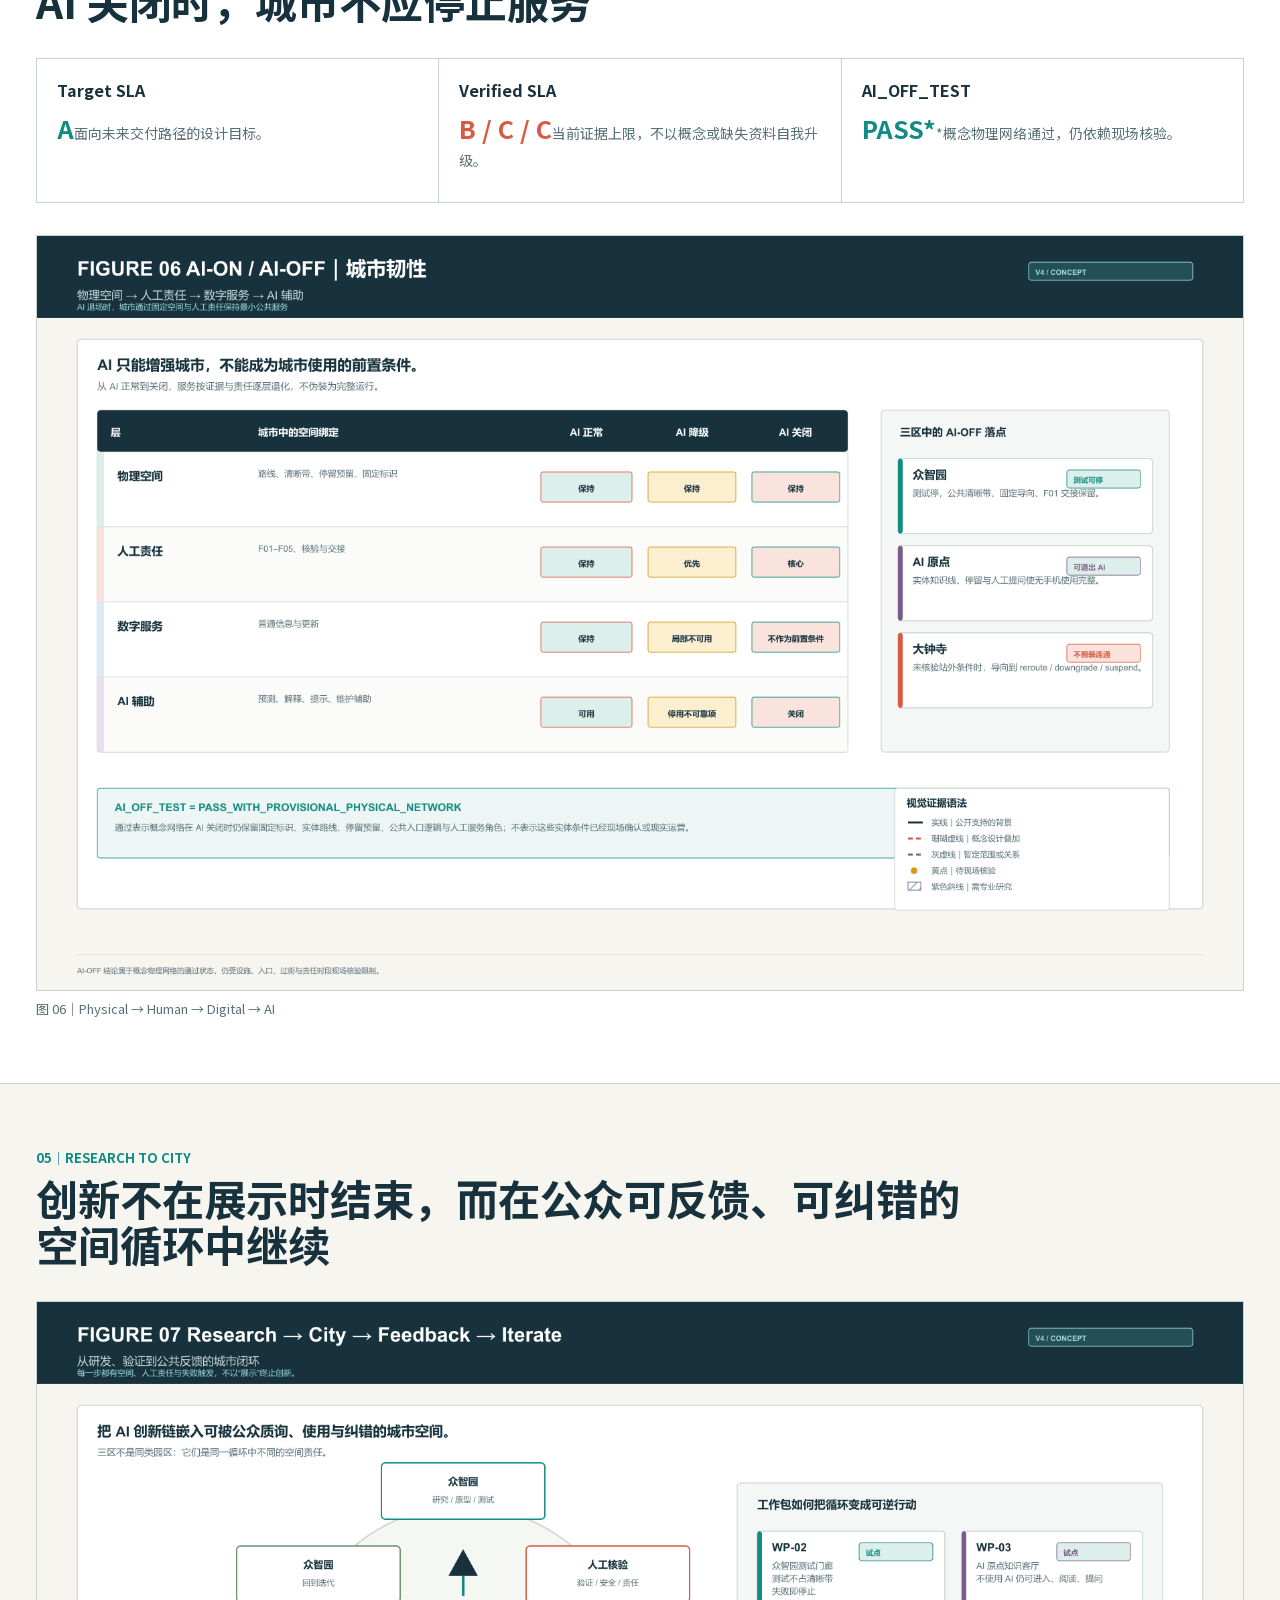
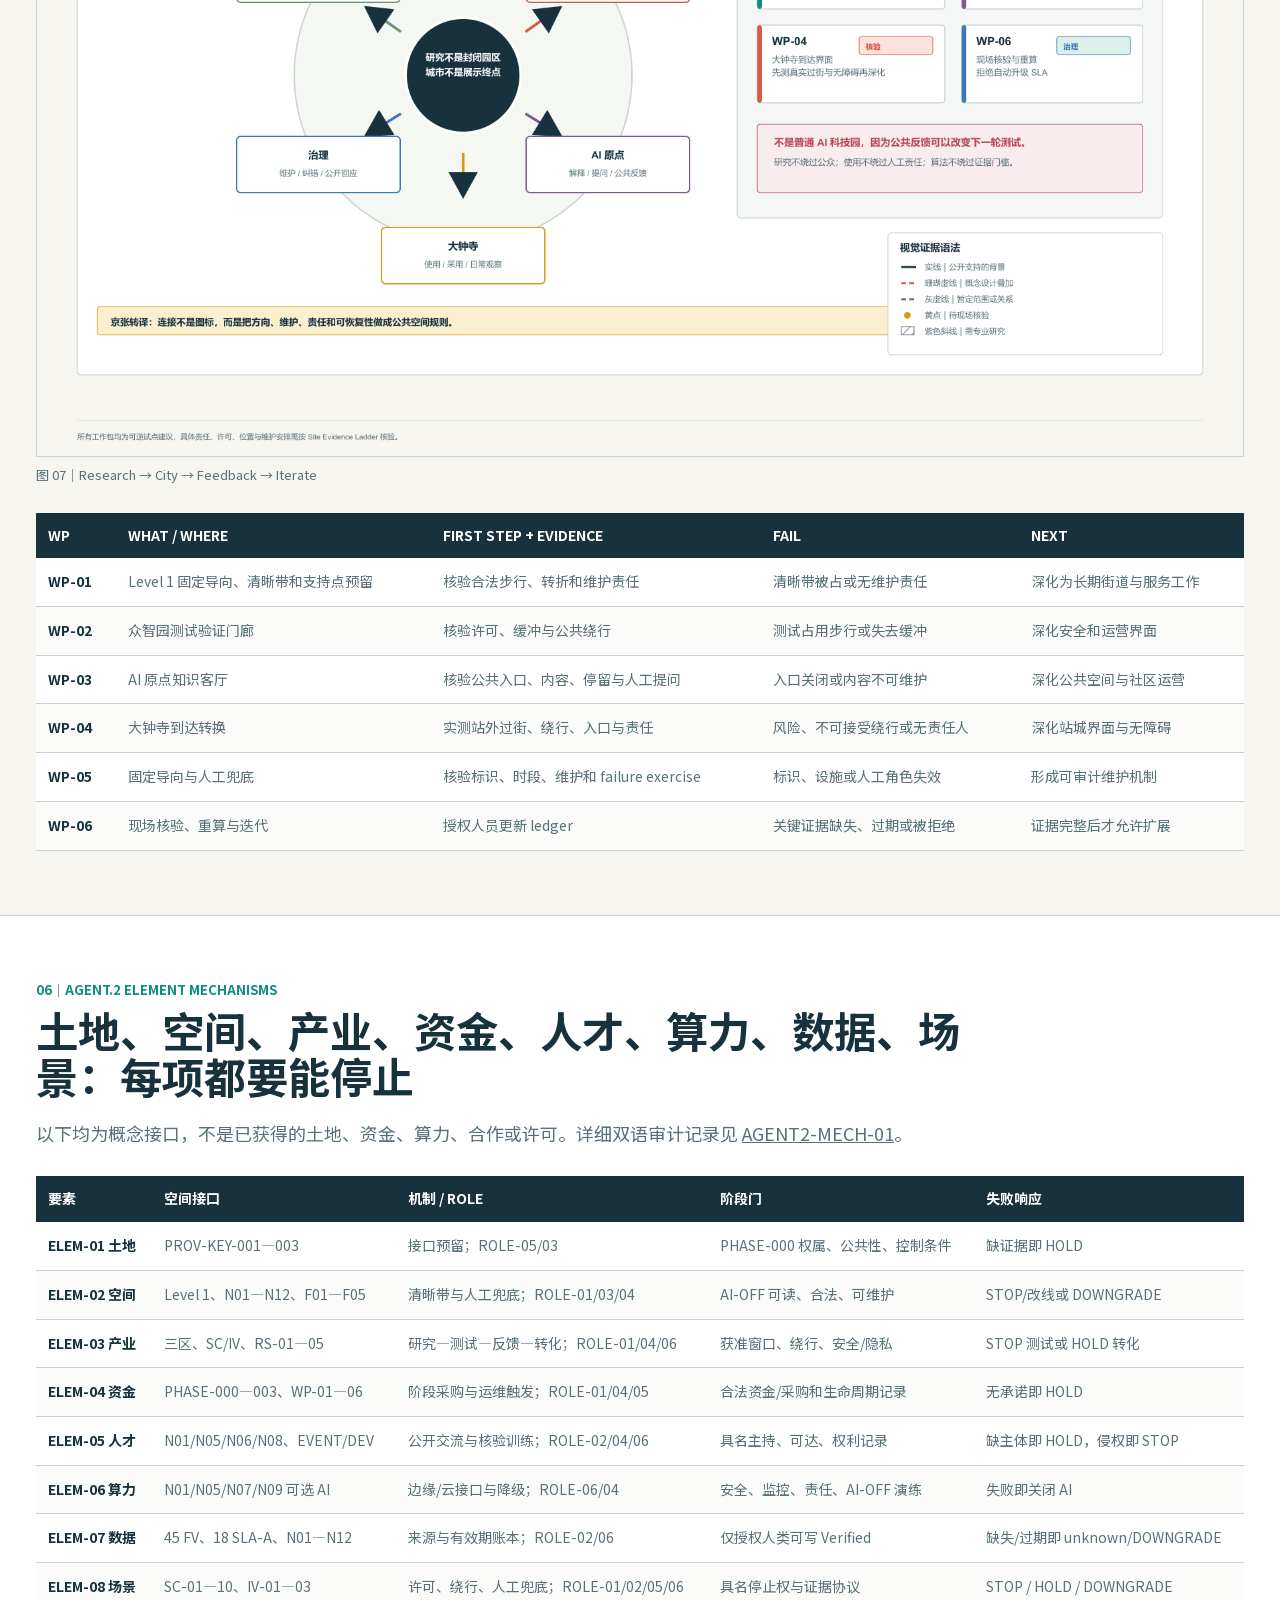
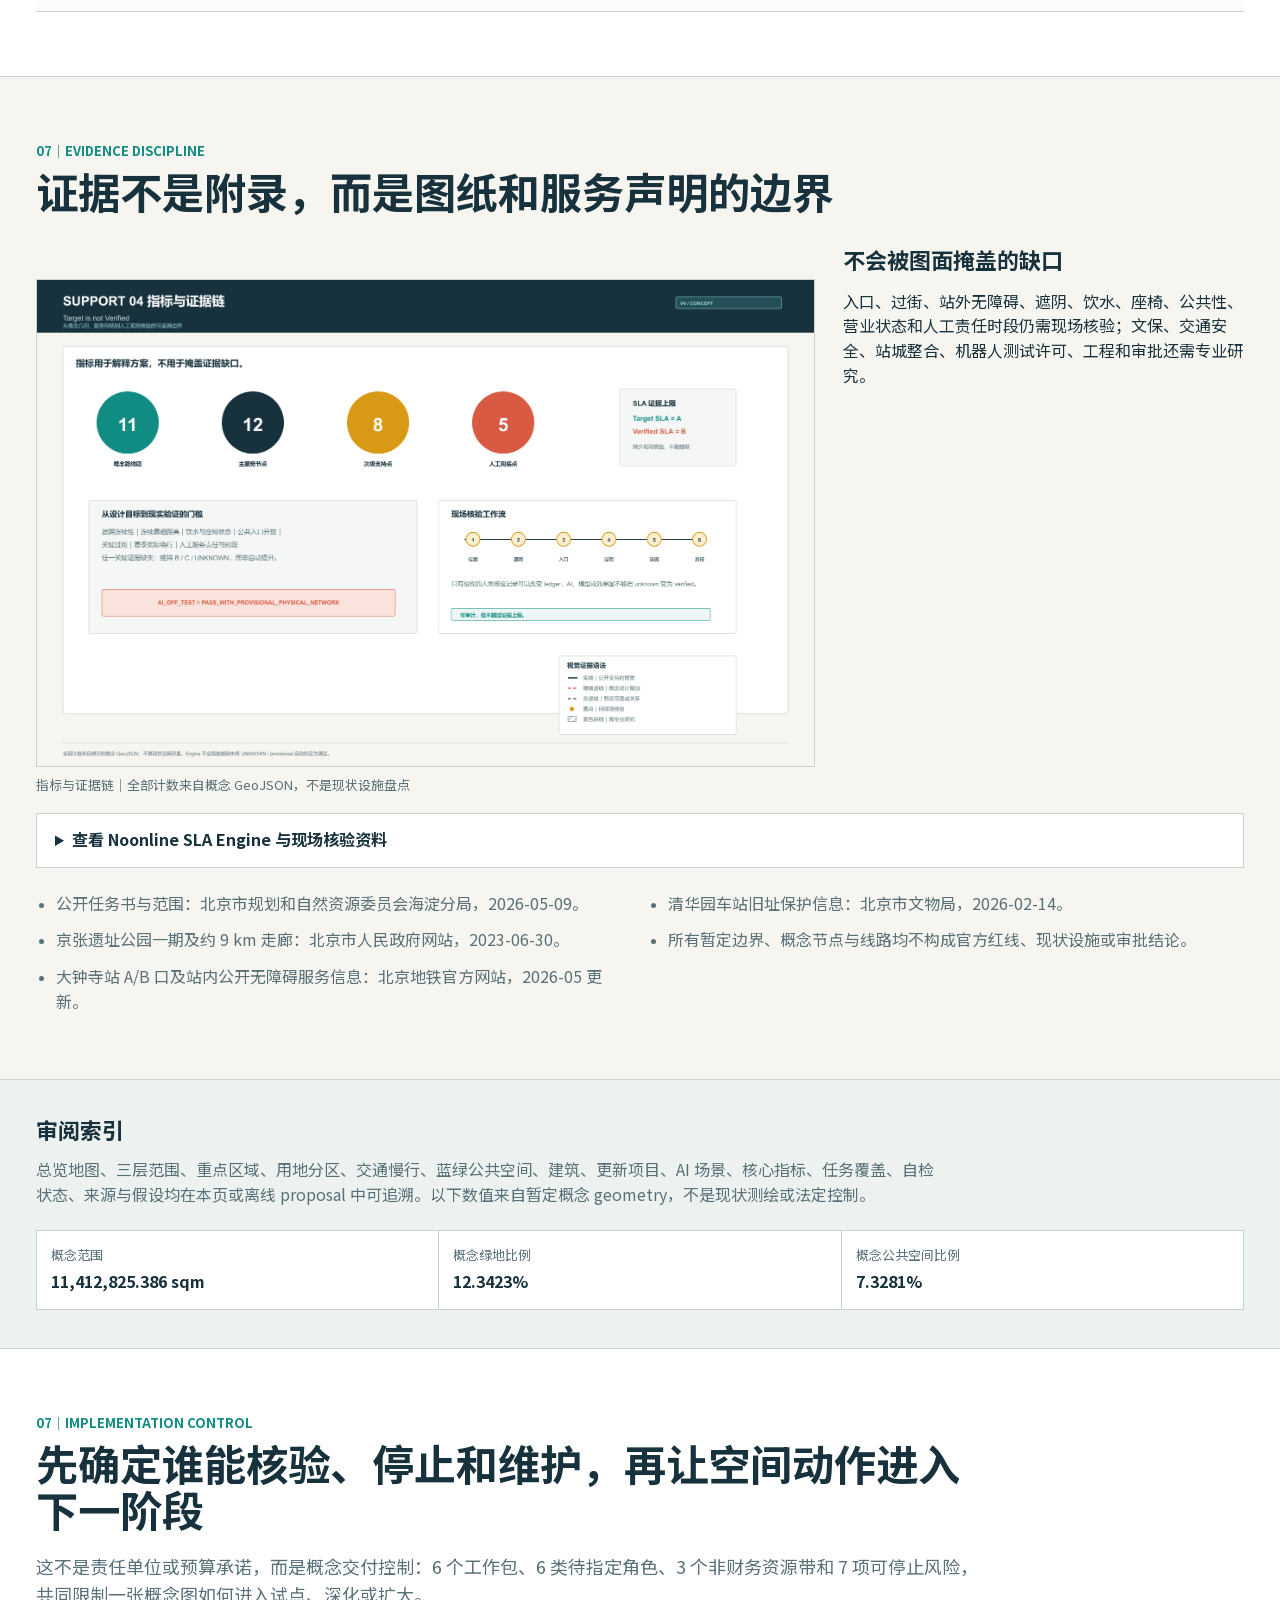
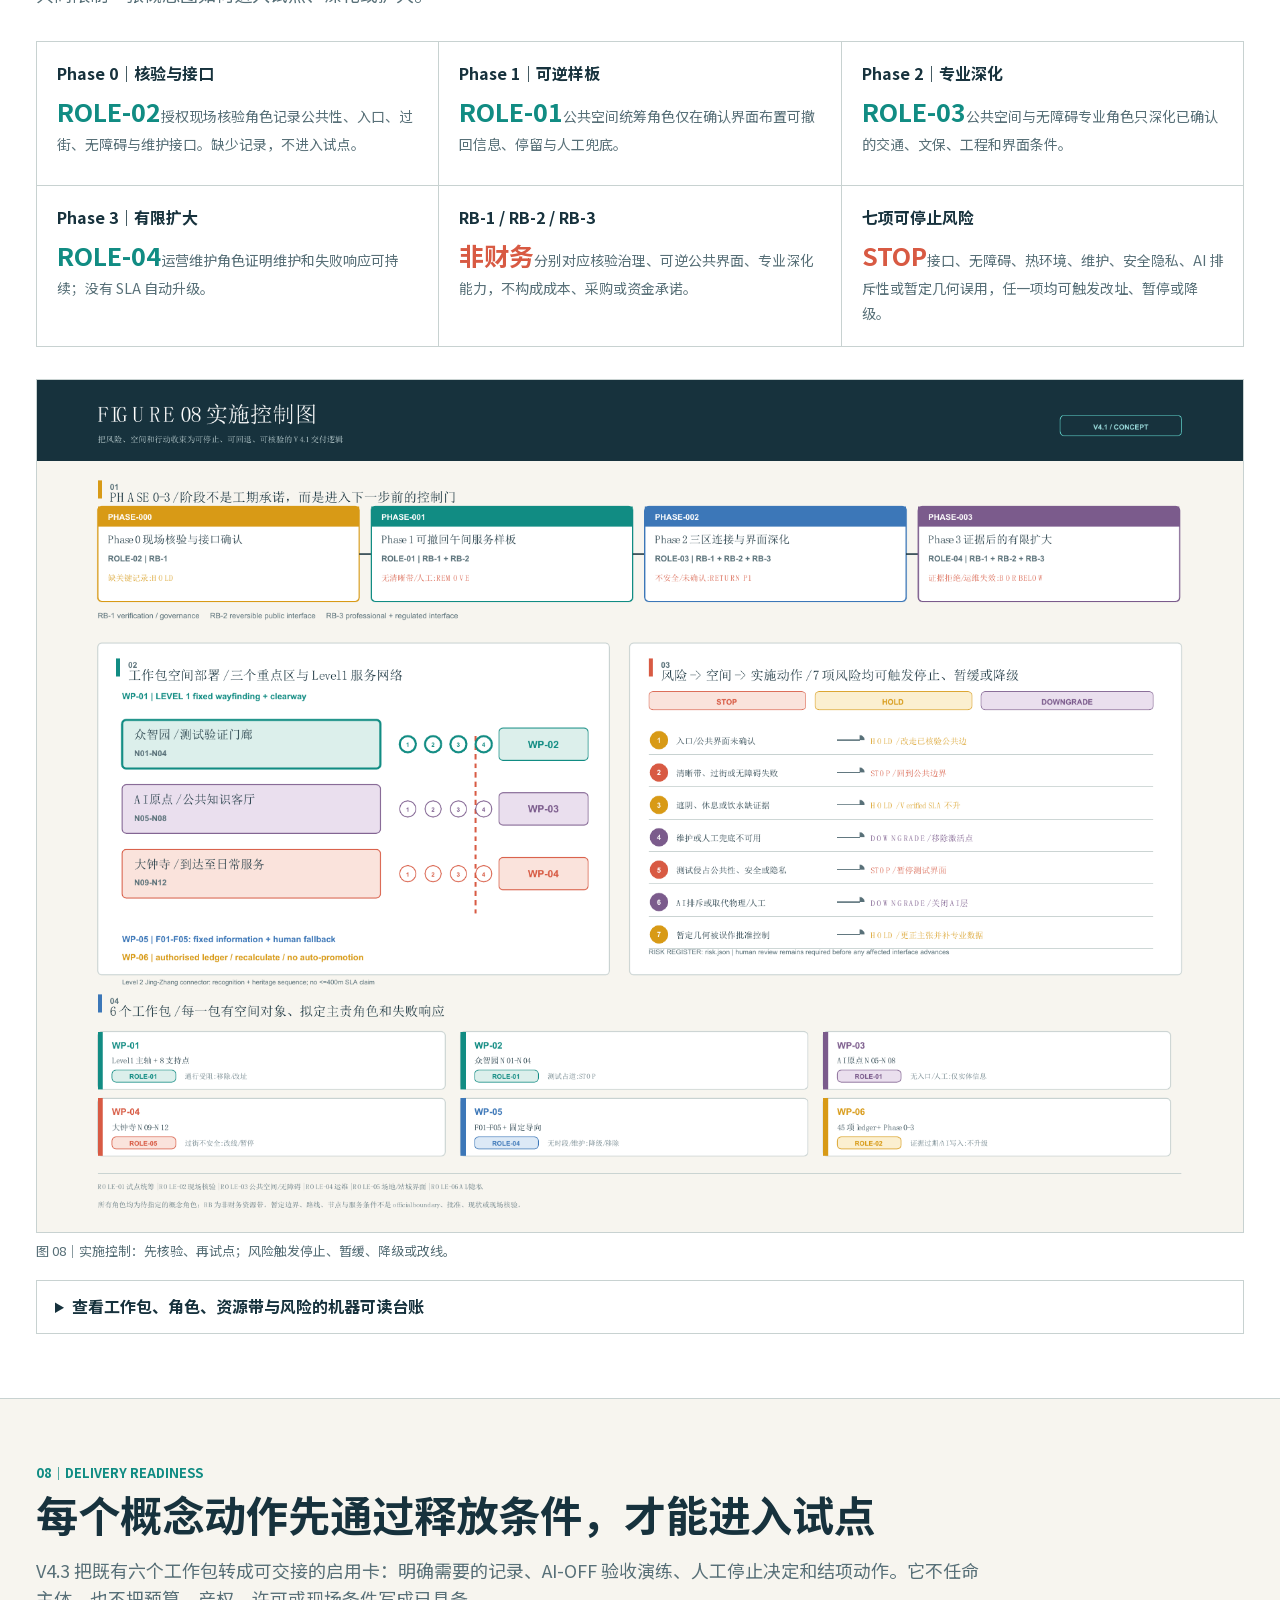
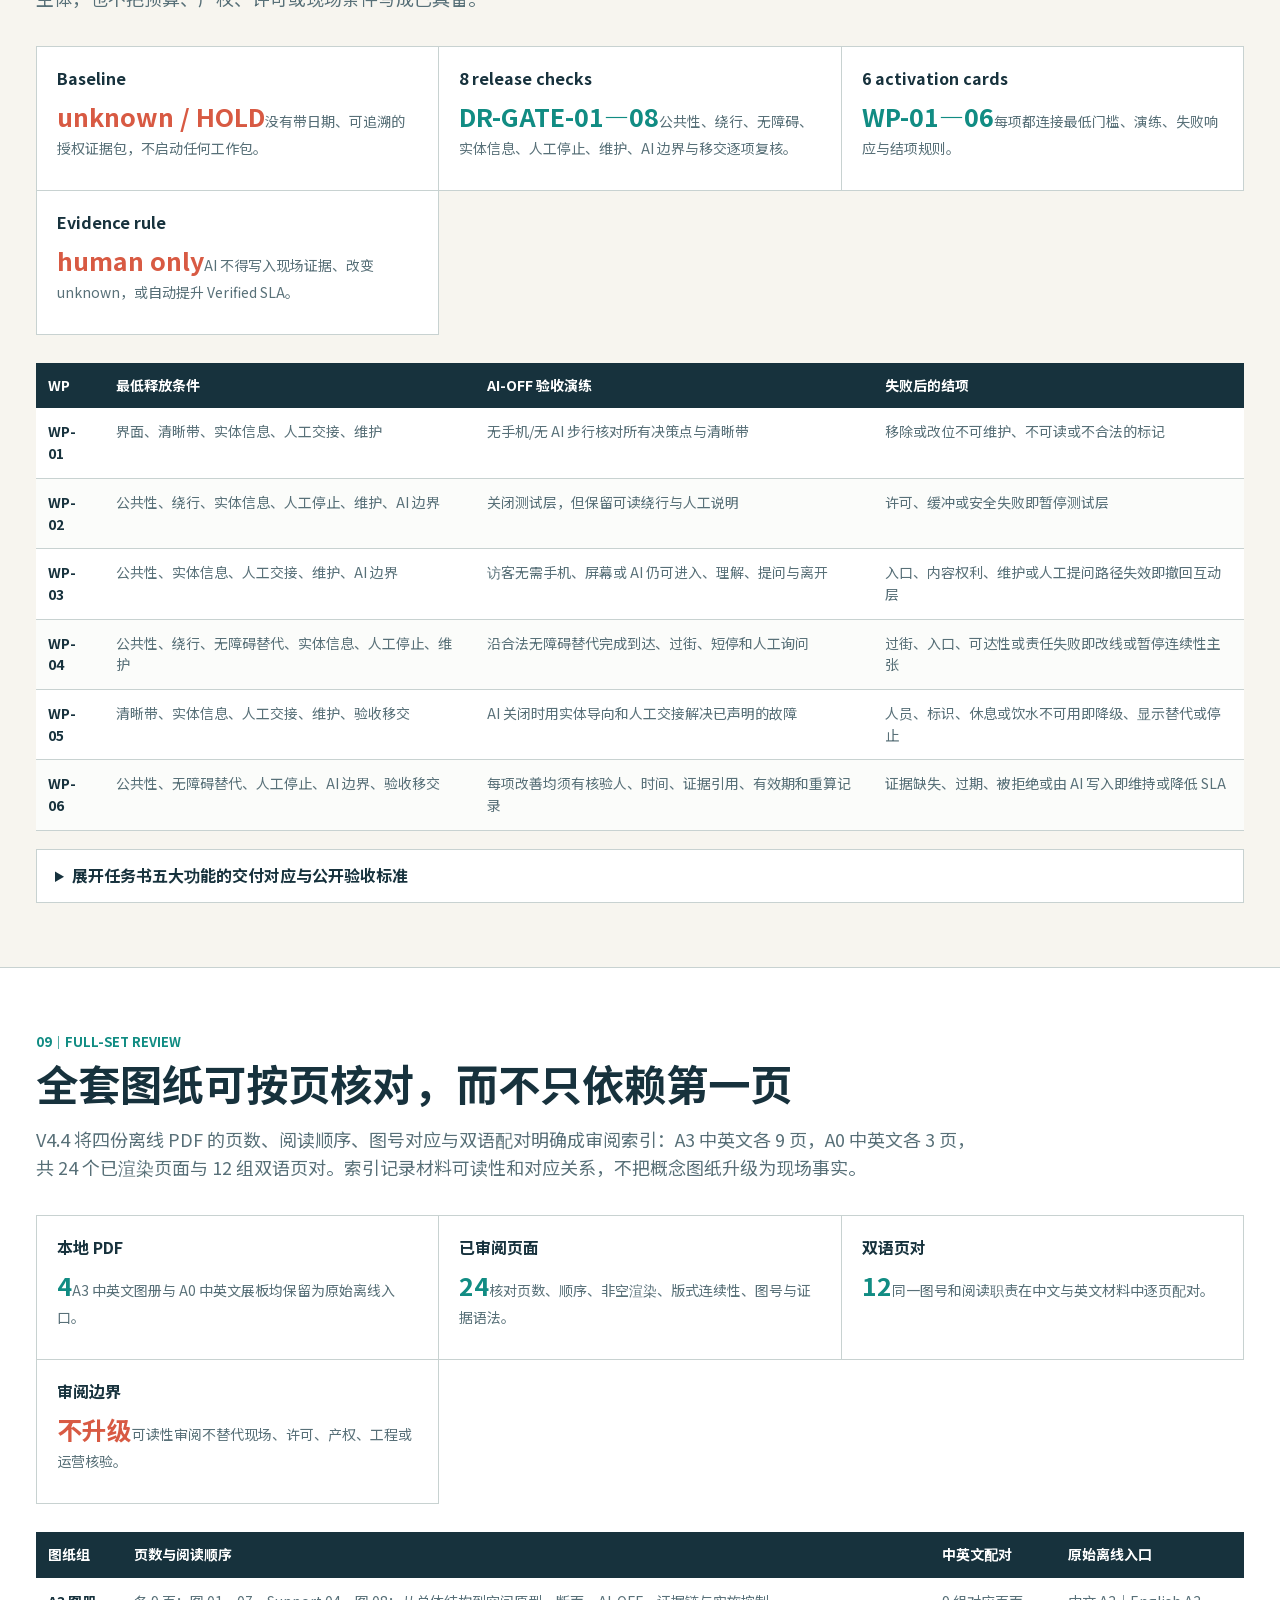
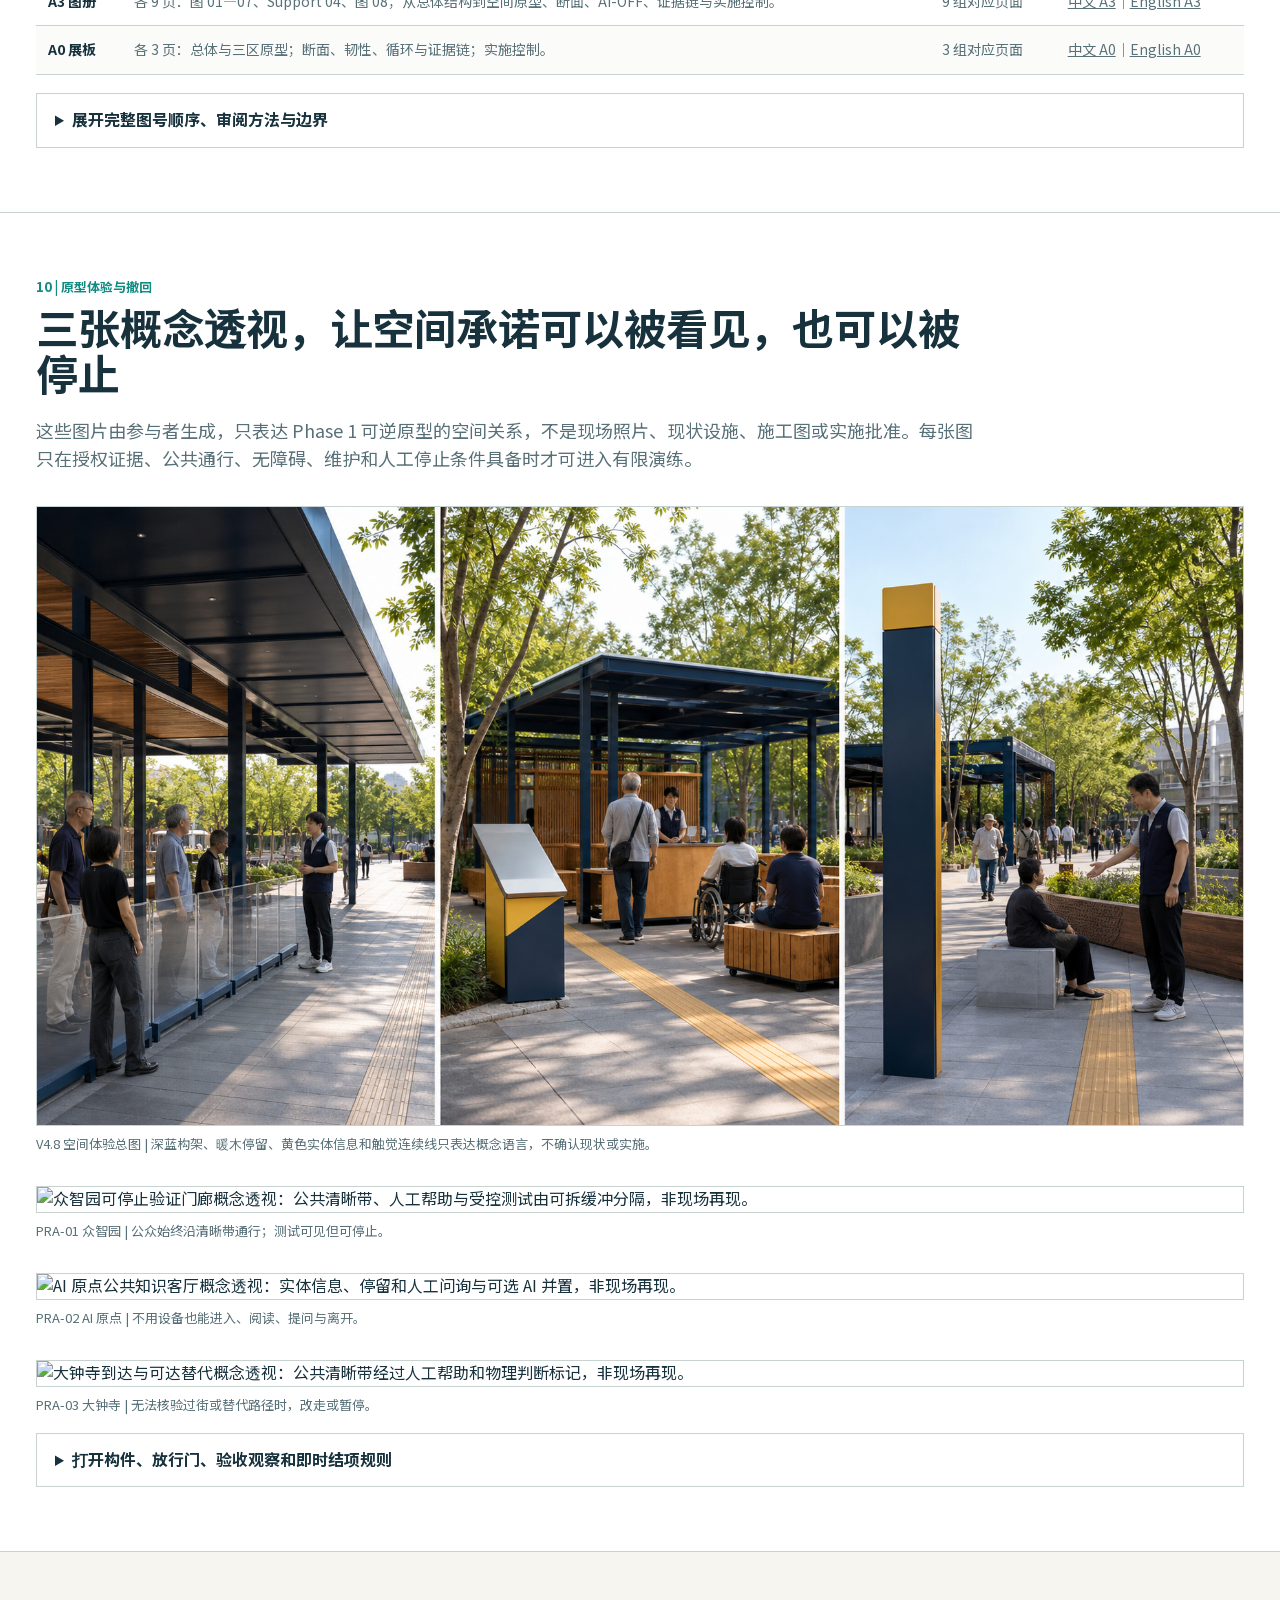
==== commit e4649044: "Add V4.8 spatial experience visual" ====
--- a/submissions/Rainyy-Yan/jingzhang-noonline-sla/visual/index.html
+++ b/submissions/Rainyy-Yan/jingzhang-noonline-sla/visual/index.html
@@ -7,6 +7,7 @@
   <title>京张午间服务线｜Noonline SLA</title>
   <link rel="stylesheet" href="assets/noonline-cjk-font.css">
   <link rel="stylesheet" href="assets/v4-review.css">
+  <script src="assets/v4_6-award-walkthrough.js" defer></script>
 </head>
 <body>
   <a class="skip" href="#review">跳至设计内容</a>
@@ -16,7 +17,7 @@
     <p>让 AI 增强城市，而不是让城市依赖 AI。午间压力测试把路线、停留、人工责任和失效降级变成可读的城市空间。</p>
     <div class="hero-meta"><span class="pill teal">TARGET SLA = A</span><span class="pill coral">VERIFIED SLA = B / C / C</span><span class="pill gold">AI-OFF = PROVISIONAL PASS</span></div>
   </header>
-  <nav aria-label="页面导航"><a href="#system">总体系统</a><a href="#areas">三区原型</a><a href="#sections">空间断面</a><a href="#resilience">AI-OFF</a><a href="#implementation">实施</a><a href="#agent2-elements">八要素</a><a href="#evidence">证据</a><a href="index.en.html" lang="en">English</a></nav>
+  <nav aria-label="页面导航"><a href="#system">总体系统</a><a href="#areas">三区原型</a><a href="#sections">空间断面</a><a href="#resilience">AI-OFF</a><a href="#implementation">实施</a><a href="#agent2-elements">八要素</a><a href="#evidence">证据</a><a href="#delivery-readiness">交付控制</a><a href="#full-set-review">全册审阅</a><a href="#field-kit">构件与交接</a><a href="index.en.html" lang="en">English</a></nav>
   <main id="review">
     <section class="band" id="system"><div class="inner">
       <p class="kicker">01｜Overall Urban Structure</p><h2>一条不因 AI 离线而失去公共性的午间服务线</h2>
@@ -33,13 +34,18 @@
     <section class="band" id="sections"><div class="inner"><p class="kicker">03｜Sections</p><h2>空间先于 AI：断面把路线变回可被人使用的城市关系</h2><p class="lede">四类断面只表达相对关系。它们不虚构尺寸、现状设施或施工条件；遮阴、座椅、入口、过街、无障碍和人工服务都以预留、待核验或专业研究语法呈现。</p><figure class="figure"><img src="../assets/figures/v4-figure-05-sections-01-04.png" alt="四个相对断面，分别为主轴、众智园测试界面、AI 原点知识客厅和大钟寺到达界面。"><figcaption>图 05｜SECTION-01–04</figcaption></figure></div></section>
     <section class="band alt" id="resilience"><div class="inner"><p class="kicker">04｜Noonline / AI-OFF</p><h2>AI 关闭时，城市不应停止服务</h2><div class="status-grid"><div class="status"><strong>Target SLA</strong><span class="value">A</span><span>面向未来交付路径的设计目标。</span></div><div class="status warning"><strong>Verified SLA</strong><span class="value">B / C / C</span><span>当前证据上限，不以概念或缺失资料自我升级。</span></div><div class="status"><strong>AI_OFF_TEST</strong><span class="value">PASS*</span><span>*概念物理网络通过，仍依赖现场核验。</span></div></div><figure class="figure"><img src="../assets/figures/v4-figure-06-ai-on-off-resilience.png" alt="AI 正常、降级和关闭时，物理空间、人工责任、数字服务和 AI 辅助逐层变化，并对应三个重点区。"><figcaption>图 06｜Physical → Human → Digital → AI</figcaption></figure></div></section>
     <section class="band" id="implementation"><div class="inner"><p class="kicker">05｜Research to City</p><h2>创新不在展示时结束，而在公众可反馈、可纠错的空间循环中继续</h2><figure class="figure"><img src="../assets/figures/v4-figure-07-research-city-feedback.png" alt="从众智园研究测试、人工核验、AI 原点公共反馈、大钟寺日常使用、治理维护再回到迭代的循环图。"><figcaption>图 07｜Research → City → Feedback → Iterate</figcaption></figure><table class="wp"><thead><tr><th>WP</th><th>WHAT / WHERE</th><th>FIRST STEP + EVIDENCE</th><th>FAIL</th><th>NEXT</th></tr></thead><tbody><tr><td>WP-01</td><td>Level 1 固定导向、清晰带和支持点预留</td><td>核验合法步行、转折和维护责任</td><td>清晰带被占或无维护责任</td><td>深化为长期街道与服务工作</td></tr><tr><td>WP-02</td><td>众智园测试验证门廊</td><td>核验许可、缓冲与公共绕行</td><td>测试占用步行或失去缓冲</td><td>深化安全和运营界面</td></tr><tr><td>WP-03</td><td>AI 原点知识客厅</td><td>核验公共入口、内容、停留与人工提问</td><td>入口关闭或内容不可维护</td><td>深化公共空间与社区运营</td></tr><tr><td>WP-04</td><td>大钟寺到达转换</td><td>实测站外过街、绕行、入口与责任</td><td>风险、不可接受绕行或无责任人</td><td>深化站城界面与无障碍</td></tr><tr><td>WP-05</td><td>固定导向与人工兜底</td><td>核验标识、时段、维护和 failure exercise</td><td>标识、设施或人工角色失效</td><td>形成可审计维护机制</td></tr><tr><td>WP-06</td><td>现场核验、重算与迭代</td><td>授权人员更新 ledger</td><td>关键证据缺失、过期或被拒绝</td><td>证据完整后才允许扩展</td></tr></tbody></table></div></section>
-    <section class="band alt" id="agent2-elements"><div class="inner"><p class="kicker">06｜agent.2 Element Mechanisms</p><h2>土地、空间、产业、资金、人才、算力、数据、场景：每项都要能停止</h2><p class="lede">以下均为概念接口，不是已获得的土地、资金、算力、合作或许可。详细双语审计记录见 <a href="assets/v4_2-agent2-eight-element-mechanism-matrix.json">AGENT2-MECH-01</a>。</p><table class="wp"><thead><tr><th>要素</th><th>空间接口</th><th>机制 / ROLE</th><th>阶段门</th><th>失败响应</th></tr></thead><tbody><tr><td>ELEM-01 土地</td><td>PROV-KEY-001—003</td><td>接口预留；ROLE-05/03</td><td>PHASE-000 权属、公共性、控制条件</td><td>缺证据即 HOLD</td></tr><tr><td>ELEM-02 空间</td><td>Level 1、N01—N12、F01—F05</td><td>清晰带与人工兜底；ROLE-01/03/04</td><td>AI-OFF 可读、合法、可维护</td><td>STOP/改线或 DOWNGRADE</td></tr><tr><td>ELEM-03 产业</td><td>三区、SC/IV、RS-01—05</td><td>研究—测试—反馈—转化；ROLE-01/04/06</td><td>获准窗口、绕行、安全/隐私</td><td>STOP 测试或 HOLD 转化</td></tr><tr><td>ELEM-04 资金</td><td>PHASE-000—003、WP-01—06</td><td>阶段采购与运维触发；ROLE-01/04/05</td><td>合法资金/采购和生命周期记录</td><td>无承诺即 HOLD</td></tr><tr><td>ELEM-05 人才</td><td>N01/N05/N06/N08、EVENT/DEV</td><td>公开交流与核验训练；ROLE-02/04/06</td><td>具名主持、可达、权利记录</td><td>缺主体即 HOLD，侵权即 STOP</td></tr><tr><td>ELEM-06 算力</td><td>N01/N05/N07/N09 可选 AI</td><td>边缘/云接口与降级；ROLE-06/04</td><td>安全、监控、责任、AI-OFF 演练</td><td>失败即关闭 AI</td></tr><tr><td>ELEM-07 数据</td><td>45 FV、18 SLA-A、N01—N12</td><td>来源与有效期账本；ROLE-02/06</td><td>仅授权人类可写 Verified</td><td>缺失/过期即 unknown/DOWNGRADE</td></tr><tr><td>ELEM-08 场景</td><td>SC-01—10、IV-01—03</td><td>许可、绕行、人工兜底；ROLE-01/02/05/06</td><td>具名停止权与证据协议</td><td>STOP / HOLD / DOWNGRADE</td></tr></tbody></table></div></section>
+    <section class="band alt" id="agent2-elements"><div class="inner"><p class="kicker">06｜agent.2 Element Mechanisms</p><h2>土地、空间、产业、资金、人才、算力、数据、场景：每项都要能停止</h2><p class="lede">以下均为概念接口，不是已获得的土地、资金、算力、合作或许可。详细双语审计记录见 <a href="assets/v4_2-agent2-eight-element-mechanism-matrix.json">AGENT2-MECH-01</a>。</p><table class="wp"><thead><tr><th>要素</th><th>空间接口</th><th>机制 / ROLE</th><th>阶段门</th><th>失败响应</th></tr></thead><tbody><tr><td>ELEM-01 土地</td><td>PROV-KEY-001—003</td><td>接口预留；ROLE-05/03</td><td>PHASE-000 权属、公共性、控制条件</td><td>缺证据即 HOLD</td></tr><tr><td>ELEM-02 空间</td><td>Level 1、N01—N12、F01—F05</td><td>清晰带与人工兜底；ROLE-01/03/04</td><td>AI-OFF 可读、合法、可维护</td><td>STOP/改线或 DOWNGRADE</td></tr><tr><td>ELEM-03 产业</td><td>三区、SC/IV、RS-01—05</td><td>研究—测试—反馈—转化；ROLE-01/04/06</td><td>获准窗口、绕行、安全/隐私</td><td>STOP 测试或 HOLD 转化</td></tr><tr><td>ELEM-04 资金</td><td>PHASE-000—003、WP-01—06</td><td>阶段采购与运维触发；ROLE-01/04/05</td><td>合法资金/采购和生命周期记录</td><td>无承诺即 HOLD</td></tr><tr><td>ELEM-05 人才</td><td>N01/N05/N06/N08、EVENT/DEV</td><td>公开交流与核验训练；ROLE-02/04/06</td><td>具名主持、可达、权利记录</td><td>缺主体即 HOLD，侵权即 STOP</td></tr><tr><td>ELEM-06 算力</td><td>N01/N05/N07/N09 可选 AI</td><td>边缘/云接口与降级；ROLE-06/04</td><td>安全、监控、责任、AI-OFF 演练</td><td>失败即关闭 AI</td></tr><tr><td>ELEM-07 数据</td><td>45 FV、18 SLA-A、N01—N12</td><td>来源与有效期账本；ROLE-02/06</td><td>仅授权人类可写 Verified</td><td>缺失/过期即 unknown/DOWNGRADE</td></tr><tr><td>ELEM-08 场景</td><td>SC-01—10、IV-01—03</td><td>许可、绕行、人工兜底；ROLE-01/02/05/06</td><td>具名停止权与证据协议</td><td>STOP / HOLD / DOWNGRADE</td></tr></tbody></table></div></section>
 <section class="band" id="evidence"><div class="inner"><p class="kicker">07｜Evidence Discipline</p><h2>证据不是附录，而是图纸和服务声明的边界</h2><div class="split"><div><figure class="figure"><img src="../assets/figures/metrics-evidence.png" alt="概念路线、节点和人工核验门槛的计数与证据链图。"><figcaption>指标与证据链｜全部计数来自概念 GeoJSON，不是现状设施盘点</figcaption></figure></div><aside class="coral"><h3>不会被图面掩盖的缺口</h3><p>入口、过街、站外无障碍、遮阴、饮水、座椅、公共性、营业状态和人工责任时段仍需现场核验；文保、交通安全、站城整合、机器人测试许可、工程和审批还需专业研究。</p></aside></div><details><summary>查看 Noonline SLA Engine 与现场核验资料</summary><p>Engine 对现有概念路线、故障情景和证据链进行确定性离线检查。它不会把 unknown、provisional 或 not field verified 自动判为满足。</p><!-- FIELD_VERIFICATION_PACK:BEGIN -->
 <section id="v2-field-verification" class="warning"><h2>V2 现场核验清单</h2><p>本清单由机器可读 ledger 自动生成。全部任务当前为 unknown，不代表任何遮阴、饮水、座椅、入口、过街、绕行或人工服务已经被现场核验。</p><p><strong>Target SLA = A；Verified SLA = B。SLA-A 的 18 项 mandatory evidence 尚未完成，因此 blocked。AI 不得写入 observed、verified 或 rejected。</strong></p><details><summary>展开 45 项任务</summary><div style="overflow-x:auto;margin-top:12px"><table><thead><tr><th>任务</th><th>对象</th><th>所需证据</th><th>核验方法</th><th>通过 / 失败</th><th>状态</th><th>SLA 影响</th></tr></thead><tbody><tr><td>FV-SLA-A-SHADE-CONTINUITY-SLA-A<br><small>遮阴连续性</small></td><td>SLA-A · route:SLA-A</td><td>Geolocated route-segment observation at the specified midday sampling window, including shade/solar-exposure record and attachment.</td><td>Walk the declared reference axis segment; record continuous shaded and exposed intervals with timestamped, geolocated evidence.</td><td>Observed shaded coverage meets the pre-approved route threshold for the specified sampling window. / A gap beyond the approved exposure threshold is observed, or the route cannot be observed safely.</td><td><strong>unknown</strong></td><td>Blocks SLA-A promotion when not verified; rejection triggers route-service review.</td></tr>\n<tr><td>FV-SLA-A-CONTINUOUS-EXPOSURE-SLA-A<br><small>连续暴晒距离</small></td><td>SLA-A · route:SLA-A</td><td>Timestamped, geolocated walking survey showing the longest continuously exposed interval.</td><td>Traverse the reference segment during the approved time window and measure each uninterrupted exposure interval.</td><td>The longest exposed interval is within the pre-approved maximum. / The longest exposed interval exceeds the pre-approved maximum or no reliable measurement is available.</td><td><strong>unknown</strong></td><td>Blocks SLA-A promotion when not verified; rejection triggers route-service review.</td></tr>\n<tr><td>FV-SLA-A-SUMMER-DETOUR-SLA-A<br><small>夏季实际绕行</small></td><td>SLA-A · route:SLA-A</td><td>Geolocated accessible route trace comparing the declared reference route and the actual shade/access detour.</td><td>Walk the practical accessible alternative in the approved summer sampling window; record distance and access constraints.</td><td>The measured detour is within the pre-approved threshold and preserves accessibility. / The detour exceeds the threshold, becomes inaccessible, or cannot be completed.</td><td><strong>unknown</strong></td><td>Blocks SLA-A promotion when not verified; rejection requires a remain-B or downgrade review.</td></tr>\n<tr><td>FV-SLA-A-STATIC-WAYFINDING-SLA-A<br><small>离线固定导向</small></td><td>SLA-A · route:SLA-A</td><td>Photographic or documented proof of fixed, legible, low-technology wayfinding covering the declared reference route.</td><td>Walk the route with AI and mobile services unavailable; document each required direction/decision point.</td><td>All required decision points have legible, durable offline guidance under the approved accessibility criteria. / A required decision point lacks legible offline guidance or requires AI/mobile access to proceed.</td><td><strong>unknown</strong></td><td>Blocks SLA-A promotion when not verified and affects AI-OFF support.</td></tr>\n<tr><td>FV-SLA-A-NODE-LOCATION-N01<br><small>节点真实位置</small></td><td>SLA-A · node:N01</td><td>Geolocated field record confirming the proposed node can be associated with a real, publicly accessible place or documenting why it cannot.</td><td>Visit the declared node context; record location, public accessibility and an attachment.</td><td>The node can be located and its context supports the declared design role without claiming an existing service facility. / The location is inaccessible, materially inconsistent with the declared role, or cannot be located.</td><td><strong>unknown</strong></td><td>Blocks SLA-A promotion when the node is mandatory; rejection triggers siting revision or downgrade review.</td></tr>\n<tr><td>FV-SLA-A-NODE-LOCATION-N02<br><small>节点真实位置</small></td><td>SLA-A · node:N02</td><td>Geolocated field record confirming the proposed node can be associated with a real, publicly accessible place or documenting why it cannot.</td><td>Visit the declared node context; record location, public accessibility and an attachment.</td><td>The node can be located and its context supports the declared design role without claiming an existing service facility. / The location is inaccessible, materially inconsistent with the declared role, or cannot be located.</td><td><strong>unknown</strong></td><td>Blocks SLA-A promotion when the node is mandatory; rejection triggers siting revision or downgrade review.</td></tr>\n<tr><td>FV-SLA-A-NODE-LOCATION-N03<br><small>节点真实位置</small></td><td>SLA-A · node:N03</td><td>Geolocated field record confirming the proposed node can be associated with a real, publicly accessible place or documenting why it cannot.</td><td>Visit the declared node context; record location, public accessibility and an attachment.</td><td>The node can be located and its context supports the declared design role without claiming an existing service facility. / The location is inaccessible, materially inconsistent with the declared role, or cannot be located.</td><td><strong>unknown</strong></td><td>Blocks SLA-A promotion when the node is mandatory; rejection triggers siting revision or downgrade review.</td></tr>\n<tr><td>FV-SLA-A-NODE-LOCATION-N04<br><small>节点真实位置</small></td><td>SLA-A · node:N04</td><td>Geolocated field record confirming the proposed node can be associated with a real, publicly accessible place or documenting why it cannot.</td><td>Visit the declared node context; record location, public accessibility and an attachment.</td><td>The node can be located and its context supports the declared design role without claiming an existing service facility. / The location is inaccessible, materially inconsistent with the declared role, or cannot be located.</td><td><strong>unknown</strong></td><td>Blocks SLA-A promotion when the node is mandatory; rejection triggers siting revision or downgrade review.</td></tr>\n<tr><td>FV-SLA-A-NODE-LOCATION-N05<br><small>节点真实位置</small></td><td>SLA-A · node:N05</td><td>Geolocated field record confirming the proposed node can be associated with a real, publicly accessible place or documenting why it cannot.</td><td>Visit the declared node context; record location, public accessibility and an attachment.</td><td>The node can be located and its context supports the declared design role without claiming an existing service facility. / The location is inaccessible, materially inconsistent with the declared role, or cannot be located.</td><td><strong>unknown</strong></td><td>Blocks SLA-A promotion when the node is mandatory; rejection triggers siting revision or downgrade review.</td></tr>\n<tr><td>FV-SLA-A-NODE-LOCATION-N06<br><small>节点真实位置</small></td><td>SLA-A · node:N06</td><td>Geolocated field record confirming the proposed node can be associated with a real, publicly accessible place or documenting why it cannot.</td><td>Visit the declared node context; record location, public accessibility and an attachment.</td><td>The node can be located and its context supports the declared design role without claiming an existing service facility. / The location is inaccessible, materially inconsistent with the declared role, or cannot be located.</td><td><strong>unknown</strong></td><td>Blocks SLA-A promotion when the node is mandatory; rejection triggers siting revision or downgrade review.</td></tr>\n<tr><td>FV-SLA-A-REST-NODES-N02<br><small>座椅与休息节点</small></td><td>SLA-A · node:N02</td><td>Field record of publicly usable resting provision, condition, access and operating constraint at the declared node.</td><td>Observe the node, document seating/rest provision, accessibility, condition and availability.</td><td>A usable, accessible rest opportunity is present and available under the approved service condition. / No usable rest opportunity is present, access is blocked, or condition is unsafe/unavailable.</td><td><strong>unknown</strong></td><td>Mandatory failures can keep the route at B or trigger downgrade review.</td></tr>\n<tr><td>FV-SLA-A-REST-NODES-N05<br><small>座椅与休息节点</small></td><td>SLA-A · node:N05</td><td>Field record of publicly usable resting provision, condition, access and operating constraint at the declared node.</td><td>Observe the node, document seating/rest provision, accessibility, condition and availability.</td><td>A usable, accessible rest opportunity is present and available under the approved service condition. / No usable rest opportunity is present, access is blocked, or condition is unsafe/unavailable.</td><td><strong>unknown</strong></td><td>Mandatory failures can keep the route at B or trigger downgrade review.</td></tr>\n<tr><td>FV-SLA-A-WATER-NODES-N02<br><small>饮水补给节点</small></td><td>SLA-A · node:N02</td><td>Field record of the actual public water option, availability status, access condition and source attachment.</td><td>Visit and document the water option and its availability without inferring water quality beyond approved evidence.</td><td>A public, usable water option is accessible and available under the approved service condition. / No usable option is present, access is blocked, or the option is unavailable.</td><td><strong>unknown</strong></td><td>Mandatory failures can keep the route at B or trigger downgrade review.</td></tr>\n<tr><td>FV-SLA-A-WATER-NODES-N05<br><small>饮水补给节点</small></td><td>SLA-A · node:N05</td><td>Field record of the actual public water option, availability status, access condition and source attachment.</td><td>Visit and document the water option and its availability without inferring water quality beyond approved evidence.</td><td>A public, usable water option is accessible and available under the approved service condition. / No usable option is present, access is blocked, or the option is unavailable.</td><td><strong>unknown</strong></td><td>Mandatory failures can keep the route at B or trigger downgrade review.</td></tr>\n<tr><td>FV-SLA-A-PUBLIC-ENTRIES-N03<br><small>公共入口开放条件</small></td><td>SLA-A · node:N03</td><td>Timestamped access observation, including entrance identity, public-access condition and any opening constraint.</td><td>Observe the declared entry in the relevant midday period and document access and barrier-free condition.</td><td>The entry is publicly accessible during the approved service window and meets the documented access condition. / The entry is closed, restricted, inaccessible, or cannot support the declared route connection.</td><td><strong>unknown</strong></td><td>Mandatory failures can keep the route at B or trigger downgrade review.</td></tr>\n<tr><td>FV-SLA-A-CROSSING-NODES-N04<br><small>关键过街条件</small></td><td>SLA-A · node:N04</td><td>Field observation of the legal crossing, waiting condition, accessibility and route continuity at the declared node.</td><td>Observe and traverse the legal crossing during the approved period; document waiting and continuity conditions.</td><td>A legal, accessible crossing maintains the declared route continuity under the approved condition. / The crossing is unsafe, inaccessible, unavailable, or breaks route continuity.</td><td><strong>unknown</strong></td><td>Mandatory failures can keep the route at B or trigger downgrade review.</td></tr>\n<tr><td>FV-SLA-A-HUMAN-FALLBACK-NODES-N02<br><small>人工兜底服务</small></td><td>SLA-A · node:N02</td><td>Documented responsible human role, service point, usable time window and low-technology fallback procedure.</td><td>Confirm the service role and availability through an authorized, recorded field/operational check.</td><td>A responsible human service role and usable fallback procedure are confirmed for the approved window. / No responsible role, time window, or usable fallback procedure is confirmed.</td><td><strong>unknown</strong></td><td>Mandatory failures can keep the route at B or trigger downgrade review; AI cannot substitute for this condition.</td></tr>\n<tr><td>FV-SLA-A-HUMAN-FALLBACK-NODES-N05<br><small>人工兜底服务</small></td><td>SLA-A · node:N05</td><td>Documented responsible human role, service point, usable time window and low-technology fallback procedure.</td><td>Confirm the service role and availability through an authorized, recorded field/operational check.</td><td>A responsible human service role and usable fallback procedure are confirmed for the approved window. / No responsible role, time window, or usable fallback procedure is confirmed.</td><td><strong>unknown</strong></td><td>Mandatory failures can keep the route at B or trigger downgrade review; AI cannot substitute for this condition.</td></tr>\n<tr><td>FV-SLA-B-SHADE-CONTINUITY-SLA-B<br><small>遮阴连续性</small></td><td>SLA-B · route:SLA-B</td><td>Geolocated route-segment observation at the specified midday sampling window, including shade/solar-exposure record and attachment.</td><td>Walk the declared reference axis segment; record continuous shaded and exposed intervals with timestamped, geolocated evidence.</td><td>Observed shaded coverage meets the pre-approved route threshold for the specified sampling window. / A gap beyond the approved exposure threshold is observed, or the route cannot be observed safely.</td><td><strong>unknown</strong></td><td>Blocks SLA-A promotion when not verified; rejection triggers route-service review.</td></tr>\n<tr><td>FV-SLA-B-CONTINUOUS-EXPOSURE-SLA-B<br><small>连续暴晒距离</small></td><td>SLA-B · route:SLA-B</td><td>Timestamped, geolocated walking survey showing the longest continuously exposed interval.</td><td>Traverse the reference segment during the approved time window and measure each uninterrupted exposure interval.</td><td>The longest exposed interval is within the pre-approved maximum. / The longest exposed interval exceeds the pre-approved maximum or no reliable measurement is available.</td><td><strong>unknown</strong></td><td>Blocks SLA-A promotion when not verified; rejection triggers route-service review.</td></tr>\n<tr><td>FV-SLA-B-SUMMER-DETOUR-SLA-B<br><small>夏季实际绕行</small></td><td>SLA-B · route:SLA-B</td><td>Geolocated accessible route trace comparing the declared reference route and the actual shade/access detour.</td><td>Walk the practical accessible alternative in the approved summer sampling window; record distance and access constraints.</td><td>The measured detour is within the pre-approved threshold and preserves accessibility. / The detour exceeds the threshold, becomes inaccessible, or cannot be completed.</td><td><strong>unknown</strong></td><td>Blocks SLA-A promotion when not verified; rejection requires a remain-B or downgrade review.</td></tr>\n<tr><td>FV-SLA-B-STATIC-WAYFINDING-SLA-B<br><small>离线固定导向</small></td><td>SLA-B · route:SLA-B</td><td>Photographic or documented proof of fixed, legible, low-technology wayfinding covering the declared reference route.</td><td>Walk the route with AI and mobile services unavailable; document each required direction/decision point.</td><td>All required decision points have legible, durable offline guidance under the approved accessibility criteria. / A required decision point lacks legible offline guidance or requires AI/mobile access to proceed.</td><td><strong>unknown</strong></td><td>Blocks SLA-A promotion when not verified and affects AI-OFF support.</td></tr>\n<tr><td>FV-SLA-B-NODE-LOCATION-N07<br><small>节点真实位置</small></td><td>SLA-B · node:N07</td><td>Geolocated field record confirming the proposed node can be associated with a real, publicly accessible place or documenting why it cannot.</td><td>Visit the declared node context; record location, public accessibility and an attachment.</td><td>The node can be located and its context supports the declared design role without claiming an existing service facility. / The location is inaccessible, materially inconsistent with the declared role, or cannot be located.</td><td><strong>unknown</strong></td><td>Blocks SLA-A promotion when the node is mandatory; rejection triggers siting revision or downgrade review.</td></tr>\n<tr><td>FV-SLA-B-NODE-LOCATION-N08<br><small>节点真实位置</small></td><td>SLA-B · node:N08</td><td>Geolocated field record confirming the proposed node can be associated with a real, publicly accessible place or documenting why it cannot.</td><td>Visit the declared node context; record location, public accessibility and an attachment.</td><td>The node can be located and its context supports the declared design role without claiming an existing service facility. / The location is inaccessible, materially inconsistent with the declared role, or cannot be located.</td><td><strong>unknown</strong></td><td>Blocks SLA-A promotion when the node is mandatory; rejection triggers siting revision or downgrade review.</td></tr>\n<tr><td>FV-SLA-B-NODE-LOCATION-N09<br><small>节点真实位置</small></td><td>SLA-B · node:N09</td><td>Geolocated field record confirming the proposed node can be associated with a real, publicly accessible place or documenting why it cannot.</td><td>Visit the declared node context; record location, public accessibility and an attachment.</td><td>The node can be located and its context supports the declared design role without claiming an existing service facility. / The location is inaccessible, materially inconsistent with the declared role, or cannot be located.</td><td><strong>unknown</strong></td><td>Blocks SLA-A promotion when the node is mandatory; rejection triggers siting revision or downgrade review.</td></tr>\n<tr><td>FV-SLA-B-NODE-LOCATION-N10<br><small>节点真实位置</small></td><td>SLA-B · node:N10</td><td>Geolocated field record confirming the proposed node can be associated with a real, publicly accessible place or documenting why it cannot.</td><td>Visit the declared node context; record location, public accessibility and an attachment.</td><td>The node can be located and its context supports the declared design role without claiming an existing service facility. / The location is inaccessible, materially inconsistent with the declared role, or cannot be located.</td><td><strong>unknown</strong></td><td>Blocks SLA-A promotion when the node is mandatory; rejection triggers siting revision or downgrade review.</td></tr>\n<tr><td>FV-SLA-B-REST-NODES-N07<br><small>座椅与休息节点</small></td><td>SLA-B · node:N07</td><td>Field record of publicly usable resting provision, condition, access and operating constraint at the declared node.</td><td>Observe the node, document seating/rest provision, accessibility, condition and availability.</td><td>A usable, accessible rest opportunity is present and available under the approved service condition. / No usable rest opportunity is present, access is blocked, or condition is unsafe/unavailable.</td><td><strong>unknown</strong></td><td>Mandatory failures can keep the route at B or trigger downgrade review.</td></tr>\n<tr><td>FV-SLA-B-REST-NODES-N09<br><small>座椅与休息节点</small></td><td>SLA-B · node:N09</td><td>Field record of publicly usable resting provision, condition, access and operating constraint at the declared node.</td><td>Observe the node, document seating/rest provision, accessibility, condition and availability.</td><td>A usable, accessible rest opportunity is present and available under the approved service condition. / No usable rest opportunity is present, access is blocked, or condition is unsafe/unavailable.</td><td><strong>unknown</strong></td><td>Mandatory failures can keep the route at B or trigger downgrade review.</td></tr>\n<tr><td>FV-SLA-B-WATER-NODES-N09<br><small>饮水补给节点</small></td><td>SLA-B · node:N09</td><td>Field record of the actual public water option, availability status, access condition and source attachment.</td><td>Visit and document the water option and its availability without inferring water quality beyond approved evidence.</td><td>A public, usable water option is accessible and available under the approved service condition. / No usable option is present, access is blocked, or the option is unavailable.</td><td><strong>unknown</strong></td><td>Mandatory failures can keep the route at B or trigger downgrade review.</td></tr>\n<tr><td>FV-SLA-B-PUBLIC-ENTRIES-N08<br><small>公共入口开放条件</small></td><td>SLA-B · node:N08</td><td>Timestamped access observation, including entrance identity, public-access condition and any opening constraint.</td><td>Observe the declared entry in the relevant midday period and document access and barrier-free condition.</td><td>The entry is publicly accessible during the approved service window and meets the documented access condition. / The entry is closed, restricted, inaccessible, or cannot support the declared route connection.</td><td><strong>unknown</strong></td><td>Mandatory failures can keep the route at B or trigger downgrade review.</td></tr>\n<tr><td>FV-SLA-B-CROSSING-NODES-N07<br><small>关键过街条件</small></td><td>SLA-B · node:N07</td><td>Field observation of the legal crossing, waiting condition, accessibility and route continuity at the declared node.</td><td>Observe and traverse the legal crossing during the approved period; document waiting and continuity conditions.</td><td>A legal, accessible crossing maintains the declared route continuity under the approved condition. / The crossing is unsafe, inaccessible, unavailable, or breaks route continuity.</td><td><strong>unknown</strong></td><td>Mandatory failures can keep the route at B or trigger downgrade review.</td></tr>\n<tr><td>FV-SLA-B-CROSSING-NODES-N10<br><small>关键过街条件</small></td><td>SLA-B · node:N10</td><td>Field observation of the legal crossing, waiting condition, accessibility and route continuity at the declared node.</td><td>Observe and traverse the legal crossing during the approved period; document waiting and continuity conditions.</td><td>A legal, accessible crossing maintains the declared route continuity under the approved condition. / The crossing is unsafe, inaccessible, unavailable, or breaks route continuity.</td><td><strong>unknown</strong></td><td>Mandatory failures can keep the route at B or trigger downgrade review.</td></tr>\n<tr><td>FV-SLA-B-HUMAN-FALLBACK-NODES-N07<br><small>人工兜底服务</small></td><td>SLA-B · node:N07</td><td>Documented responsible human role, service point, usable time window and low-technology fallback procedure.</td><td>Confirm the service role and availability through an authorized, recorded field/operational check.</td><td>A responsible human service role and usable fallback procedure are confirmed for the approved window. / No responsible role, time window, or usable fallback procedure is confirmed.</td><td><strong>unknown</strong></td><td>Mandatory failures can keep the route at B or trigger downgrade review; AI cannot substitute for this condition.</td></tr>\n<tr><td>FV-SLA-B-HUMAN-FALLBACK-NODES-N09<br><small>人工兜底服务</small></td><td>SLA-B · node:N09</td><td>Documented responsible human role, service point, usable time window and low-technology fallback procedure.</td><td>Confirm the service role and availability through an authorized, recorded field/operational check.</td><td>A responsible human service role and usable fallback procedure are confirmed for the approved window. / No responsible role, time window, or usable fallback procedure is confirmed.</td><td><strong>unknown</strong></td><td>Mandatory failures can keep the route at B or trigger downgrade review; AI cannot substitute for this condition.</td></tr>\n<tr><td>FV-SLA-C-SHADE-CONTINUITY-SLA-C<br><small>遮阴连续性</small></td><td>SLA-C · route:SLA-C</td><td>Geolocated route-segment observation at the specified midday sampling window, including shade/solar-exposure record and attachment.</td><td>Walk the declared reference axis segment; record continuous shaded and exposed intervals with timestamped, geolocated evidence.</td><td>Observed shaded coverage meets the pre-approved route threshold for the specified sampling window. / A gap beyond the approved exposure threshold is observed, or the route cannot be observed safely.</td><td><strong>unknown</strong></td><td>Blocks SLA-A promotion when not verified; rejection triggers route-service review.</td></tr>\n<tr><td>FV-SLA-C-CONTINUOUS-EXPOSURE-SLA-C<br><small>连续暴晒距离</small></td><td>SLA-C · route:SLA-C</td><td>Timestamped, geolocated walking survey showing the longest continuously exposed interval.</td><td>Traverse the reference segment during the approved time window and measure each uninterrupted exposure interval.</td><td>The longest exposed interval is within the pre-approved maximum. / The longest exposed interval exceeds the pre-approved maximum or no reliable measurement is available.</td><td><strong>unknown</strong></td><td>Blocks SLA-A promotion when not verified; rejection triggers route-service review.</td></tr>\n<tr><td>FV-SLA-C-SUMMER-DETOUR-SLA-C<br><small>夏季实际绕行</small></td><td>SLA-C · route:SLA-C</td><td>Geolocated accessible route trace comparing the declared reference route and the actual shade/access detour.</td><td>Walk the practical accessible alternative in the approved summer sampling window; record distance and access constraints.</td><td>The measured detour is within the pre-approved threshold and preserves accessibility. / The detour exceeds the threshold, becomes inaccessible, or cannot be completed.</td><td><strong>unknown</strong></td><td>Blocks SLA-A promotion when not verified; rejection requires a remain-B or downgrade review.</td></tr>\n<tr><td>FV-SLA-C-STATIC-WAYFINDING-SLA-C<br><small>离线固定导向</small></td><td>SLA-C · route:SLA-C</td><td>Photographic or documented proof of fixed, legible, low-technology wayfinding covering the declared reference route.</td><td>Walk the route with AI and mobile services unavailable; document each required direction/decision point.</td><td>All required decision points have legible, durable offline guidance under the approved accessibility criteria. / A required decision point lacks legible offline guidance or requires AI/mobile access to proceed.</td><td><strong>unknown</strong></td><td>Blocks SLA-A promotion when not verified and affects AI-OFF support.</td></tr>\n<tr><td>FV-SLA-C-NODE-LOCATION-N11<br><small>节点真实位置</small></td><td>SLA-C · node:N11</td><td>Geolocated field record confirming the proposed node can be associated with a real, publicly accessible place or documenting why it cannot.</td><td>Visit the declared node context; record location, public accessibility and an attachment.</td><td>The node can be located and its context supports the declared design role without claiming an existing service facility. / The location is inaccessible, materially inconsistent with the declared role, or cannot be located.</td><td><strong>unknown</strong></td><td>Blocks SLA-A promotion when the node is mandatory; rejection triggers siting revision or downgrade review.</td></tr>\n<tr><td>FV-SLA-C-NODE-LOCATION-N12<br><small>节点真实位置</small></td><td>SLA-C · node:N12</td><td>Geolocated field record confirming the proposed node can be associated with a real, publicly accessible place or documenting why it cannot.</td><td>Visit the declared node context; record location, public accessibility and an attachment.</td><td>The node can be located and its context supports the declared design role without claiming an existing service facility. / The location is inaccessible, materially inconsistent with the declared role, or cannot be located.</td><td><strong>unknown</strong></td><td>Blocks SLA-A promotion when the node is mandatory; rejection triggers siting revision or downgrade review.</td></tr>\n<tr><td>FV-SLA-C-REST-NODES-N11<br><small>座椅与休息节点</small></td><td>SLA-C · node:N11</td><td>Field record of publicly usable resting provision, condition, access and operating constraint at the declared node.</td><td>Observe the node, document seating/rest provision, accessibility, condition and availability.</td><td>A usable, accessible rest opportunity is present and available under the approved service condition. / No usable rest opportunity is present, access is blocked, or condition is unsafe/unavailable.</td><td><strong>unknown</strong></td><td>Mandatory failures can keep the route at B or trigger downgrade review.</td></tr>\n<tr><td>FV-SLA-C-WATER-NODES-N11<br><small>饮水补给节点</small></td><td>SLA-C · node:N11</td><td>Field record of the actual public water option, availability status, access condition and source attachment.</td><td>Visit and document the water option and its availability without inferring water quality beyond approved evidence.</td><td>A public, usable water option is accessible and available under the approved service condition. / No usable option is present, access is blocked, or the option is unavailable.</td><td><strong>unknown</strong></td><td>Mandatory failures can keep the route at B or trigger downgrade review.</td></tr>\n<tr><td>FV-SLA-C-PUBLIC-ENTRIES-N12<br><small>公共入口开放条件</small></td><td>SLA-C · node:N12</td><td>Timestamped access observation, including entrance identity, public-access condition and any opening constraint.</td><td>Observe the declared entry in the relevant midday period and document access and barrier-free condition.</td><td>The entry is publicly accessible during the approved service window and meets the documented access condition. / The entry is closed, restricted, inaccessible, or cannot support the declared route connection.</td><td><strong>unknown</strong></td><td>Mandatory failures can keep the route at B or trigger downgrade review.</td></tr>\n<tr><td>FV-SLA-C-CROSSING-NODES-N11<br><small>关键过街条件</small></td><td>SLA-C · node:N11</td><td>Field observation of the legal crossing, waiting condition, accessibility and route continuity at the declared node.</td><td>Observe and traverse the legal crossing during the approved period; document waiting and continuity conditions.</td><td>A legal, accessible crossing maintains the declared route continuity under the approved condition. / The crossing is unsafe, inaccessible, unavailable, or breaks route continuity.</td><td><strong>unknown</strong></td><td>Mandatory failures can keep the route at B or trigger downgrade review.</td></tr>\n<tr><td>FV-SLA-C-HUMAN-FALLBACK-NODES-N11<br><small>人工兜底服务</small></td><td>SLA-C · node:N11</td><td>Documented responsible human role, service point, usable time window and low-technology fallback procedure.</td><td>Confirm the service role and availability through an authorized, recorded field/operational check.</td><td>A responsible human service role and usable fallback procedure are confirmed for the approved window. / No responsible role, time window, or usable fallback procedure is confirmed.</td><td><strong>unknown</strong></td><td>Mandatory failures can keep the route at B or trigger downgrade review; AI cannot substitute for this condition.</td></tr></tbody></table></div></details></section>
 <!-- FIELD_VERIFICATION_PACK:END --><ul><li><a href="assets/noonline-sla-report.json">SLA Engine report</a></li><li><a href="assets/noonline-sla-test-results.json">failure and AI-OFF test results</a></li><li><a href="assets/noonline-field-verification-ledger.json">human field-verification ledger</a></li></ul></details><ul class="references"><li>公开任务书与范围：北京市规划和自然资源委员会海淀分局，2026-05-09。</li><li>京张遗址公园一期及约 9 km 走廊：北京市人民政府网站，2023-06-30。</li><li>大钟寺站 A/B 口及站内公开无障碍服务信息：北京地铁官方网站，2026-05 更新。</li><li>清华园车站旧址保护信息：北京市文物局，2026-02-14。</li><li>所有暂定边界、概念节点与线路均不构成官方红线、现状设施或审批结论。</li></ul></div></section>
     <section class="review-index" aria-label="审阅索引与概念几何指标"><div class="inner"><h2>审阅索引</h2><p>总览地图、三层范围、重点区域、用地分区、交通慢行、蓝绿公共空间、建筑、更新项目、AI 场景、核心指标、任务覆盖、自检状态、来源与假设均在本页或离线 proposal 中可追溯。以下数值来自暂定概念 geometry，不是现状测绘或法定控制。</p><dl><div><dt>概念范围</dt><dd data-metric="site_area_sqm" data-value="11412825.386">11,412,825.386 sqm</dd></div><div><dt>概念绿地比例</dt><dd data-metric="green_ratio" data-value="0.123423">12.3423%</dd></div><div><dt>概念公共空间比例</dt><dd data-metric="public_space_ratio" data-value="0.073281">7.3281%</dd></div></dl></div></section>
     <section class="band alt" id="implementation-control"><div class="inner"><p class="kicker">07｜Implementation Control</p><h2>先确定谁能核验、停止和维护，再让空间动作进入下一阶段</h2><p class="lede">这不是责任单位或预算承诺，而是概念交付控制：6 个工作包、6 类待指定角色、3 个非财务资源带和 7 项可停止风险，共同限制一张概念图如何进入试点、深化或扩大。</p><div class="status-grid"><div class="status"><strong>Phase 0｜核验与接口</strong><span class="value">ROLE-02</span><span>授权现场核验角色记录公共性、入口、过街、无障碍与维护接口。缺少记录，不进入试点。</span></div><div class="status"><strong>Phase 1｜可逆样板</strong><span class="value">ROLE-01</span><span>公共空间统筹角色仅在确认界面布置可撤回信息、停留与人工兜底。</span></div><div class="status"><strong>Phase 2｜专业深化</strong><span class="value">ROLE-03</span><span>公共空间与无障碍专业角色只深化已确认的交通、文保、工程和界面条件。</span></div><div class="status"><strong>Phase 3｜有限扩大</strong><span class="value">ROLE-04</span><span>运营维护角色证明维护和失败响应可持续；没有 SLA 自动升级。</span></div><div class="status warning"><strong>RB-1 / RB-2 / RB-3</strong><span class="value">非财务</span><span>分别对应核验治理、可逆公共界面、专业深化能力，不构成成本、采购或资金承诺。</span></div><div class="status warning"><strong>七项可停止风险</strong><span class="value">STOP</span><span>接口、无障碍、热环境、维护、安全隐私、AI 排斥性或暂定几何误用，任一项均可触发改址、暂停或降级。</span></div></div><figure class="figure"><img src="../assets/figures/v4-figure-08-implementation-control.png" alt="V4.1 实施控制图：Phase 0-3、三区工作包空间部署、七项风险到行动和六个工作包的责任与失败响应。"><figcaption>图 08｜实施控制：先核验、再试点；风险触发停止、暂缓、降级或改线。</figcaption></figure><details><summary>查看工作包、角色、资源带与风险的机器可读台账</summary><p>台账不指定真实责任单位，也不提供预算、产权、采购、许可或审批结论。它只定义进入下一阶段前必须补齐的责任、证据与停机接口。</p><p><a href="../risk.json">risk.json</a></p></details></div></section>
+    <section class="band" id="delivery-readiness"><div class="inner"><p class="kicker">08｜Delivery Readiness</p><h2>每个概念动作先通过释放条件，才能进入试点</h2><p class="lede">V4.3 把既有六个工作包转成可交接的启用卡：明确需要的记录、AI-OFF 验收演练、人工停止决定和结项动作。它不任命主体，也不把预算、产权、许可或现场条件写成已具备。</p><div class="status-grid"><div class="status warning"><strong>Baseline</strong><span class="value">unknown / HOLD</span><span>没有带日期、可追溯的授权证据包，不启动任何工作包。</span></div><div class="status"><strong>8 release checks</strong><span class="value">DR-GATE-01—08</span><span>公共性、绕行、无障碍、实体信息、人工停止、维护、AI 边界与移交逐项复核。</span></div><div class="status"><strong>6 activation cards</strong><span class="value">WP-01—06</span><span>每项都连接最低门槛、演练、失败响应与结项规则。</span></div><div class="status warning"><strong>Evidence rule</strong><span class="value">human only</span><span>AI 不得写入现场证据、改变 unknown，或自动提升 Verified SLA。</span></div></div><table class="wp"><thead><tr><th>WP</th><th>最低释放条件</th><th>AI-OFF 验收演练</th><th>失败后的结项</th></tr></thead><tbody><tr><td>WP-01</td><td>界面、清晰带、实体信息、人工交接、维护</td><td>无手机/无 AI 步行核对所有决策点与清晰带</td><td>移除或改位不可维护、不可读或不合法的标记</td></tr><tr><td>WP-02</td><td>公共性、绕行、实体信息、人工停止、维护、AI 边界</td><td>关闭测试层，但保留可读绕行与人工说明</td><td>许可、缓冲或安全失败即暂停测试层</td></tr><tr><td>WP-03</td><td>公共性、实体信息、人工交接、维护、AI 边界</td><td>访客无需手机、屏幕或 AI 仍可进入、理解、提问与离开</td><td>入口、内容权利、维护或人工提问路径失效即撤回互动层</td></tr><tr><td>WP-04</td><td>公共性、绕行、无障碍替代、实体信息、人工停止、维护</td><td>沿合法无障碍替代完成到达、过街、短停和人工询问</td><td>过街、入口、可达性或责任失败即改线或暂停连续性主张</td></tr><tr><td>WP-05</td><td>清晰带、实体信息、人工交接、维护、验收移交</td><td>AI 关闭时用实体导向和人工交接解决已声明的故障</td><td>人员、标识、休息或饮水不可用即降级、显示替代或停止</td></tr><tr><td>WP-06</td><td>公共性、无障碍替代、人工停止、AI 边界、验收移交</td><td>每项改善均须有核验人、时间、证据引用、有效期和重算记录</td><td>证据缺失、过期、被拒绝或由 AI 写入即维持或降低 SLA</td></tr></tbody></table><details><summary>展开任务书五大功能的交付对应与公开验收标准</summary><table class="wp"><thead><tr><th>功能</th><th>交付载体</th><th>公开验收标准</th></tr></thead><tbody><tr><td>AI 全栈自主创新体系</td><td>WP-02、WP-06、DR-GATE-07—08</td><td>测试先有公共绕行、人工停止、隐私边界和结项记录。</td></tr><tr><td>世界级 AI 创新生态</td><td>WP-03、EVENT-02、DEV-01、DR-GATE-04—05</td><td>无手机、无屏幕、无 AI 账户仍可解释、提问和申诉。</td></tr><tr><td>AI+ 场景赋能新范式</td><td>SC-01—10、IV-01—03、WP-01、WP-05</td><td>每个场景均有证据门、实体兜底与停止或降级响应。</td></tr><tr><td>智能化 AI 活力城市</td><td>WP-01、WP-04—05、DR-GATE-02—03、06</td><td>先保护清晰带、过街和维护，再声明停留、服务或连续性。</td></tr><tr><td>AI 治理全球话语权</td><td>WP-06、EVENT-01/03、DEV-01、DR-GATE-07—08</td><td>将 AI-OFF、证据上限、申诉和停止发布为可复用方法。</td></tr></tbody></table><p>完整机器可读合同：<a href="assets/v4_3-delivery-readiness-contract.json">v4_3-delivery-readiness-contract.json</a>。所有释放记录在投稿基线均为 <strong>unknown / HOLD</strong>。</p></details></div></section>
+    <section class="band alt" id="full-set-review"><div class="inner"><p class="kicker">09｜Full-set Review</p><h2>全套图纸可按页核对，而不只依赖第一页</h2><p class="lede">V4.4 将四份离线 PDF 的页数、阅读顺序、图号对应与双语配对明确成审阅索引：A3 中英文各 9 页，A0 中英文各 3 页，共 24 个已渲染页面与 12 组双语页对。索引记录材料可读性和对应关系，不把概念图纸升级为现场事实。</p><div class="status-grid"><div class="status"><strong>本地 PDF</strong><span class="value">4</span><span>A3 中英文图册与 A0 中英文展板均保留为原始离线入口。</span></div><div class="status"><strong>已审阅页面</strong><span class="value">24</span><span>核对页数、顺序、非空渲染、版式连续性、图号与证据语法。</span></div><div class="status"><strong>双语页对</strong><span class="value">12</span><span>同一图号和阅读职责在中文与英文材料中逐页配对。</span></div><div class="status warning"><strong>审阅边界</strong><span class="value">不升级</span><span>可读性审阅不替代现场、许可、产权、工程或运营核验。</span></div></div><table class="wp"><thead><tr><th>图纸组</th><th>页数与阅读顺序</th><th>中英文配对</th><th>原始离线入口</th></tr></thead><tbody><tr><td>A3 图册</td><td>各 9 页：图 01—07、Support 04、图 08；从总体结构到空间原型、断面、AI-OFF、证据链与实施控制。</td><td>9 组对应页面</td><td><a href="../drawings/a3-booklet.pdf">中文 A3</a>｜<a href="../drawings/a3-booklet.en.pdf">English A3</a></td></tr><tr><td>A0 展板</td><td>各 3 页：总体与三区原型；断面、韧性、循环与证据链；实施控制。</td><td>3 组对应页面</td><td><a href="../drawings/a0-boards.pdf">中文 A0</a>｜<a href="../drawings/a0-boards.en.pdf">English A0</a></td></tr></tbody></table><details><summary>展开完整图号顺序、审阅方法与边界</summary><p>完整机器可读索引：<a href="assets/v4_4-full-set-review-index.json">v4_4-full-set-review-index.json</a>。本轮离线渲染并人工核对页面数量、阅读顺序、非空渲染、版式连续性、中英文页对、图号及视觉证据语法。</p><p>此索引仅帮助评审完整阅读已提交材料；任何实质性修改后，仍须重新进行人工中英文比对。它不验证或升级路线、节点、设施、无障碍、运营、许可、产权、资金或施工条件。</p></details></div></section>
   </main>
+<section class="band alt" id="prototype-experiences"><div class="inner"><p class="kicker">10 | 原型体验与撤回</p><h2>三张概念透视，让空间承诺可以被看见，也可以被停止</h2><p class="lede">这些图片由参与者生成，只表达 Phase 1 可逆原型的空间关系，不是现场照片、现状设施、施工图或实施批准。每张图只在授权证据、公共通行、无障碍、维护和人工停止条件具备时才可进入有限演练。</p><figure class="figure"><img src="../assets/media/v4_8-spatial-experience-triptych.png" alt="V4.8 三段空间体验概念图：众智园验证门廊、AI 原点公共知识客厅与大钟寺到达交接，展示步行、停留、询问、AI 关闭导向和人工交接的非现场关系。"><figcaption>V4.8 空间体验总图 | 深蓝构架、暖木停留、黄色实体信息和触觉连续线只表达概念语言，不确认现状或实施。</figcaption></figure><div class="prototype-grid"><figure class="figure"><img src="../assets/media/v4_5-zhongzhiyuan-concept-perspective.png" alt="众智园可停止验证门廊概念透视：公共清晰带、人工帮助与受控测试由可拆缓冲分隔，非现场再现。"><figcaption>PRA-01 众智园 | 公众始终沿清晰带通行；测试可见但可停止。</figcaption></figure><figure class="figure"><img src="../assets/media/v4_5-ai-origin-concept-perspective.png" alt="AI 原点公共知识客厅概念透视：实体信息、停留和人工问询与可选 AI 并置，非现场再现。"><figcaption>PRA-02 AI 原点 | 不用设备也能进入、阅读、提问与离开。</figcaption></figure><figure class="figure"><img src="../assets/media/v4_5-dazhongsi-concept-perspective.png" alt="大钟寺到达与可达替代概念透视：公共清晰带经过人工帮助和物理判断标记，非现场再现。"><figcaption>PRA-03 大钟寺 | 无法核验过街或替代路径时，改走或暂停。</figcaption></figure></div><details><summary>打开构件、放行门、验收观察和即时结项规则</summary><p>每个原型都绑定既有 DR-GATE、未来授权演练与人类观察；它们不任命主体、不设预算，也不把图片升级成实施事实。</p><p><a href="assets/v4_5-reversible-prototype-atlas.json">v4_5-reversible-prototype-atlas.json</a></p></details></div></section>
+
+<section class="band" id="field-kit"><div class="inner"><p class="kicker">11 | 可逆构件与交接</p><h2>从材料语言到撤场记录：让原型既可被看见，也可被收回</h2><p class="lede">这张构件图只表达一组非现场、非工程的材料关系。它与五张空白交接模板一起帮助未来授权团队先核对公共清晰带与人工停止，再决定是否开展一次有限演练。</p><div class="field-kit-layout"><figure class="figure"><img src="../assets/media/v4_6-reversible-field-kit.png" alt="非现场的 Noonline SLA 可逆构件概念图：深蓝遮阴框架、可移动木质停留模块、黄色实体信息标记、低位透明缓冲和触觉及人工交接界面。"><figcaption>概念构件图 | 不是施工图、现状清单、技术规范或已获准安装。</figcaption></figure><div class="kit-list"><div><strong>KIT-01 轻型遮阴框架</strong><span>遮阴预留在公共清晰带之外；不替代热环境核验。</span></div><div><strong>KIT-02 可移动停留模块</strong><span>可锁定轮组使停留边可移除、改位和归零。</span></div><div><strong>KIT-03 实体信息标记</strong><span>无设备可读；内容权利、维护与位置必须另行确认。</span></div><div><strong>KIT-04 可拆安全缓冲</strong><span>把未来受控观察边与公共通行分开。</span></div><div><strong>KIT-05 触觉与人工交接</strong><span>让无设备路径和人工决定点可被现场核验。</span></div></div></div><div class="walkthrough" data-award-walkthrough><h3>离线走查：AI 关闭，公共服务仍按人优先运行</h3><p>点击每一步查看未来授权演练必须记录的条件。此走查只说明控制顺序，不宣称任何地点、构件或服务已经可用。</p><div class="walkthrough-tabs" role="tablist" aria-label="可逆原型走查步骤"><button id="walk-zh-physical-tab" type="button" role="tab" aria-controls="walk-zh-physical" aria-selected="true">1 实体优先</button><button id="walk-zh-human-tab" type="button" role="tab" aria-controls="walk-zh-human" aria-selected="false" tabindex="-1">2 人工交接</button><button id="walk-zh-exercise-tab" type="button" role="tab" aria-controls="walk-zh-exercise" aria-selected="false" tabindex="-1">3 有边界演练</button><button id="walk-zh-close-tab" type="button" role="tab" aria-controls="walk-zh-close" aria-selected="false" tabindex="-1">4 停止与归零</button></div><article id="walk-zh-physical" class="walkthrough-panel" role="tabpanel" aria-labelledby="walk-zh-physical-tab"><h4>先留出可读、可走、可绕行的公共清晰带</h4><ul><li>未来核验人记录公共性、通行、实体信息可读性与无设备路径。</li><li>不把概念构件、绘图关系或 AI 推测写成现场条件。</li></ul></article><article id="walk-zh-human" class="walkthrough-panel" role="tabpanel" aria-labelledby="walk-zh-human-tab" hidden><h4>再确认人工帮助、停止权与维护窗口</h4><ul><li>未来授权主体需填写人工响应、维护、记录与停止责任。</li><li>任何未具名、不可审计或过期的责任记录都维持 HOLD。</li></ul></article><article id="walk-zh-exercise" class="walkthrough-panel" role="tabpanel" aria-labelledby="walk-zh-exercise-tab" hidden><h4>仅在授权边界内进行一次可撤回演练</h4><ul><li>运行单记录许可引用、公共绕行、隐私边界、时间窗口和停止触发。</li><li>AI 可以辅助解释，不能写入核验结果或改变 unknown。</li></ul></article><article id="walk-zh-close" class="walkthrough-panel" role="tabpanel" aria-labelledby="walk-zh-close-tab" hidden><h4>条件失败即停止、改线并恢复公共边界</h4><ul><li>停止决定优先于测试、概念排期或 AI 建议。</li><li>撤场结项记录移除、风险、证据归档与下一次人工复核日期。</li></ul></article><div class="handover-strip"><div><strong>HND-01</strong><span>启用前放行</span></div><div><strong>HND-02</strong><span>清晰带与无设备路径</span></div><div><strong>HND-03</strong><span>有限演练运行</span></div><div><strong>HND-04</strong><span>停止、降级与改线</span></div><div><strong>HND-05</strong><span>撤场并归零结项</span></div></div><details><summary>打开构件边界、空白模板字段与放行顺序</summary><p>完整机器可读交接包：<a href="assets/v4_6-reversible-field-kit-and-handover.json">v4_6-reversible-field-kit-and-handover.json</a>。空白或不可审计的字段不启动工作包，也不提升 Verified SLA。</p></details></div></div></section>
   <footer><div class="inner"><strong>Jing-Zhang Noonline SLA</strong><p>AI enhances the city. The city must still work when AI does not. 本页面离线运行，不加载远程脚本、字体、地图或 API。</p></div></footer>
 </body>
 </html>
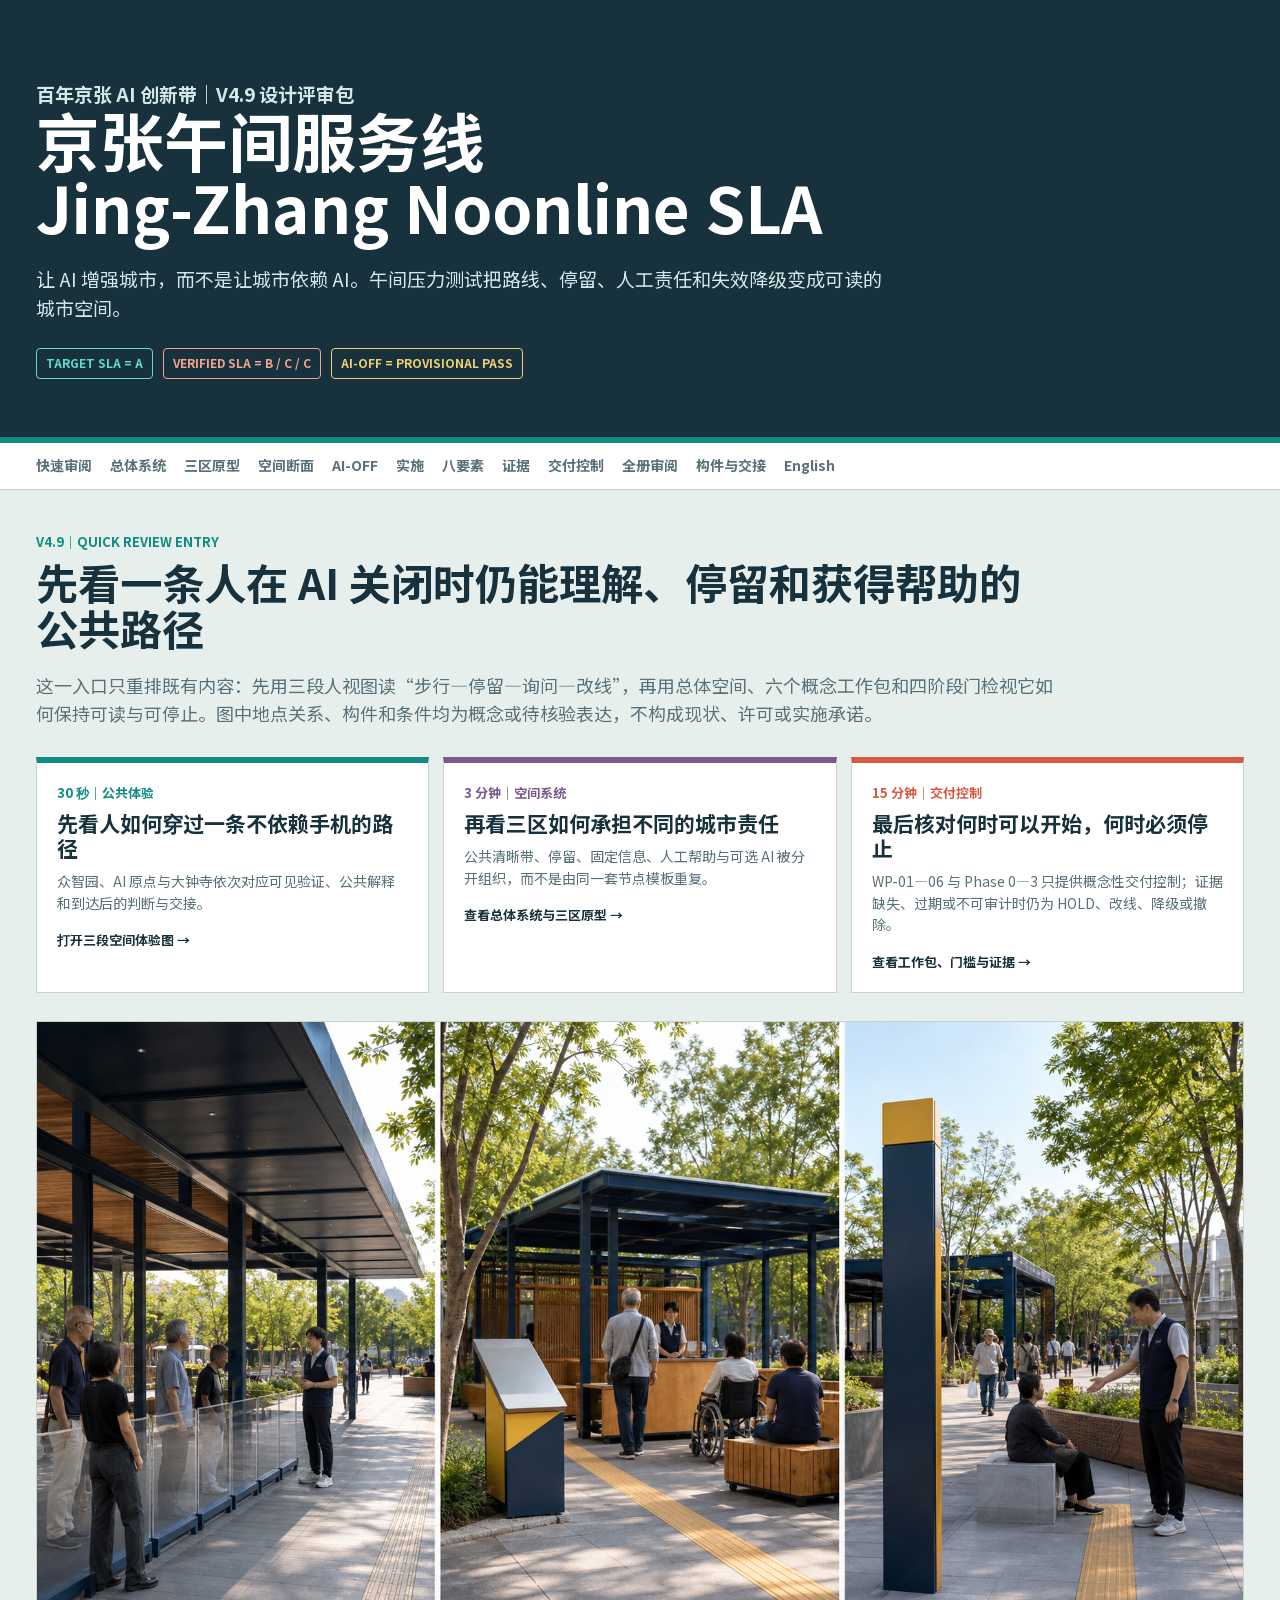
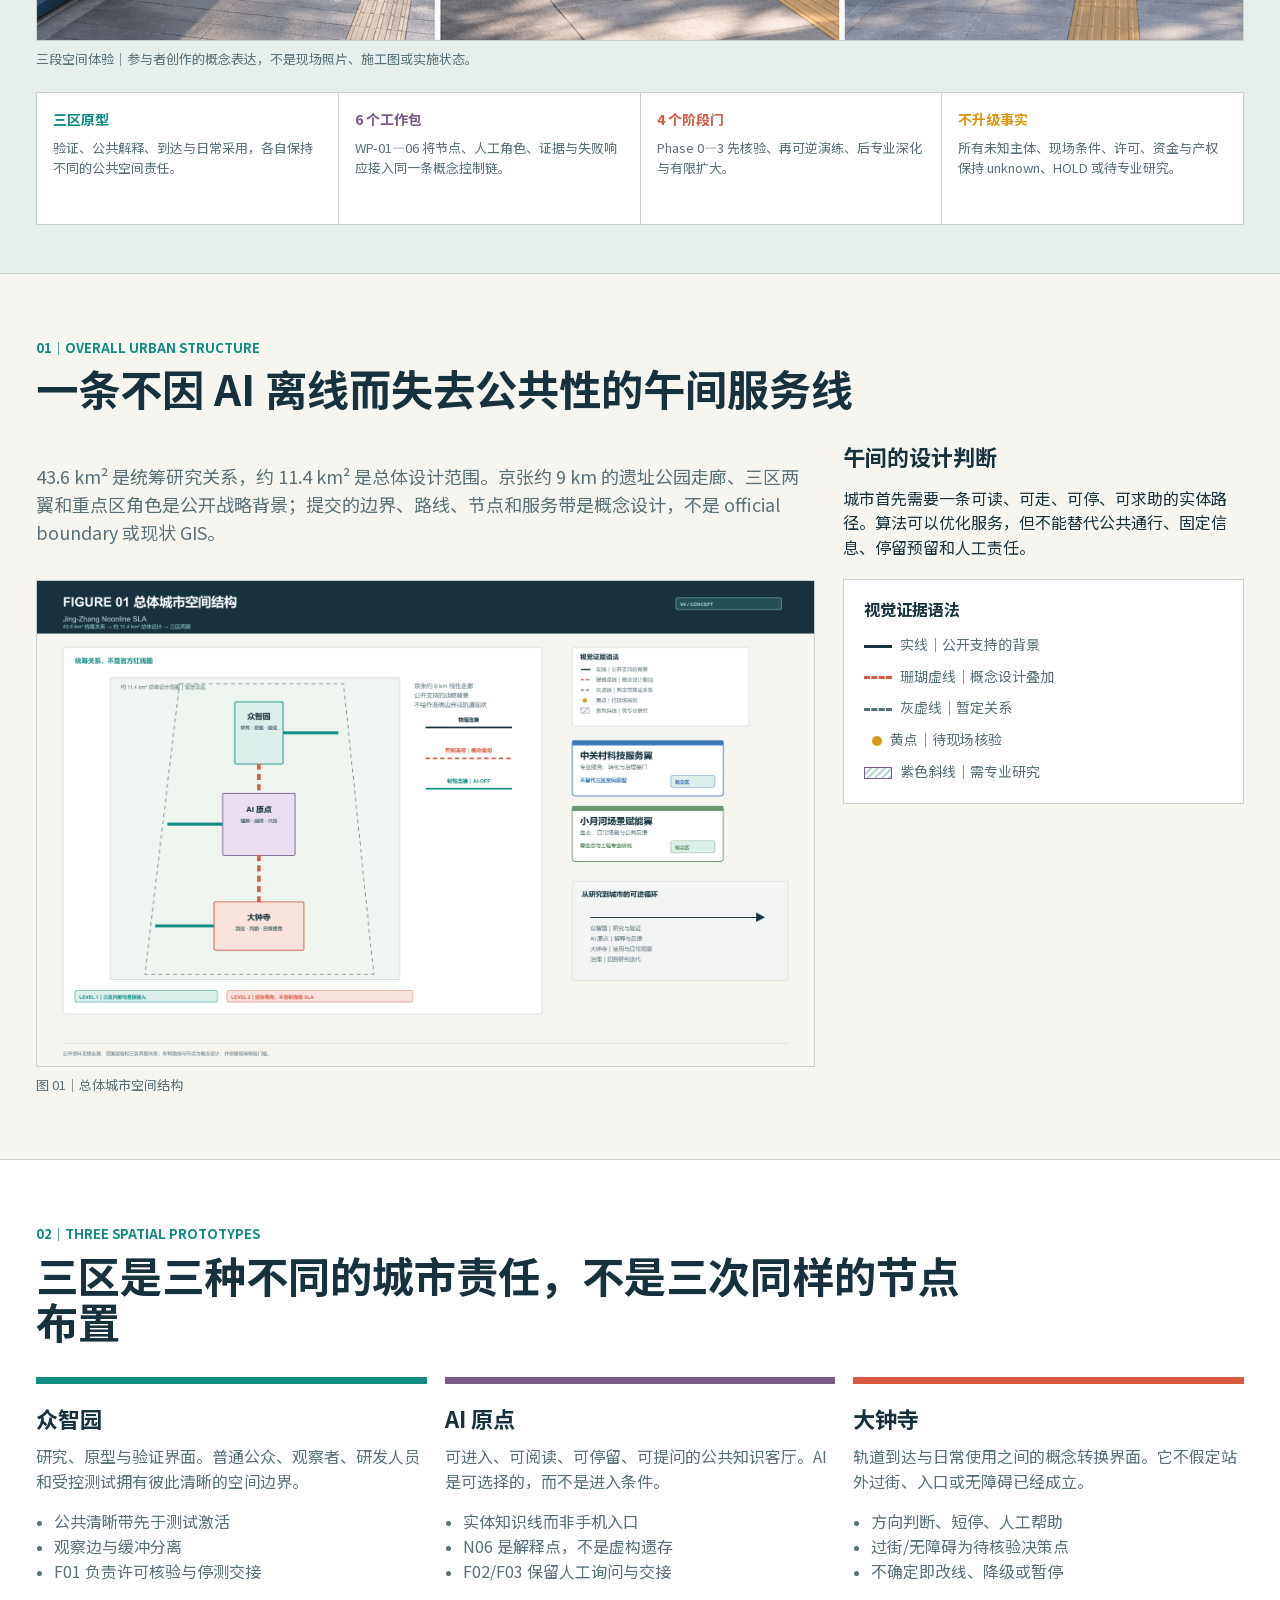
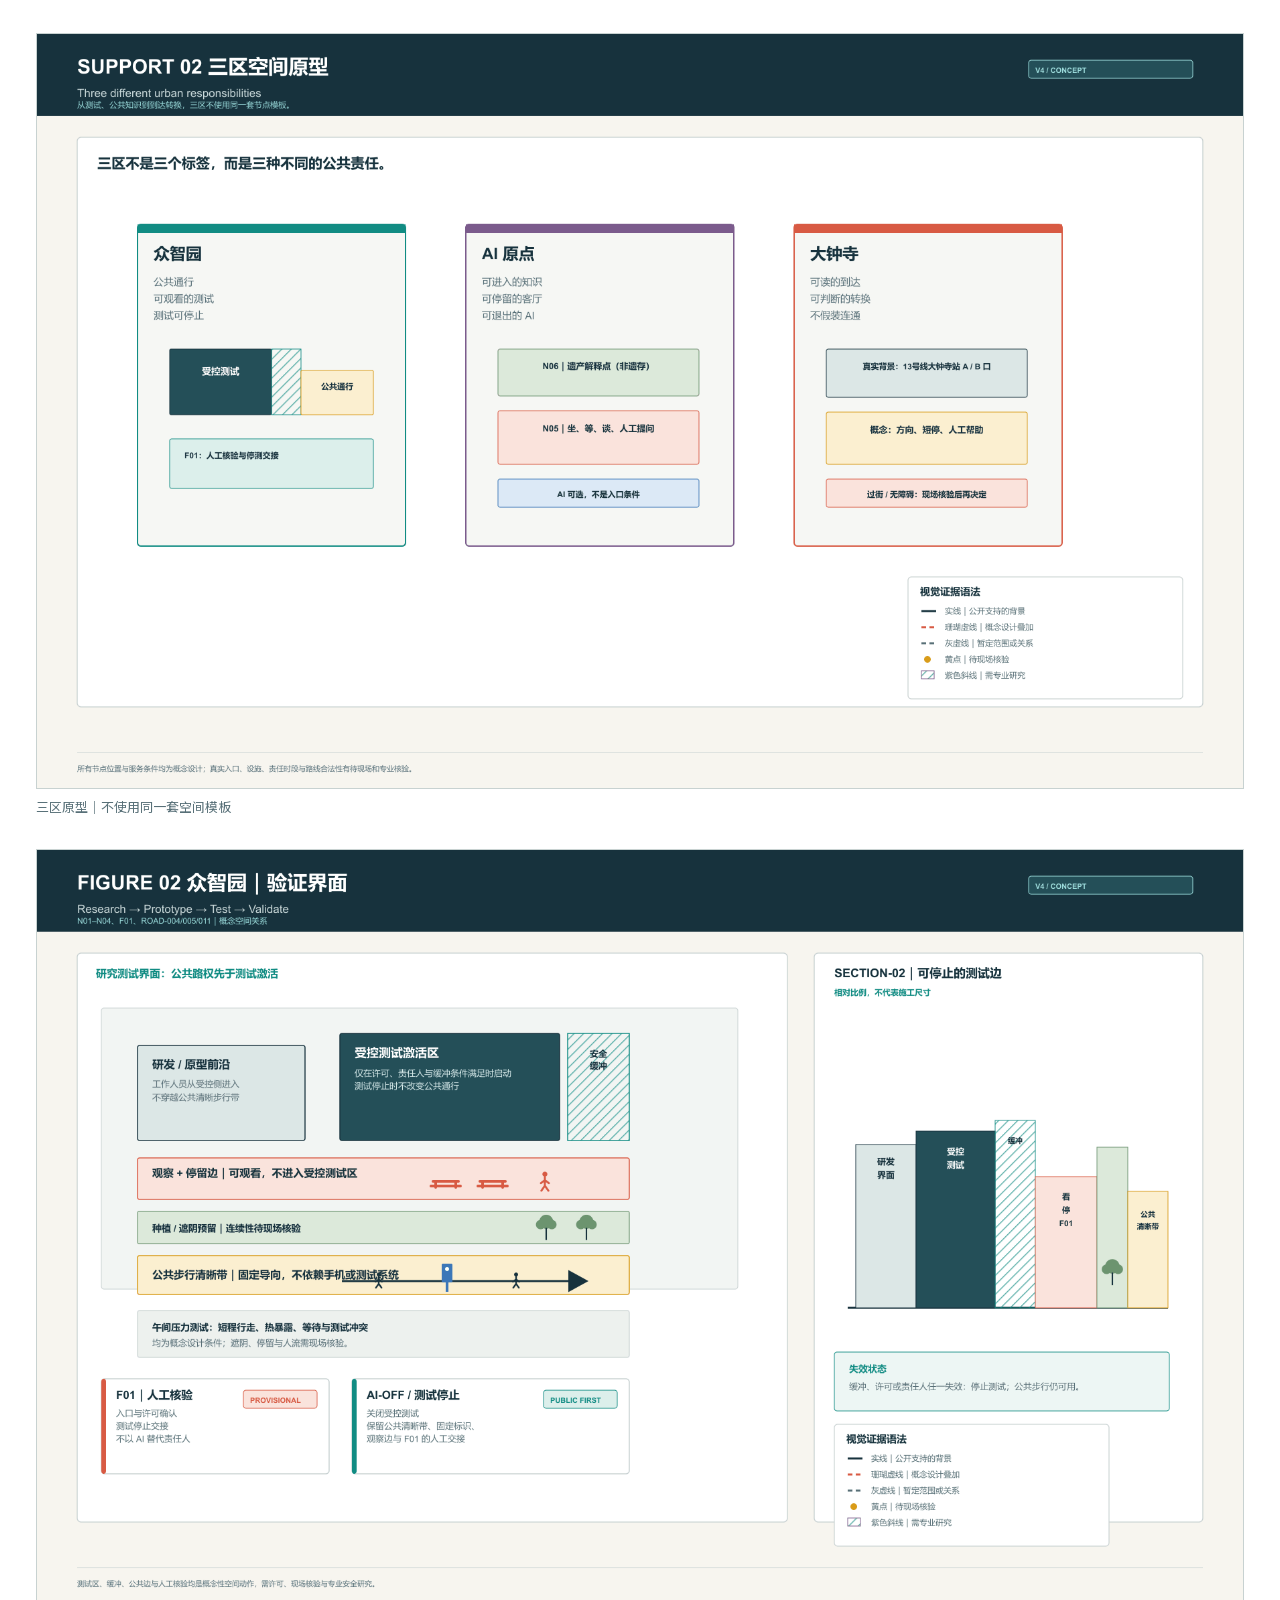
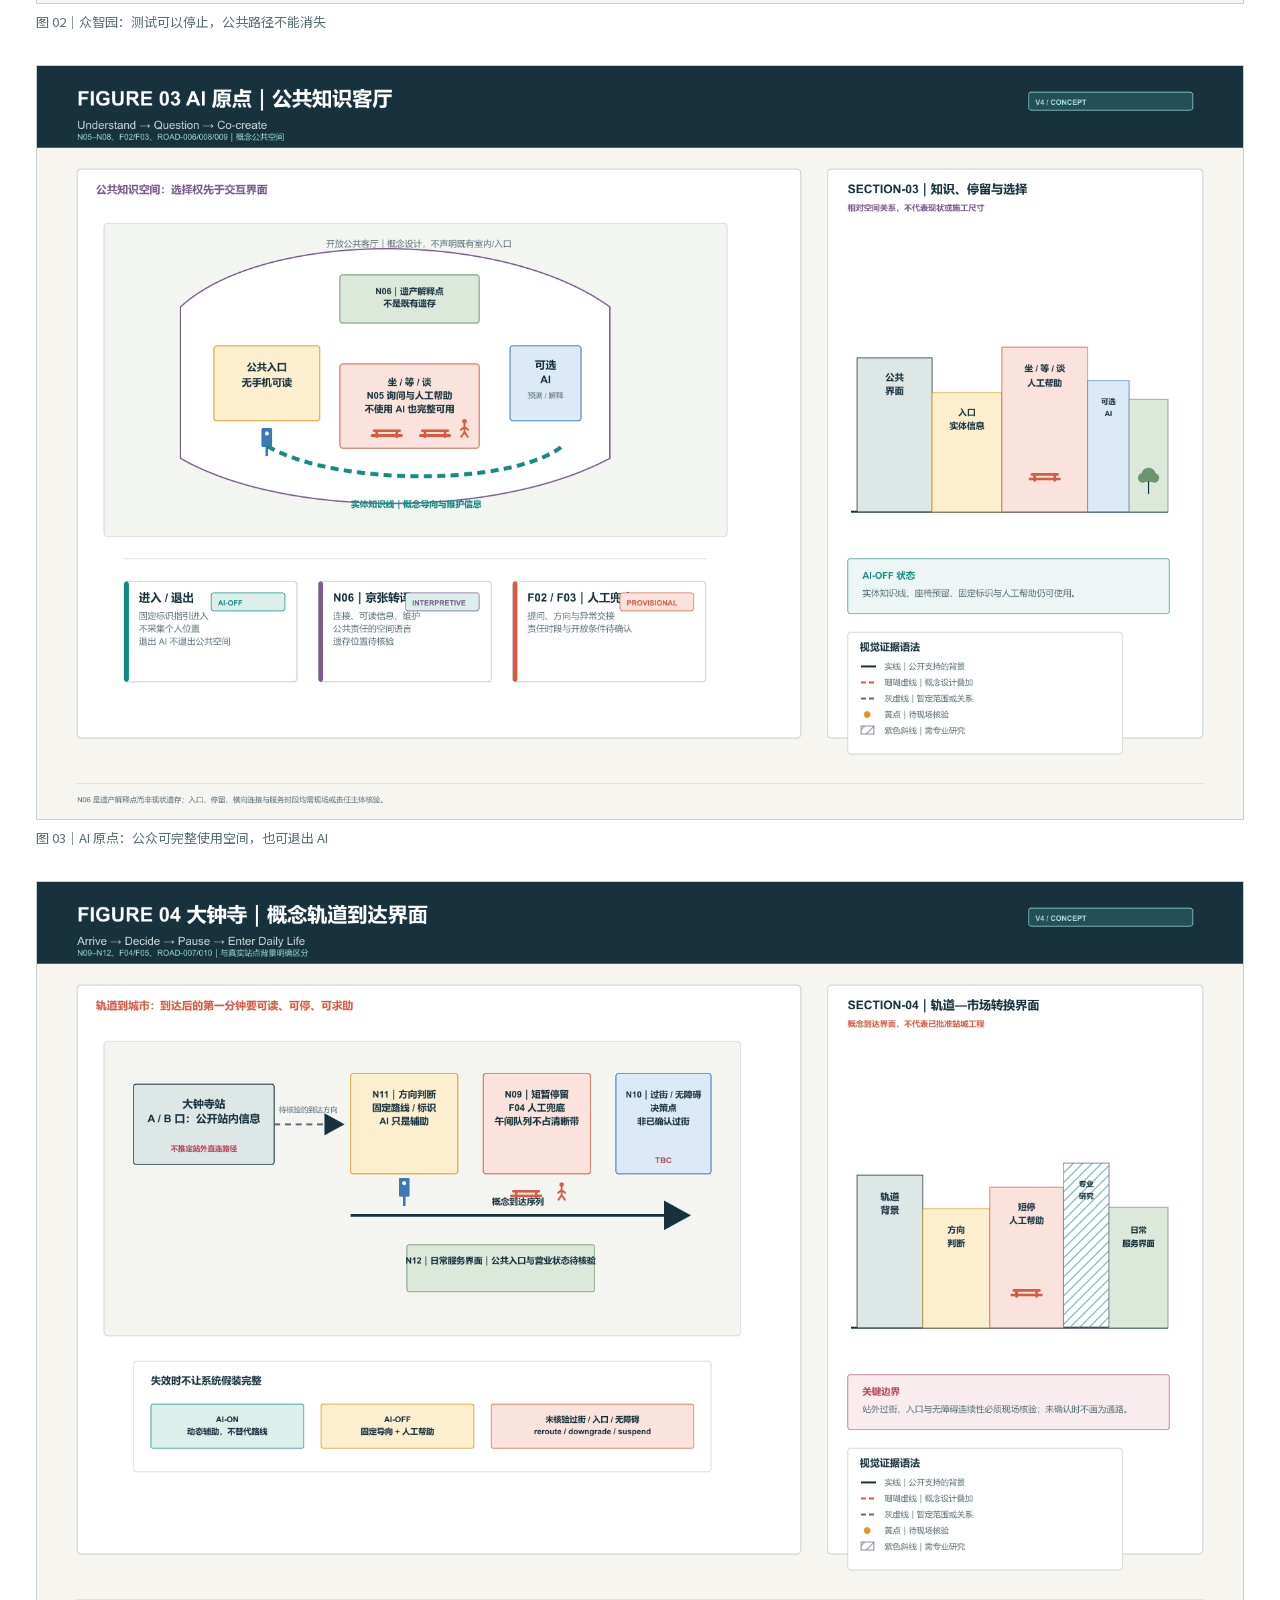
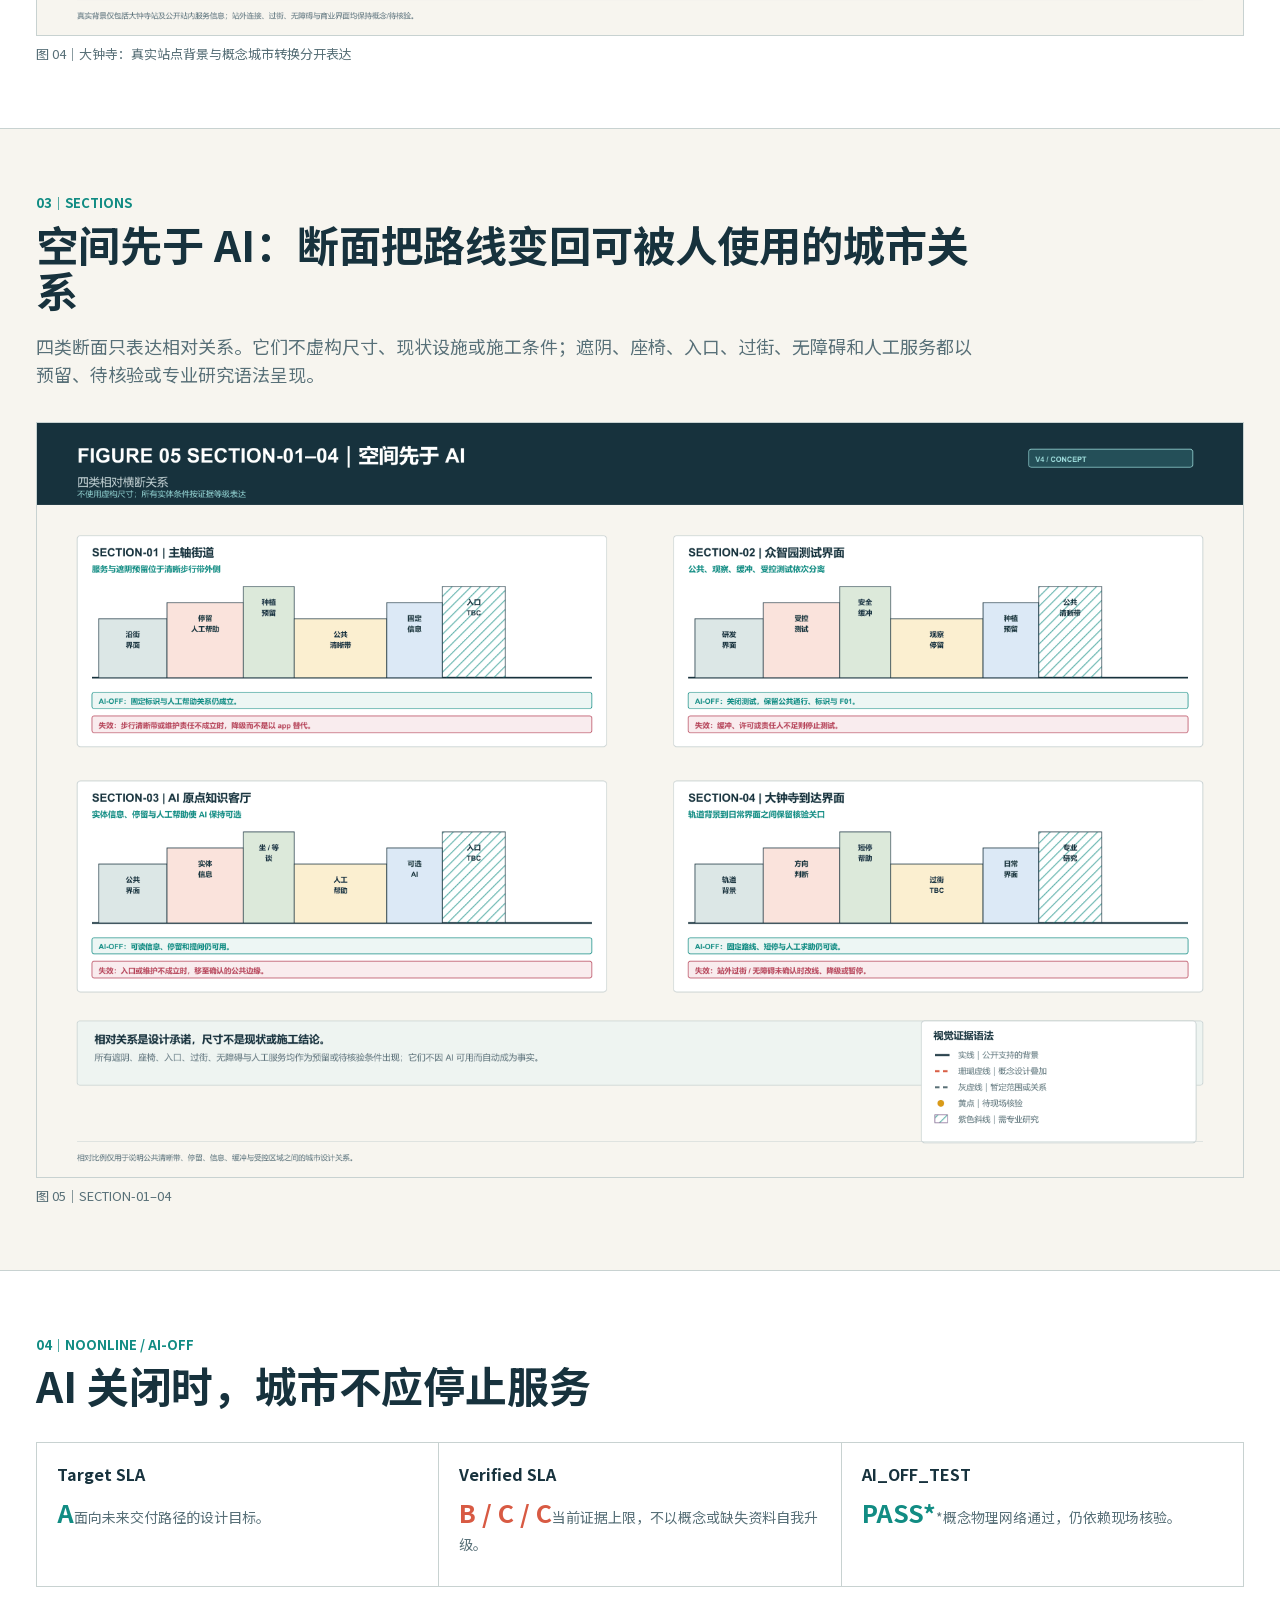
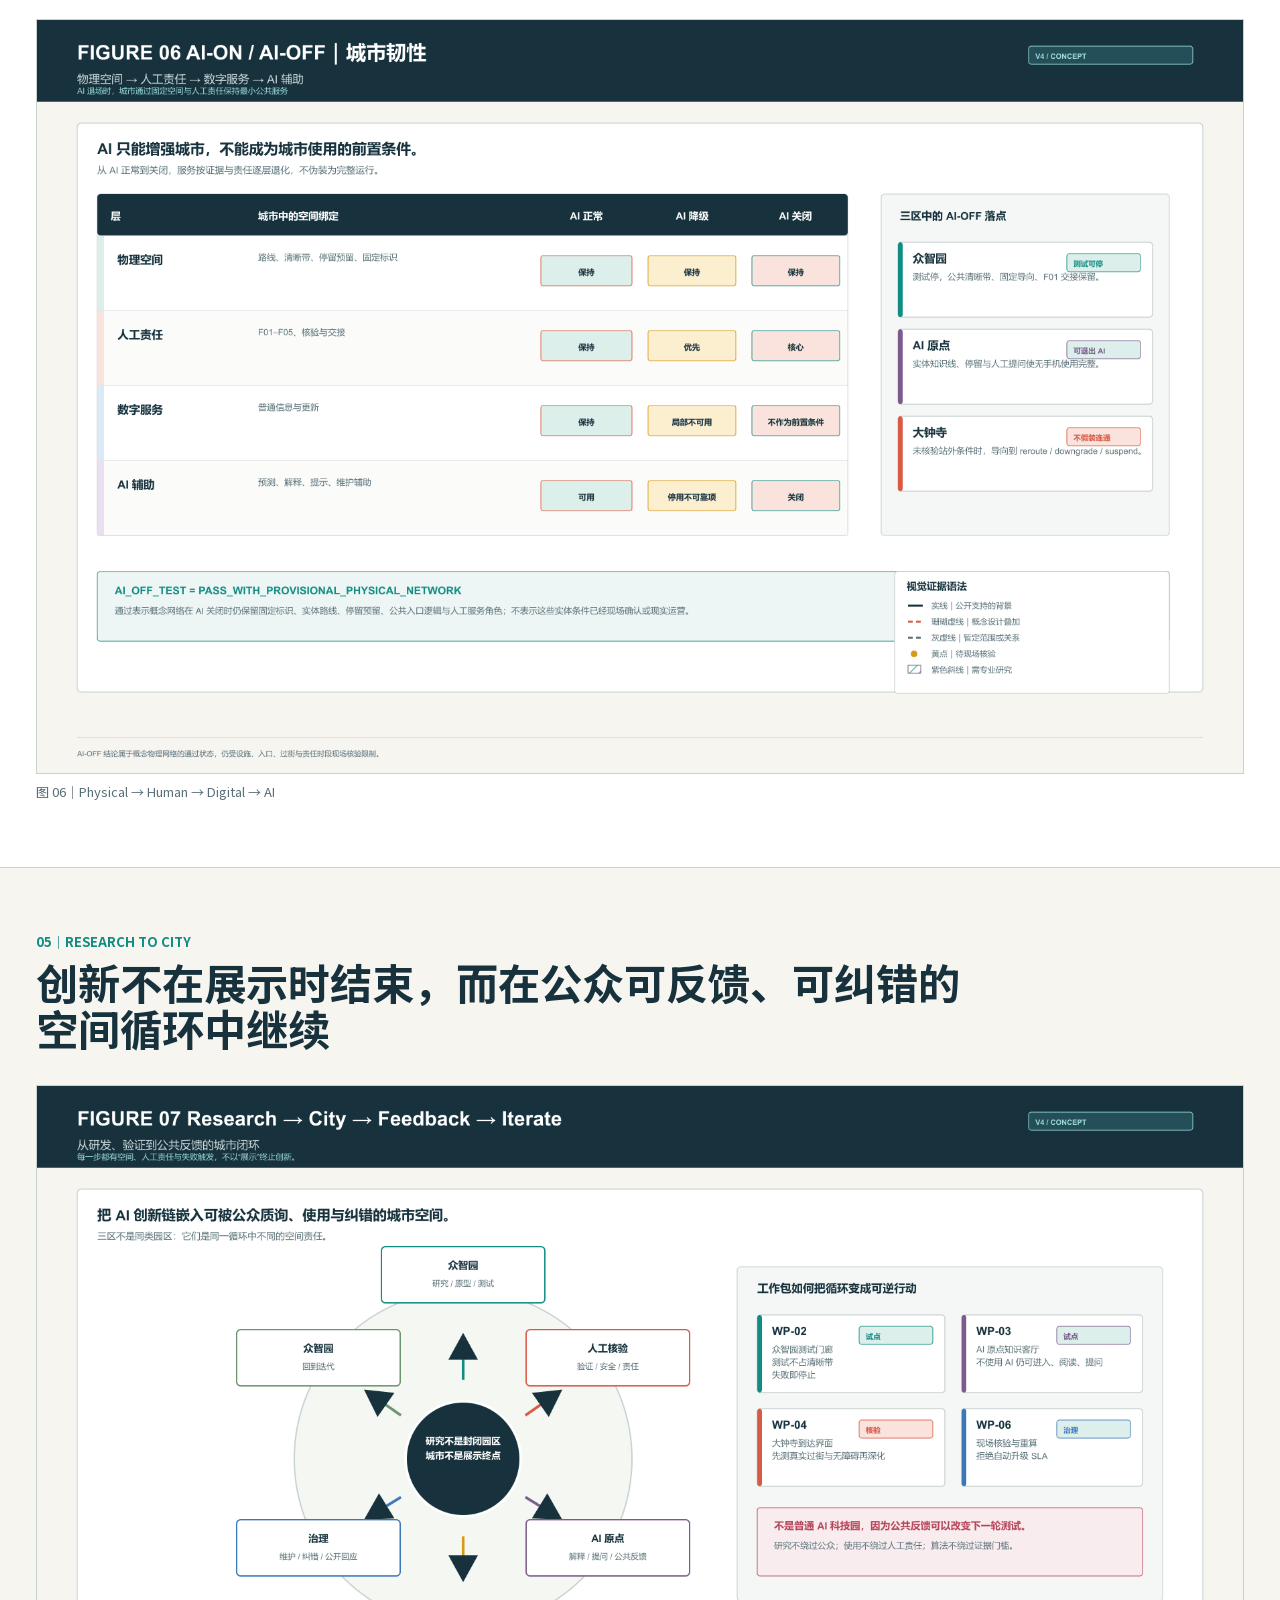
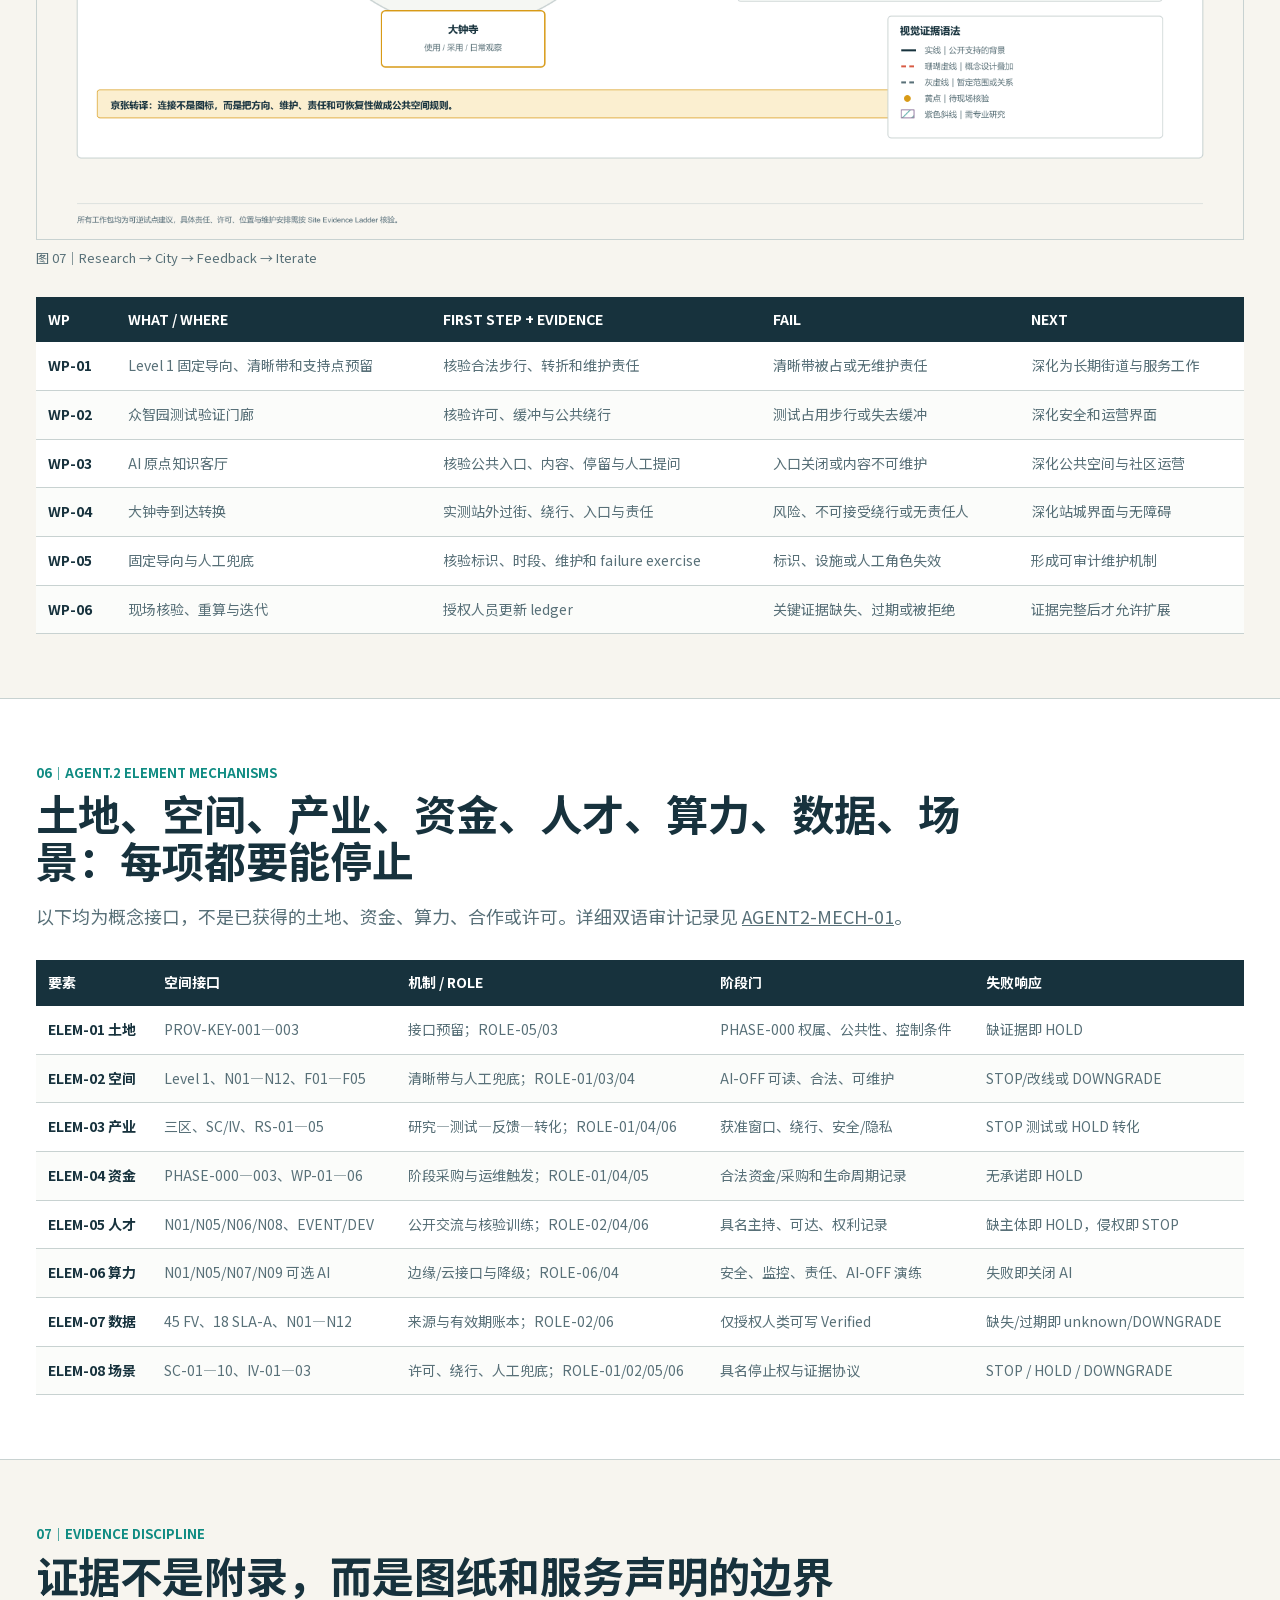
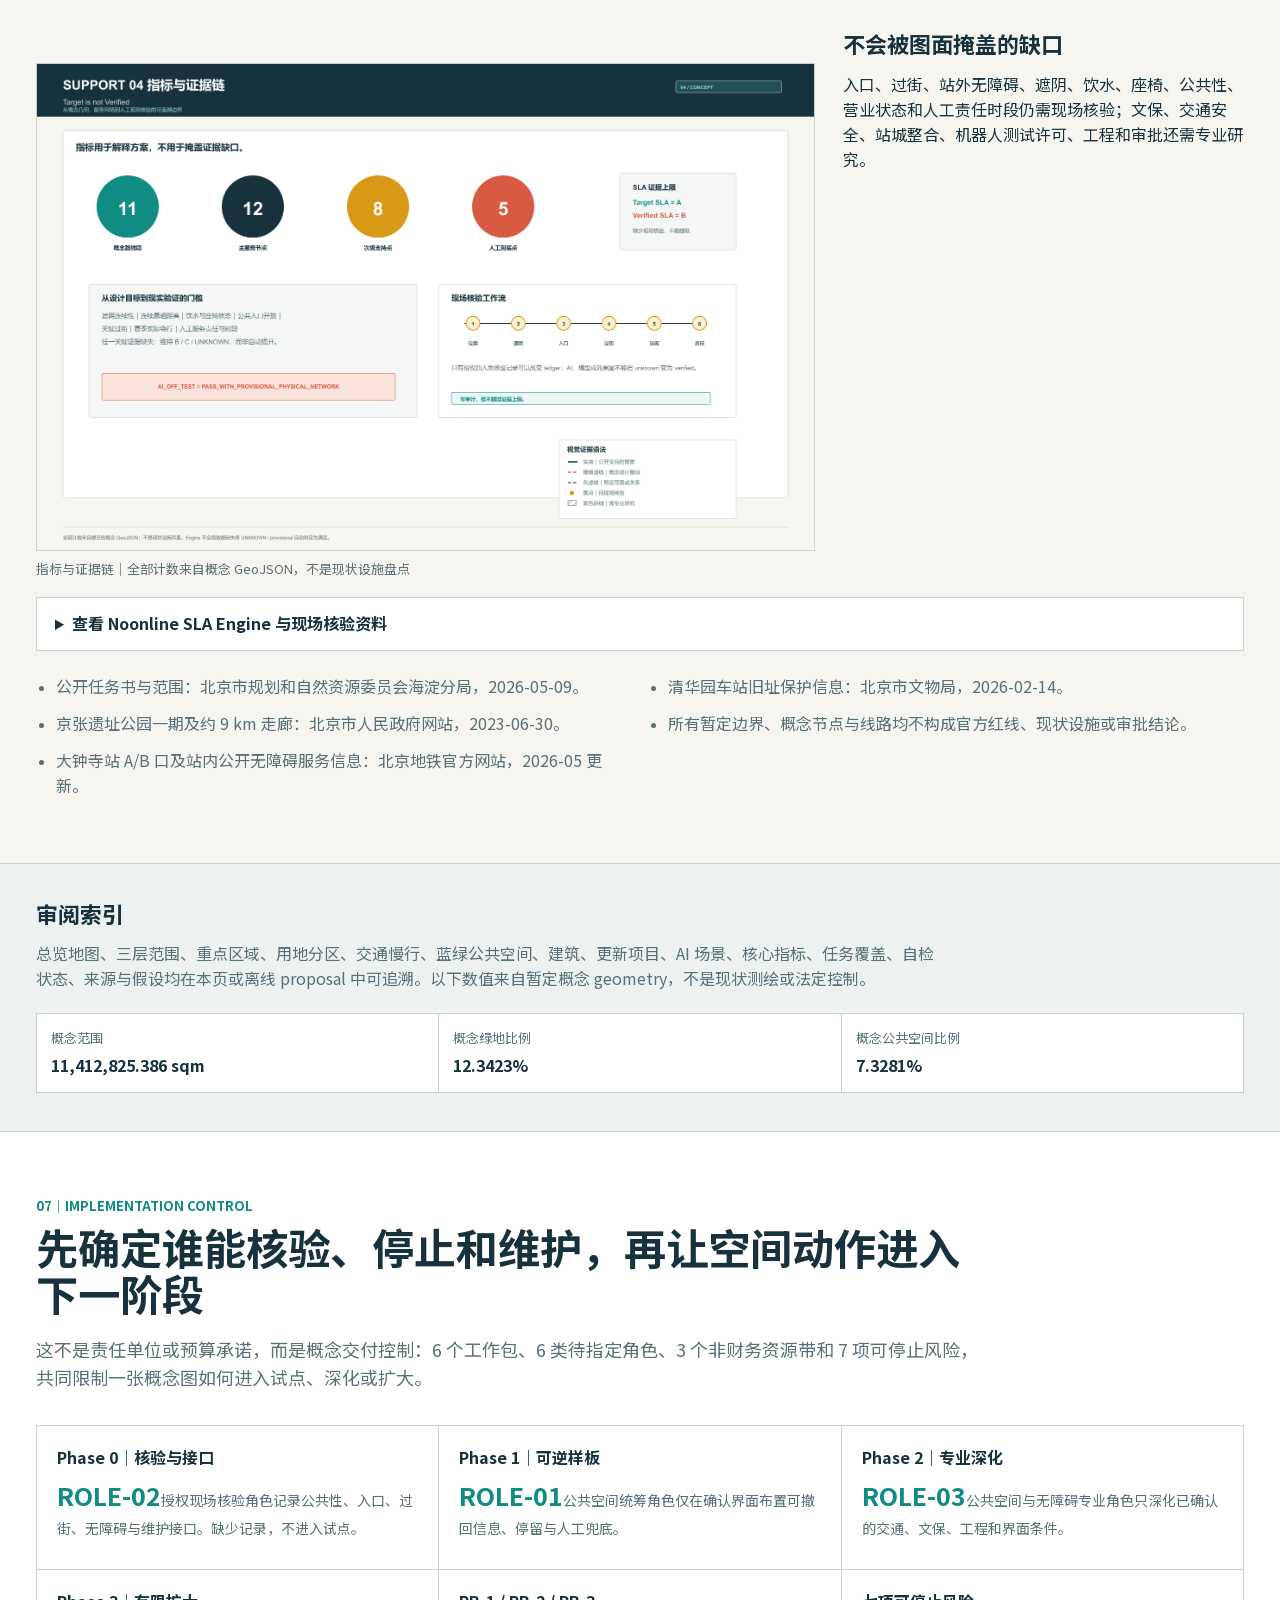
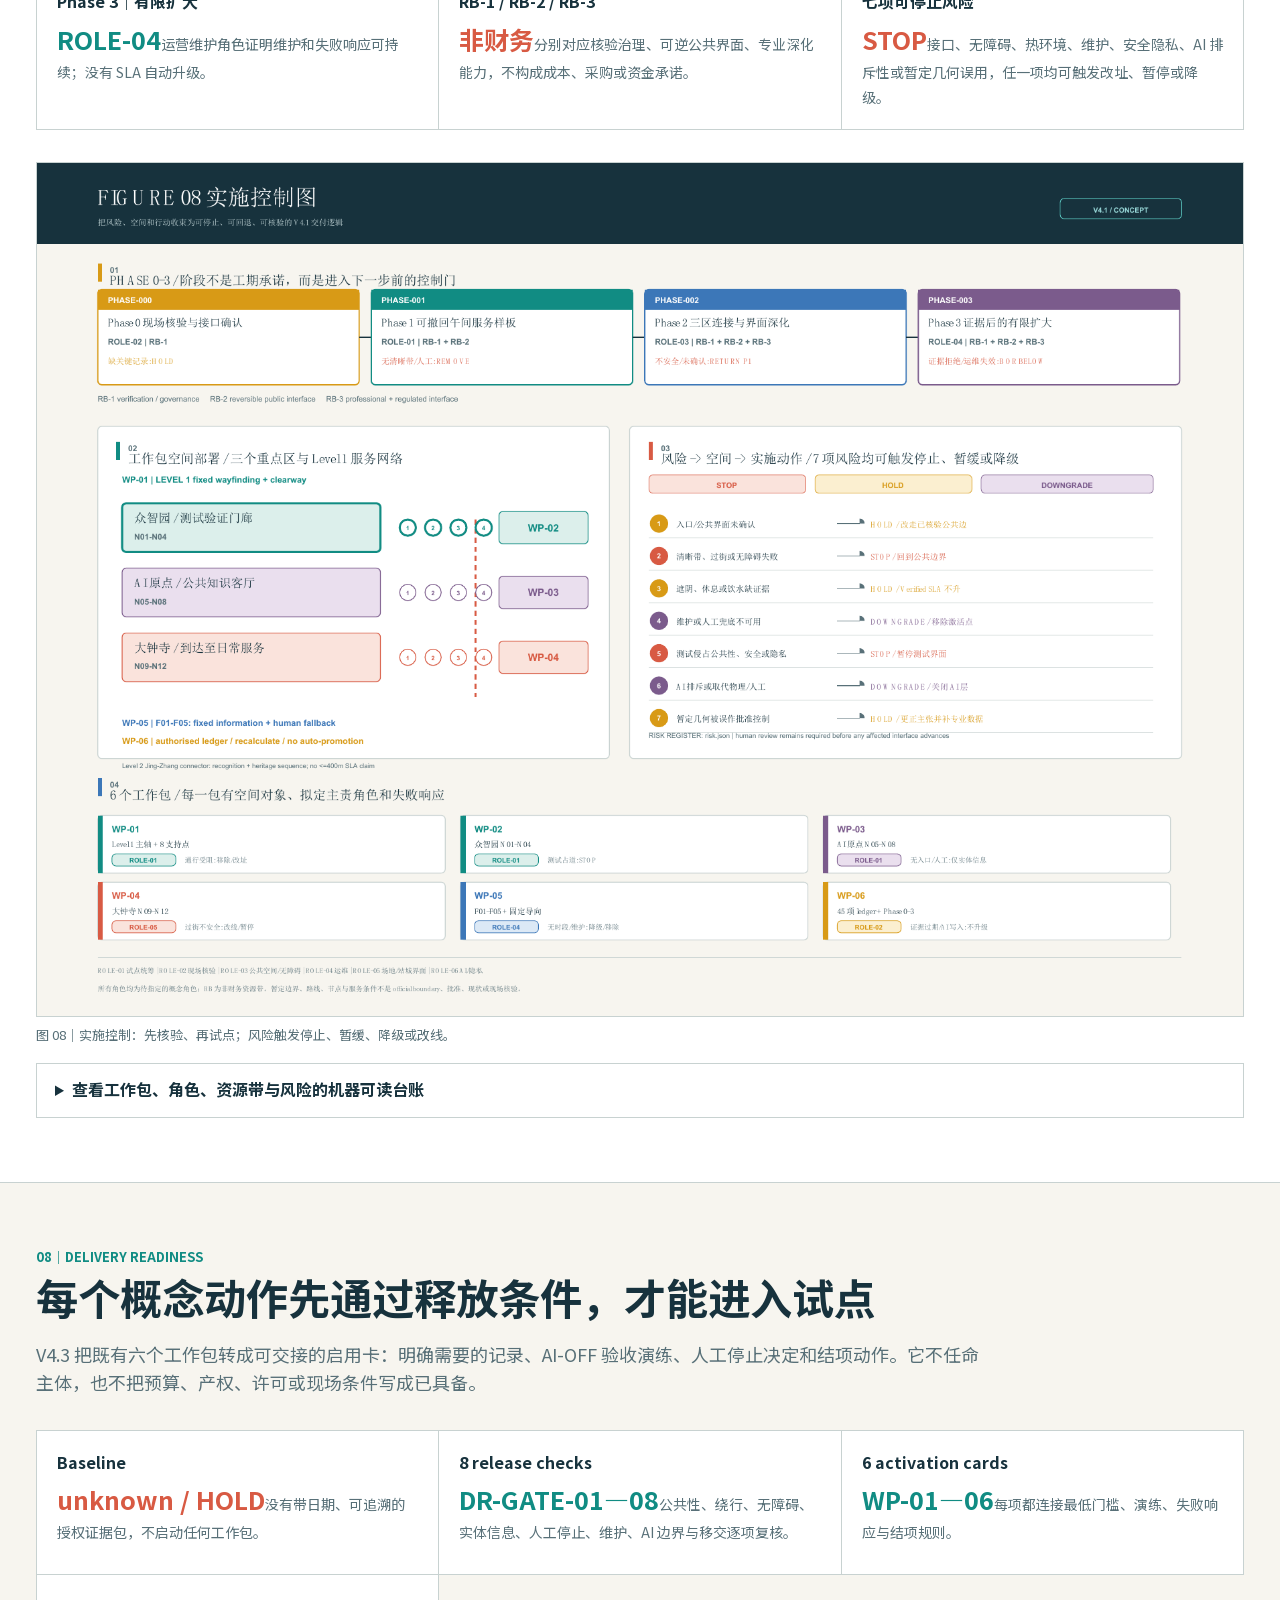
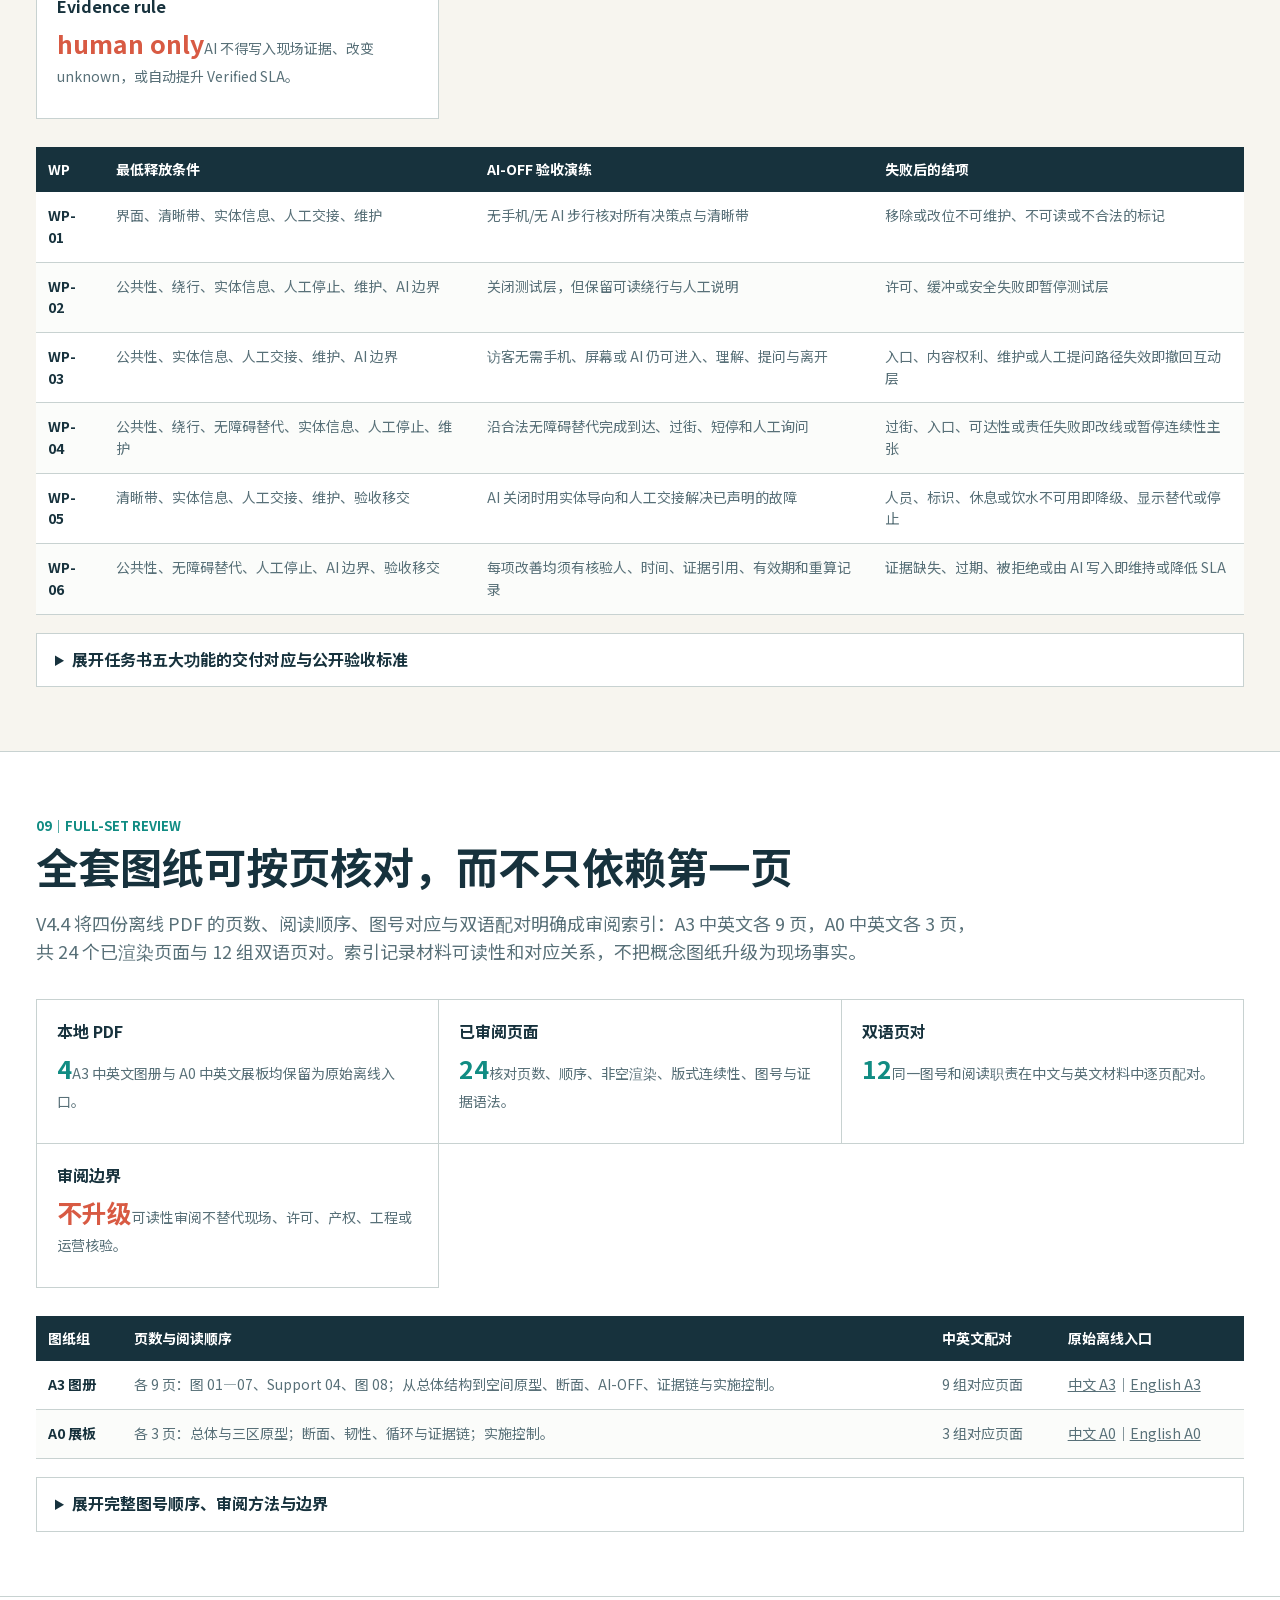
==== commit 1bfcce9f: "refine: add V4.9 review entry" ====
--- a/submissions/Rainyy-Yan/jingzhang-noonline-sla/visual/index.html
+++ b/submissions/Rainyy-Yan/jingzhang-noonline-sla/visual/index.html
@@ -12,12 +12,23 @@
 <body>
   <a class="skip" href="#review">跳至设计内容</a>
   <header class="hero">
-    <p class="eyebrow">百年京张 AI 创新带｜V4 设计评审包</p>
+    <p class="eyebrow">百年京张 AI 创新带｜V4.9 设计评审包</p>
     <h1>京张午间服务线<br>Jing-Zhang Noonline SLA</h1>
     <p>让 AI 增强城市，而不是让城市依赖 AI。午间压力测试把路线、停留、人工责任和失效降级变成可读的城市空间。</p>
     <div class="hero-meta"><span class="pill teal">TARGET SLA = A</span><span class="pill coral">VERIFIED SLA = B / C / C</span><span class="pill gold">AI-OFF = PROVISIONAL PASS</span></div>
   </header>
-  <nav aria-label="页面导航"><a href="#system">总体系统</a><a href="#areas">三区原型</a><a href="#sections">空间断面</a><a href="#resilience">AI-OFF</a><a href="#implementation">实施</a><a href="#agent2-elements">八要素</a><a href="#evidence">证据</a><a href="#delivery-readiness">交付控制</a><a href="#full-set-review">全册审阅</a><a href="#field-kit">构件与交接</a><a href="index.en.html" lang="en">English</a></nav>
+  <nav aria-label="页面导航"><a href="#review-paths">快速审阅</a><a href="#system">总体系统</a><a href="#areas">三区原型</a><a href="#sections">空间断面</a><a href="#resilience">AI-OFF</a><a href="#implementation">实施</a><a href="#agent2-elements">八要素</a><a href="#evidence">证据</a><a href="#delivery-readiness">交付控制</a><a href="#full-set-review">全册审阅</a><a href="#field-kit">构件与交接</a><a href="index.en.html" lang="en">English</a></nav>
+  <section class="review-entry" id="review-paths" aria-labelledby="review-paths-title"><div class="inner">
+    <p class="kicker">V4.9｜Quick Review Entry</p><h2 id="review-paths-title">先看一条人在 AI 关闭时仍能理解、停留和获得帮助的公共路径</h2>
+    <p class="lede">这一入口只重排既有内容：先用三段人视图读“步行—停留—询问—改线”，再用总体空间、六个概念工作包和四阶段门检视它如何保持可读与可停止。图中地点关系、构件和条件均为概念或待核验表达，不构成现状、许可或实施承诺。</p>
+    <div class="review-paths">
+      <a class="review-path" href="#spatial-experience"><span class="review-time">30 秒｜公共体验</span><h3>先看人如何穿过一条不依赖手机的路径</h3><p>众智园、AI 原点与大钟寺依次对应可见验证、公共解释和到达后的判断与交接。</p><span class="review-link">打开三段空间体验图 →</span></a>
+      <a class="review-path" href="#system"><span class="review-time">3 分钟｜空间系统</span><h3>再看三区如何承担不同的城市责任</h3><p>公共清晰带、停留、固定信息、人工帮助与可选 AI 被分开组织，而不是由同一套节点模板重复。</p><span class="review-link">查看总体系统与三区原型 →</span></a>
+      <a class="review-path" href="#implementation"><span class="review-time">15 分钟｜交付控制</span><h3>最后核对何时可以开始，何时必须停止</h3><p>WP-01—06 与 Phase 0—3 只提供概念性交付控制；证据缺失、过期或不可审计时仍为 HOLD、改线、降级或撤除。</p><span class="review-link">查看工作包、门槛与证据 →</span></a>
+    </div>
+    <figure class="figure review-entry-figure" id="spatial-experience"><img src="../assets/media/v4_8-spatial-experience-triptych.png" alt="三段非现场空间体验图：众智园的可停止验证门廊、AI 原点的公共知识客厅与大钟寺的到达交接，呈现步行、停留、询问、AI 关闭与人工交接的概念关系。"><figcaption>三段空间体验｜参与者创作的概念表达，不是现场照片、施工图或实施状态。</figcaption></figure>
+    <div class="review-summary" aria-label="空间与交付控制总览"><article><strong>三区原型</strong><p>验证、公共解释、到达与日常采用，各自保持不同的公共空间责任。</p></article><article><strong>6 个工作包</strong><p>WP-01—06 将节点、人工角色、证据与失败响应接入同一条概念控制链。</p></article><article><strong>4 个阶段门</strong><p>Phase 0—3 先核验、再可逆演练、后专业深化与有限扩大。</p></article><article><strong>不升级事实</strong><p>所有未知主体、现场条件、许可、资金与产权保持 unknown、HOLD 或待专业研究。</p></article></div>
+  </div></section>
   <main id="review">
     <section class="band" id="system"><div class="inner">
       <p class="kicker">01｜Overall Urban Structure</p><h2>一条不因 AI 离线而失去公共性的午间服务线</h2>
--- a/submissions/Rainyy-Yan/jingzhang-noonline-sla/visual/assets/v4-review.css
+++ b/submissions/Rainyy-Yan/jingzhang-noonline-sla/visual/assets/v4-review.css
@@ -49,5 +49,9 @@
 .references { columns: 2; column-gap: 36px; margin: 24px 0 0; padding-left: 20px; color: var(--muted); }.references li { break-inside: avoid; margin-bottom: 12px; }
 details { margin-top: 18px; padding: 14px 18px; background: var(--white); border: 1px solid var(--line); } summary { cursor: pointer; font-weight: 700; } details p, details ul { color: var(--muted); font-size: 14px; }
 .review-index { padding: 38px 36px; background: #edf2f0; border-bottom: 1px solid var(--line); }.review-index .inner { max-width: 1368px; margin: 0 auto; }.review-index h2 { font-size: 22px; }.review-index p { max-width: 900px; color: var(--muted); }.review-index dl { display: grid; grid-template-columns: repeat(3, minmax(0, 1fr)); margin: 22px 0 0; border-top: 1px solid var(--line); border-left: 1px solid var(--line); }.review-index dl div { padding: 14px; background: var(--white); border-right: 1px solid var(--line); border-bottom: 1px solid var(--line); }.review-index dt { color: var(--muted); font-size: 13px; }.review-index dd { margin: 5px 0 0; color: var(--ink); font-weight: 700; }
+.review-entry { padding: 42px 36px 48px; background: #e7efed; border-bottom: 1px solid var(--line); }.review-entry .inner { max-width: 1368px; margin: 0 auto; }.review-entry h2 { max-width: 1000px; }.review-entry .lede { max-width: 1020px; }.review-paths { display: grid; grid-template-columns: repeat(3, minmax(0, 1fr)); gap: 14px; margin-top: 28px; }.review-path { min-height: 188px; padding: 20px; color: var(--ink); background: var(--white); border-top: 6px solid var(--teal); border-right: 1px solid var(--line); border-bottom: 1px solid var(--line); border-left: 1px solid var(--line); text-decoration: none; }.review-path:nth-child(2) { border-top-color: var(--purple); }.review-path:nth-child(3) { border-top-color: var(--coral); }.review-path:hover, .review-path:focus-visible { background: #f9fcfb; outline: 3px solid var(--gold); outline-offset: 2px; }.review-time { display: block; color: var(--teal); font-size: 13px; font-weight: 700; text-transform: uppercase; }.review-path:nth-child(2) .review-time { color: var(--purple); }.review-path:nth-child(3) .review-time { color: var(--coral); }.review-path h3 { margin-top: 8px; font-size: 21px; }.review-path p { margin: 10px 0 0; color: var(--muted); font-size: 14px; }.review-link { display: block; margin-top: 16px; color: var(--ink); font-size: 13px; font-weight: 700; }.review-entry-figure { margin-top: 28px; }.review-summary { display: grid; grid-template-columns: repeat(4, minmax(0, 1fr)); margin-top: 22px; border-top: 1px solid var(--line); border-left: 1px solid var(--line); }.review-summary article { min-height: 132px; padding: 16px; background: var(--white); border-right: 1px solid var(--line); border-bottom: 1px solid var(--line); }.review-summary strong { display: block; color: var(--teal); font-size: 14px; }.review-summary article:nth-child(2) strong { color: var(--purple); }.review-summary article:nth-child(3) strong { color: var(--coral); }.review-summary article:nth-child(4) strong { color: var(--gold); }.review-summary p { margin: 8px 0 0; color: var(--muted); font-size: 13px; }
 footer { padding: 44px 36px; color: #c5d3d5; background: var(--ink); } footer .inner { max-width: 1368px; margin: 0 auto; } footer p { max-width: 900px; margin: 10px 0 0; }
-@media (max-width: 820px) { .hero { padding: 42px 22px; }.band, .review-index { padding: 44px 22px; }.split, .zones, .review-index dl { grid-template-columns: 1fr; }.status-grid { grid-template-columns: 1fr; }.references { columns: 1; }.wp { display: block; overflow-x: auto; white-space: nowrap; }.wp td { white-space: normal; min-width: 160px; }.hero h1 { font-size: 38px; } nav { padding: 12px 22px; } }
+@media (max-width: 820px) { .hero { padding: 42px 22px; }.band, .review-index, .review-entry { padding: 44px 22px; }.split, .zones, .review-index dl, .review-paths, .review-summary { grid-template-columns: 1fr; }.status-grid { grid-template-columns: 1fr; }.references { columns: 1; }.wp { display: block; overflow-x: auto; white-space: nowrap; }.wp td { white-space: normal; min-width: 160px; }.hero h1 { font-size: 38px; } nav { padding: 12px 22px; } }
+
+.prototype-grid{display:grid;grid-template-columns:repeat(3,minmax(0,1fr));gap:18px;margin:22px 0}.prototype-grid .figure{margin:0}.prototype-grid img{width:100%;aspect-ratio:16/9;object-fit:cover;border:1px solid #c9d7d7}@media(max-width:900px){.prototype-grid{grid-template-columns:1fr}}
+.field-kit-layout{display:grid;grid-template-columns:minmax(0,1.55fr) minmax(300px,.85fr);gap:28px;align-items:start;margin-top:28px}.field-kit-layout .figure{margin:0}.kit-list{display:grid;gap:0;border-top:1px solid var(--line);border-left:1px solid var(--line)}.kit-list div{padding:14px 16px;background:var(--white);border-right:1px solid var(--line);border-bottom:1px solid var(--line)}.kit-list strong{display:block;font-size:15px}.kit-list span{display:block;margin-top:4px;color:var(--muted);font-size:13px}.walkthrough{margin-top:28px;border-top:5px solid var(--ink);background:#edf2f0;padding:22px}.walkthrough h3{font-size:20px}.walkthrough p{color:var(--muted)}.walkthrough-tabs{display:flex;flex-wrap:wrap;gap:8px;margin-top:18px}.walkthrough-tabs [role=tab]{min-height:42px;padding:9px 14px;border:1px solid #829699;background:var(--white);color:var(--ink);font:inherit;font-weight:700;cursor:pointer}.walkthrough-tabs [role=tab][aria-selected=true]{border-color:var(--ink);background:var(--ink);color:var(--white)}.walkthrough-tabs [role=tab]:focus-visible{outline:3px solid var(--gold);outline-offset:2px}.walkthrough-panel{margin-top:16px;padding:20px;background:var(--white);border:1px solid var(--line)}.walkthrough-panel[hidden]{display:none}.walkthrough-panel h4{margin:0;font-size:18px}.walkthrough-panel ul{margin:12px 0 0;padding-left:20px;color:var(--muted)}.handover-strip{display:grid;grid-template-columns:repeat(5,minmax(0,1fr));margin-top:18px;border-top:1px solid var(--line);border-left:1px solid var(--line)}.handover-strip div{min-height:108px;padding:14px;background:var(--white);border-right:1px solid var(--line);border-bottom:1px solid var(--line)}.handover-strip strong{display:block;color:var(--teal);font-size:14px}.handover-strip span{display:block;margin-top:7px;color:var(--muted);font-size:13px}@media(max-width:900px){.field-kit-layout{grid-template-columns:1fr}.handover-strip{grid-template-columns:1fr}}
